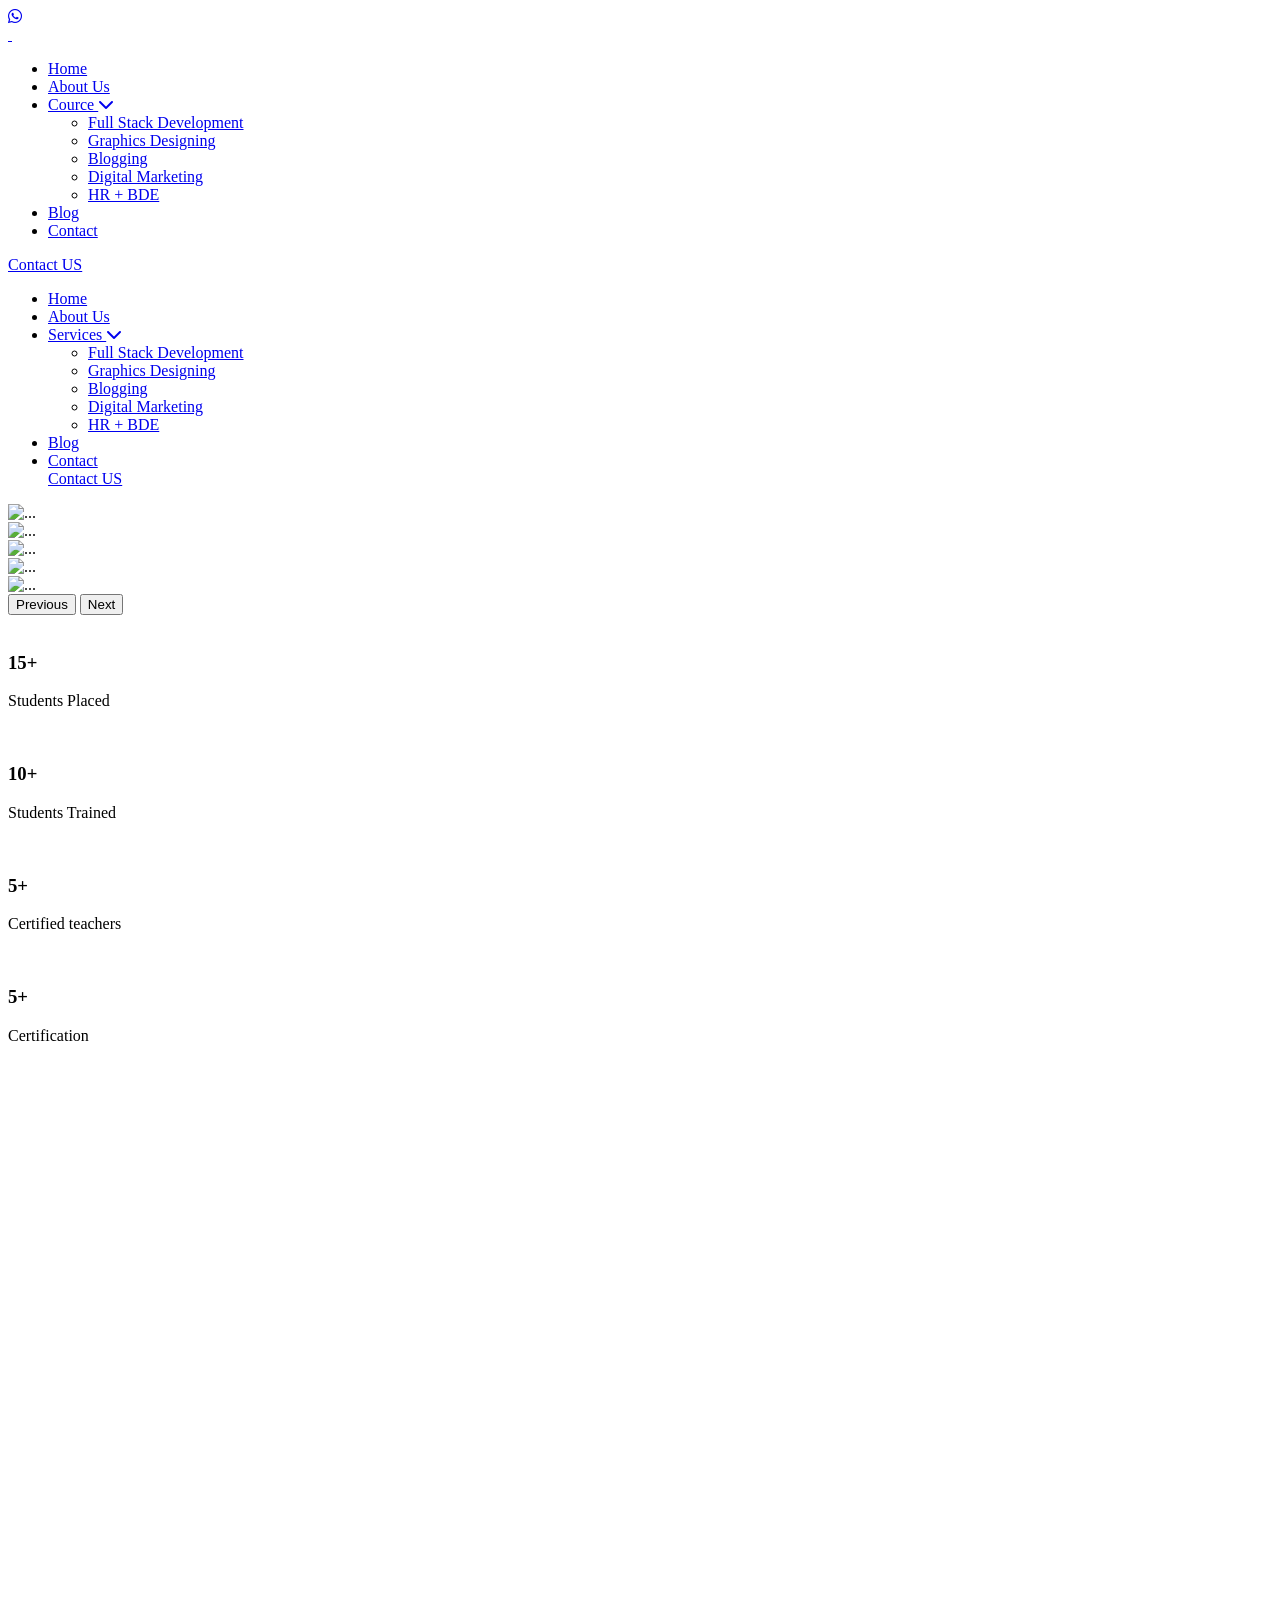
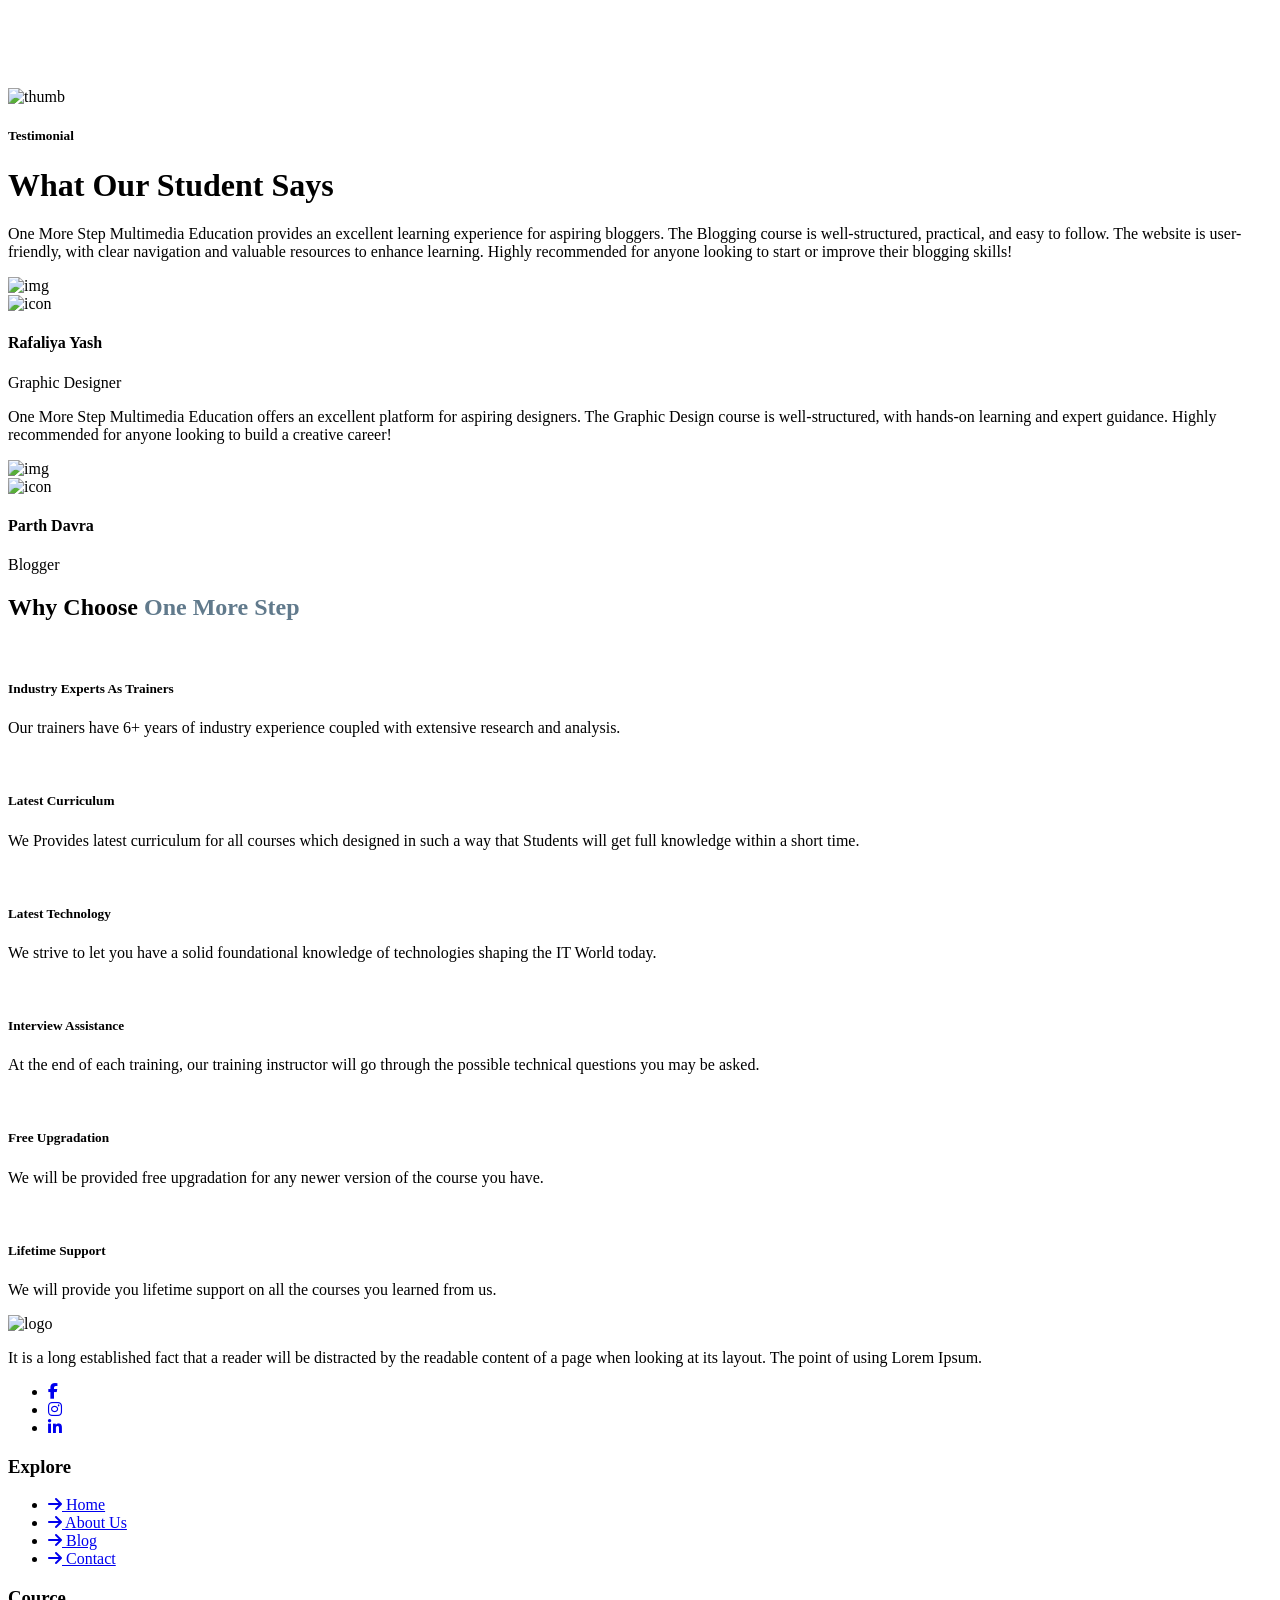
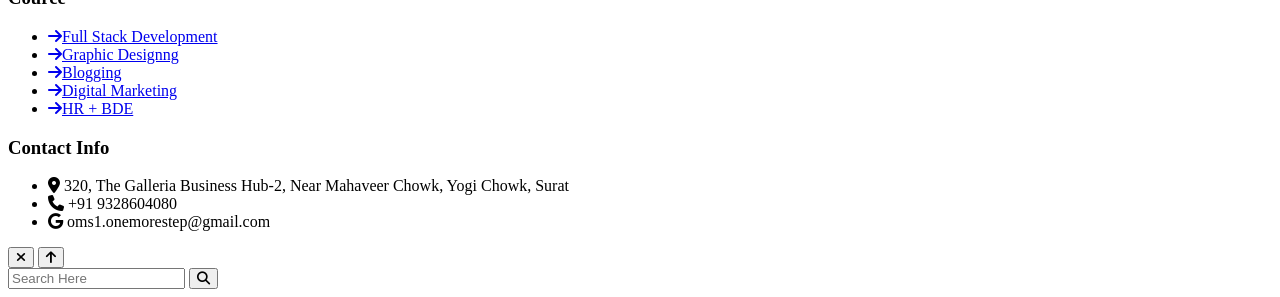
==== index.html @ b749aef1 "Add files via upload" ====
<!DOCTYPE HTML>
<html lang="en-US">

<head>
    <meta charset="UTF-8">
    <meta http-equiv="x-ua-compatible" content="ie=edge">
    <title>Institute</title>
    <meta name="description" content="">
    <meta name="viewport" content="width=device-width, initial-scale=1">
    <!-- Favicon -->
    <link rel="icon" type="image/png" sizes="56x56" href="assets/images/fav-icon/icon.png">
    <!-- bootstrap CSS -->
    <link rel="stylesheet" href="assets/css/bootstrap.min.css" type="text/css" media="all">
    <!-- carousel CSS -->
    <link rel="stylesheet" href="assets/css/owl.carousel.min.css" type="text/css" media="all">
    <!-- animate CSS -->
    <link rel="stylesheet" href="assets/css/animate.css" type="text/css" media="all">
    <!-- animated-text CSS -->
    <link rel="stylesheet" href="assets/css/animated-text.css" type="text/css" media="all">
    <!-- font-awesome CSS -->
    <link rel="stylesheet" href="assets/css/all.min.css" type="text/css" media="all">
    <!-- font-flaticon CSS -->
    <link rel="stylesheet" href="assets/css/flaticon.css" type="text/css" media="all">
    <!-- theme-default CSS -->
    <link rel="stylesheet" href="assets/css/theme-default.css" type="text/css" media="all">
    <!-- meanmenu CSS -->
    <link rel="stylesheet" href="assets/css/meanmenu.min.css" type="text/css" media="all">
    <!-- transitions CSS -->
    <link rel="stylesheet" href="assets/css/owl.transitions.css" type="text/css" media="all">
    <!-- venobox CSS -->
    <link rel="stylesheet" href="venobox/venobox.css" type="text/css" media="all">
    <!-- bootstrap icons -->
    <link rel="stylesheet" href="assets/css/bootstrap-icons.css" type="text/css" media="all">
    <!-- Main Style CSS -->
    <link rel="stylesheet" href="assets/css/scrollCue.css" type="text/css" media="all">
    <!-- Main Style CSS -->
    <link rel="stylesheet" href="assets/css/style.css" type="text/css" media="all">
    <!-- responsive CSS -->
    <link rel="stylesheet" href="assets/css/responsive.css" type="text/css" media="all">
    <!-- modernizr js -->
    <script src="assets/js/vendor/modernizr-3.5.0.min.js"></script>

    <link href="https://fonts.cdnfonts.com/css/clash-display" rel="stylesheet">

    <link rel="stylesheet" href="https://cdnjs.cloudflare.com/ajax/libs/font-awesome/6.7.2/css/all.min.css"
        integrity="sha512-Evv84Mr4kqVGRNSgIGL/F/aIDqQb7xQ2vcrdIwxfjThSH8CSR7PBEakCr51Ck+w+/U6swU2Im1vVX0SVk9ABhg=="
        crossorigin="anonymous" referrerpolicy="no-referrer" />

    <link href="https://unpkg.com/aos@2.3.1/dist/aos.css" rel="stylesheet">
</head>

<body>

    <div class="wp-last-icon">
        <a href="https://api.whatsapp.com/send/?phone=919328604080&text&type=phone_number&app_absent=0"> <i
                class="fa-brands fa-whatsapp"></i></a>
    </div>


    <div id="sticky-header" class="_nav_manu">
        <div class="container">
            <div class="row up align-items-center">
                <div class="col-lg-2">
                    <div class="logo">
                        <a class="logo_img" href="./index.html" title="">
                            <img src="./assets/images/logo2-removebg-preview.png" alt="">
                        </a>
                        <a class="main_sticky" href="./index.html" title="">
                            <img src="./assets/images/logo2-removebg-preview.png" alt="" style="width: 100%;">

                        </a>
                    </div>
                </div>
                <div class="col-lg-10">
                    <nav class="_menu">
                        <ul class="nav_scroll">
                            <li><a href="./index.html" class="up active">Home </a>
                            </li>
                            <li><a href="./about.html" class="up">About Us</a></li>
                            <li><a href="index.html">Cource <span><i class="fas fa-chevron-down"></i></span></a>
                                <ul class="sub-menu">
                                    <li><a href="./Web-Development.html">Full Stack Development</a></li>
                                    <li><a href="./graphicdesign.html">Graphics Designing</a></li>
                                    <li><a href="./blogging.html">Blogging</a></li>
                                    <li><a href="./Digital-markrting.html">Digital Marketing</a></li>
                                    <li><a href="./HR+BDE.html">HR + BDE</a></li>
                                </ul>
                            </li>
                            <li><a href="./Blog.html">Blog</a></li>


                            <li><a href="./Contect-us.html">Contact</a>
                            </li>

                        </ul>
                        <!-- header button -->
                        <div class="header-button">
                            <a href="./Contect-us.html">Contact US</a>
                        </div>
                    </nav>
                </div>
            </div>
        </div>
    </div>

    <!--  Mobile Menu  -->
    <div class="mobile-menu-area sticky d-sm-block d-md-block d-lg-none ">
        <div class="mobile-menu">
            <nav class="_menu">
                <ul class="nav_scroll">
                    <li><a href="./index.html" class="up active">Home </a>
                    </li>
                    <li><a href="./about.html" class="up">About Us</a></li>
                    <li><a href="#">Services <span><i class="fas fa-chevron-down"></i></span></a>
                        <ul class="sub-menu">
                            <li><a href="./Web-Development.html">Full Stack Development</a></li>
                            <li><a href="./graphicdesign.html">Graphics Designing</a></li>
                            <li><a href="./blogging.html">Blogging</a></li>
                            <li><a href="./Digital-markrting.html">Digital Marketing</a></li>
                            <li><a href="./HR+BDE.html">HR + BDE</a></li>
                        </ul>
                    </li>
                    <li><a href="./Blog.html">Blog</a></li>

                    <li><a href="./Contect-us.html">Contact</a>
                    </li>

                    <div class="header-button" style="justify-content: start;">
                        <a href="./Contect-us.html">Contact US</a>
                    </div>
                </ul>


            </nav>
        </div>
    </div>


    <section class="carousal-first-section ">
        <div id="carouselExample" class="carousel slide" data-bs-ride="carousel" data-bs-interval="2000">
            <div class="carousel-inner">
                <div class="carousel-item active">
                    <img src="./assets/images/New-All-Images/1.png" class="d-block w-100" alt="...">
                </div>
                <div class="carousel-item">
                    <img src="./assets/images/New-All-Images/2.png" class="d-block w-100" alt="...">
                </div>
                <div class="carousel-item">
                    <img src="./assets/images/New-All-Images/3.png" class="d-block w-100" alt="...">
                </div>
                <div class="carousel-item">
                    <img src="./assets/images/New-All-Images/4.png" class="d-block w-100" alt="...">
                </div>
                <div class="carousel-item">
                    <img src="./assets/images/New-All-Images/5.png" class="d-block w-100" alt="...">
                </div>
            </div>
            <button class="carousel-control-prev" type="button" data-bs-target="#carouselExample" data-bs-slide="prev">
                <span class="carousel-control-prev-icon" aria-hidden="true"></span>
                <span class="visually-hidden">Previous</span>
            </button>
            <button class="carousel-control-next" type="button" data-bs-target="#carouselExample" data-bs-slide="next">
                <span class="carousel-control-next-icon" aria-hidden="true"></span>
                <span class="visually-hidden">Next</span>
            </button>
        </div>
    </section>




    <section class="institute-second-section">
        <div class="container">
            <div class="row">
                <div class="col-lg-3 col-md-6 col-sm-12 second-section-images" data-aos="fade-right">
                    <img src="./assets/images/institute/graduated (1).png" alt="">
                    <h3 class="count" data-target="15">0</h3>
                    <p>Students Placed</p>
                </div>
                <div class="col-lg-3 col-md-6 col-sm-12 second-section-images" data-aos="fade-left">
                    <img src="./assets/images/institute/group (1).png" alt="">
                    <h3 class="count" data-target="10">0</h3>
                    <p>Students Trained</p>
                </div>
                <div class="col-lg-3 col-md-6 col-sm-12 second-section-images" data-aos="fade-right">
                    <img src="./assets/images/institute/teacher (1).png" alt="" style="background-position: top;">
                    <h3 class="count" data-target="5">0</h3>
                    <p>Certified teachers</p>
                </div>
                <div class="col-lg-3 col-md-6 col-sm-12 second-section-images" data-aos="fade-left">
                    <img src="./assets/images/institute/certificate (1).png" alt="">
                    <h3 class="count" data-target="5">0</h3>
                    <p>Certification</p>
                </div>
            </div>
        </div>
    </section>



    <section class="cource-third-section" data-aos="flip-left">
        <div class="container third-section-div">
            <!-- <h1>Cource Categories</h1> -->
            <h3> Pick The Right Course To Build Your Career</h3>

            <div class="container-fluid">

                <div class="row mt-5 d-flex justify-content-center gap-5">
                    <div class="col-lg-2 col-md-4 col-sm-12 mt-3 single-service ">
                        <img src="./assets/images/institute/backend-coding.png" alt="">
                        <p>Full Stack <br> Developer</p>
                    </div>
                    <div class="col-lg-2 col-md-4 col-sm-12 mt-3 single-service ">
                        <img src="./assets/images/institute/physics.png" alt="">
                        <p>Front-End <br> Developer</p>
                    </div>
                    <div class="col-lg-2 col-md-4 col-sm-12 mt-3 single-service ">
                        <img src="./assets/images/institute/software-developer.png" alt="">
                        <p>Back-End <br> Developer</p>
                    </div>
                    <div class="col-lg-2 col-md-4 col-sm-12 mt-3 single-service ">
                        <img src="./assets/images/New-All-Images/application.png" alt="">
                        <p>Blogging</p>
                    </div>


                </div>

                <div class="row mt-5 d-flex justify-content-center gap-5">
                    <div class="col-lg-2 col-md-4 col-sm-12 mt-3 single-service ">
                        <img src="./assets/images/New-All-Images/hr.png" alt="">
                        <p>Graphic <br>Design</p>
                    </div>


                    <div class="col-lg-2 col-md-4 col-sm-12 mt-3 single-service ">
                        <img src="./assets/images/hacker.png" alt="">
                        <p>HR + <br> BDE</p>
                    </div>

                    <div class="col-lg-2 col-md-4 col-sm-12 mt-3 single-service ">
                        <img src="./assets/images/New-All-Images/upwork.png" alt="">
                        <p>Upwork <br> Training</p>
                    </div>
                </div>

            </div>
        </div>
    </section>



    <div class="testimonial-section">
        <div class="container">
            <div class="row align-items-center">
                <div class="col-lg-6">
                    <div class="testimonial-thumb wow fadeInLeft">
                        <img src="assets/images/resource/testimonial-thumb.png" alt="thumb">
                    </div>
                </div>
                <div class="col-lg-6">
                    <div class="section-title up wow fadeInRight">
                        <h5>Testimonial</h5>
                        <h1>What Our Student Says</h1>
                    </div>
                    <div class="testimonial-list owl-carousel wow fadeInRight">
                        <div class="testimonial-box">
                            <div class="testimonial-desc">
                                <p>One More Step Multimedia Education provides an excellent learning experience for
                                    aspiring bloggers. The Blogging course is well-structured, practical, and easy to
                                    follow. The website is user-friendly, with clear navigation and valuable resources
                                    to enhance learning. Highly recommended for anyone looking to start or improve their
                                    blogging skills!</p>
                            </div>
                            <div class="testi-img">
                                <img src="assets/images/New-All-Images/men1.png" alt="img">
                                <div class="testi-icon">
                                    <img src="assets/images/resource/testi-icon.png" alt="icon">
                                </div>
                            </div>
                            <div class="testimonial-title">
                                <h4>Rafaliya Yash</h4>
                                <p>Graphic Designer</p>
                            </div>
                        </div>
                        <div class="testimonial-box">
                            <div class="testimonial-desc">
                                <p>One More Step Multimedia Education offers an excellent platform for aspiring
                                    designers. The Graphic Design course is well-structured, with hands-on learning and
                                    expert guidance. Highly recommended for anyone looking to build a creative career!
                                </p>
                            </div>
                            <div class="testi-img">
                                <img src="assets/images/New-All-Images/men2.png" alt="img">
                                <div class="testi-icon">
                                    <img src="assets/images/resource/testi-icon.png" alt="icon">
                                </div>
                            </div>
                            <div class="testimonial-title">
                                <h4>Parth Davra</h4>
                                <p>Blogger</p>
                            </div>
                        </div>
                    </div>
                </div>
            </div>
        </div>
    </div>



    <section class="choose-section" data-aos="zoom-in-up">
        <div class="container">
            <h1>Why Choose <span style="color: #617A8C;"> One More Step</span></h1>
        </div>

        <div class="container">
            <div class="row m-1 d-flex gap-4 mt-5">

                <div class="col-lg c-box-about-section p-5 border text-center">
                    <img src="./assets/images/New-All-Images/logo-1.png" alt="" class="c-boc-inner">
                    <h5 class="fw-bold">Industry Experts As Trainers</h5>
                    <p>Our trainers have 6+ years of industry experience coupled with extensive research and
                        analysis.</p>
                </div>

                <div class="col-lg c-box-about-section p-5 border text-center">
                    <img src="./assets/images/New-All-Images/logo-2.png" alt="" class="c-boc-inner">
                    <h5 class="fw-bold">Latest Curriculum</h5>
                    <p>We Provides latest curriculum for all courses which designed in such a way that Students will
                        get full knowledge within a short time.</p>
                </div>

                <div class="col-lg c-box-about-section p-5 border text-center">
                    <img src="./assets/images/New-All-Images/logo-3.png" alt="" class="c-boc-inner">
                    <h5 class="fw-bold">
                        Latest Technology
                    </h5>
                    <p>We strive to let you have a solid foundational knowledge of technologies shaping the IT World
                        today.</p>
                </div>

            </div>

            <div class="row m-1 d-flex gap-4 mt-5">

                <div class="col-lg c-box-about-section p-5 border text-center">
                    <img src="./assets/images/New-All-Images/logo-4.png" alt="" class="c-boc-inner">
                    <h5 class="fw-bold">Interview Assistance</h5>
                    <p>At the end of each training, our training instructor will go through the possible technical
                        questions you may be asked.</p>
                </div>

                <div class="col-lg c-box-about-section p-5 border text-center">
                    <img src="./assets/images/New-All-Images/logo-5.png" alt="" class="c-boc-inner">
                    <h5 class="fw-bold">Free Upgradation</h5>
                    <p>We will be provided free upgradation for any newer version of the course you have.</p>
                </div>

                <div class="col-lg c-box-about-section p-5 border text-center">
                    <img src="./assets/images/New-All-Images/logo-6.png" alt="" class="c-boc-inner">
                    <h5 class="fw-bold">Lifetime Support</h5>
                    <p>We will provide you lifetime support on all the courses you learned from us.</p>
                </div>

            </div>
        </div>


        </div>
    </section>



    <!-- 
    <section class="hired-section">
        <div class="container text-center" style="margin-top: 100px;">

            <h1>Students Placed and Hired in Companies</h1>
            <div class="image-section-hired">
                <div class="image-slider">
                    <img src="./assets/images/institute/company/CoTieUp (10).png" alt="">
                    <img src="./assets/images/institute/company/CoTieUp (11).png" alt="">
                    <img src="./assets/images/institute/company/CoTieUp (14).png" alt="">
                    <img src="./assets/images/institute/company/CoTieUp (13).png" alt="">
                    <img src="./assets/images/institute/company/CoTieUp (12).png" alt="">
                    <img src="./assets/images/institute/company/CoTieUp (9).png" alt="">
                    <img src="./assets/images/institute/company/CoTieUp (8).png" alt="">
                    <img src="./assets/images/institute/company/CoTieUp (7).png" alt="">
                    <img src="./assets/images/institute/company/CoTieUp (6).png" alt="">
                    <img src="./assets/images/institute/company/CoTieUp (5).png" alt="">
                    <img src="./assets/images/institute/company/CoTieUp (4).png" alt="">
                    <img src="./assets/images/institute/company/CoTieUp (3).png" alt="">
                    <img src="./assets/images/institute/company/CoTieUp (2).png" alt="">
                </div>
            </div>

        </div>
    </section> -->



    <div class="footer-section">
        <div class="container">
            <div class="row">
                <div class="col-lg-3 col-md-6">
                    <div class="footer-logo wow fadeInLeft">
                        <img src="assets/images/resource/footer-logo.png" alt="logo">
                    </div>
                    <div class="footer-widget-description wow fadeInLeft">
                        <p>It is a long established fact that a reader will be distracted by the readable content of a
                            page when looking at its layout. The point of using Lorem Ipsum.</p>
                    </div>
                    <div class="footer-social-icon wow fadeInLeft">
                        <ul>
                            <li><a
                                    href="https://www.facebook.com/people/onemorestepmultimedia/61562404614793/?rdid=3Iqb4ytk3NlLbHPa&share_url=https%3A%2F%2Fwww.facebook.com%2Fshare%2F1cqvk7ocvP%2F"><i
                                        class="fab fa-facebook-f"></i></a></li>
                            <li><a
                                    href="https://www.instagram.com/onemorestepmultimedia/?utm_source=ig_web_button_share_sheet&igsh=ZDNlZDc0MzIxNw%3D%3D#"><i
                                        class="fab fa-instagram"></i></a></li>
                            <li><a href=" http://linkedin.com/in/one-more-step-multimedia-edu"><i
                                        class="fa-brands fa-linkedin-in"></i></a></li>


                        </ul>
                    </div>
                </div>
                <div class="col-lg-3 col-md-6">
                    <div class="footer-widget-content wow fadeInUp">
                        <div class="footer-widget-title">
                            <h3>Explore</h3>
                        </div>
                        <div class="footer-widget-menu">
                            <ul>
                                <li><a href="./index.html"><i class="fa-solid fa-arrow-right"></i> Home</a></li>
                                <li><a href="./about.html"><i class="fa-solid fa-arrow-right"></i> About Us</a></li>
                                <li><a href="./Blog.html"><i class="fa-solid fa-arrow-right"></i> Blog</a></li>
                                <li><a href="./Contect-us.html"><i class="fa-solid fa-arrow-right"></i> Contact</a></li>
                            </ul>
                        </div>
                    </div>
                </div>
                <div class="col-lg-3 col-md-6">
                    <div class="footer-widget-content wow fadeInDown">
                        <div class="footer-widget-title">
                            <h3>Cource</h3>
                        </div>
                        <div class="footer-widget-menu">
                            <ul>
                                <li><a href="./Web-Development.html"><i class="fa-solid fa-arrow-right"></i>Full Stack
                                        Development</a></li>
                                <li><a href="./graphicdesign.html"><i class="fa-solid fa-arrow-right"></i>Graphic
                                        Designng</a></li>
                                <li><a href="./blogging.html"><i class="fa-solid fa-arrow-right"></i>Blogging</a>
                                </li>
                                <li><a href="./Digital-markrting.html"><i class="fa-solid fa-arrow-right"></i>Digital
                                        Marketing</a></li>
                                <li><a href="./HR+BDE.html"><i class="fa-solid fa-arrow-right"></i>HR + BDE</a>
                                </li>
                            </ul>
                        </div>
                    </div>
                </div>
                <div class="col-lg-3 col-md-6">
                    <div class="footer-widget-content wow fadeInRight">
                        <div class="footer-widget-title">
                            <h3>Contact Info</h3>
                        </div>
                        <div class="footer-widget-menu">
                            <ul>
                                <li><span style="align-items: first baseline; "><i class="fa-solid fa-location-dot"></i>
                                        320, The
                                        Galleria Business Hub-2,
                                        Near Mahaveer Chowk, Yogi Chowk, Surat</span></li>
                                <li><span><i class="fa-solid fa-phone"></i> +91 9328604080</span></li>
                                <li><span><i class="fa-brands fa-google"></i> oms1.onemorestep@gmail.com</span></li>
                            </ul>
                        </div>
                    </div>
                </div>
            </div>
        </div>
    </div>



    <div class="search-popup">
        <button class="close-search style-two"><i class="fas fa-times"></i></button>
        <button class="close-search"><i class="fas fa-arrow-up"></i></button>
        <form method="post" action="#">
            <div class="form-group">
                <input type="search" name="search-field" value="" placeholder="Search Here" required="">
                <button type="submit"><i class="fas fa-search"></i></button>
            </div>
        </form>
    </div>









    <script>
        //curseer animation
        var curser = document.querySelector(".curser");
        var curser2 = document.querySelector(".curser2");
        document.addEventListener("mousemove", function (e) {
            curser.style.cssText = curser2.style.cssText = "left: " + e.clientX + "px; top: " + e.clientY + "px;";
        });

        //count animation

        document.addEventListener("DOMContentLoaded", function () {
            // Get all elements with class 'count'
            const counters = document.querySelectorAll('.count');

            // Function to animate numbers
            counters.forEach(counter => {
                const updateCounter = () => {
                    const target = +counter.getAttribute('data-target'); // Get the target number from the attribute
                    let current = +counter.innerText; // Get the current number

                    // Default increment for large numbers
                    let increment = target / 100;

                    // Use a smaller increment for smaller target values
                    if (target <= 50) {
                        increment = 1; // Increment by 1 for smaller values
                    }

                    // Check if the counter needs to increment
                    if (current < target) {
                        // Increment the counter value
                        counter.innerText = Math.ceil(current + increment); // Round up to avoid decimals
                        // Repeat the process with a delay
                        setTimeout(updateCounter, 20); // Adjust speed by changing this value
                    } else {
                        // Ensure that the counter stops at the target value
                        counter.innerText = target;
                        counter.innerText += "+"; // Append the "+" after the number
                        // Add the plus sign once the target is reached
                    }
                };


                // Start the animation when the page loads
                updateCounter();

                let title = document.title;

                window.addEventListener("blur", () => {
                    document.title = "Welcome Back😏";
                });

                window.addEventListener("focus", () => {
                    document.title = title;
                });


            });
        });



    </script>



    <script src="./assets/js/count.js"></script>
    <script src="assets/js/vendor/jquery-3.6.2.min.js"></script>

    <script src="assets/js/bootstrap.min.js"></script>

    <script src="assets/js/owl.carousel.min.js"></script>

    <script src="assets/js/jquery.counterup.min.js"></script>

    <script src="assets/js/waypoints.min.js"></script>

    <script src="assets/js/wow.js"></script>

    <script src="assets/js/imagesloaded.pkgd.min.js"></script>

    <script src="venobox/venobox.js"></script>

    <script src="assets/js/animated-text.js"></script>

    <script src="venobox/venobox.min.js"></script>

    <script src="assets/js/isotope.pkgd.min.js"></script>

    <script src="assets/js/jquery.meanmenu.js"></script>

    <script src="assets/js/jquery.scrollUp.js"></script>

    <script src="assets/js/jquery.barfiller.js"></script>

    <script src="assets/js/theme.js"></script>

    <script src="assets/js/scrollCue.min.js"></script>

    <script src="https://unpkg.com/aos@2.3.1/dist/aos.js"></script>

    <script>
        AOS.init();
    </script>
</body>

</html>
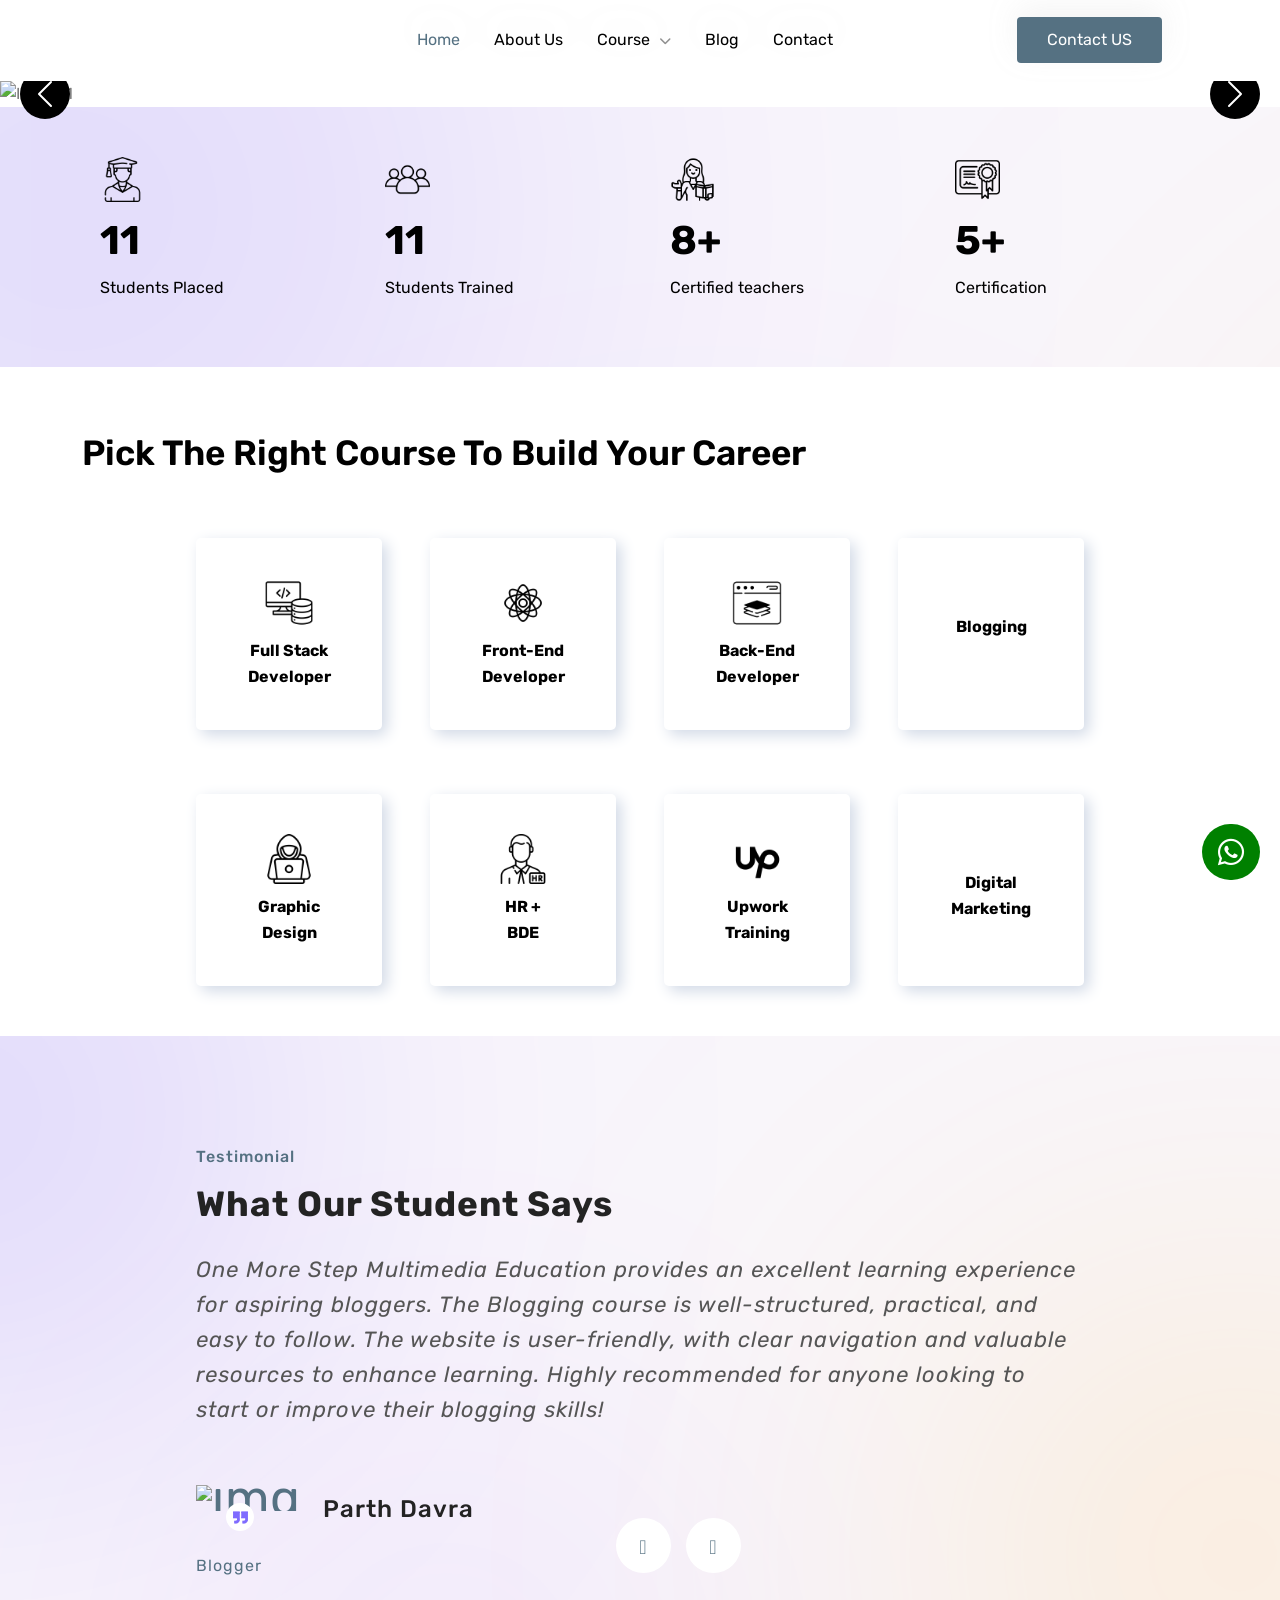
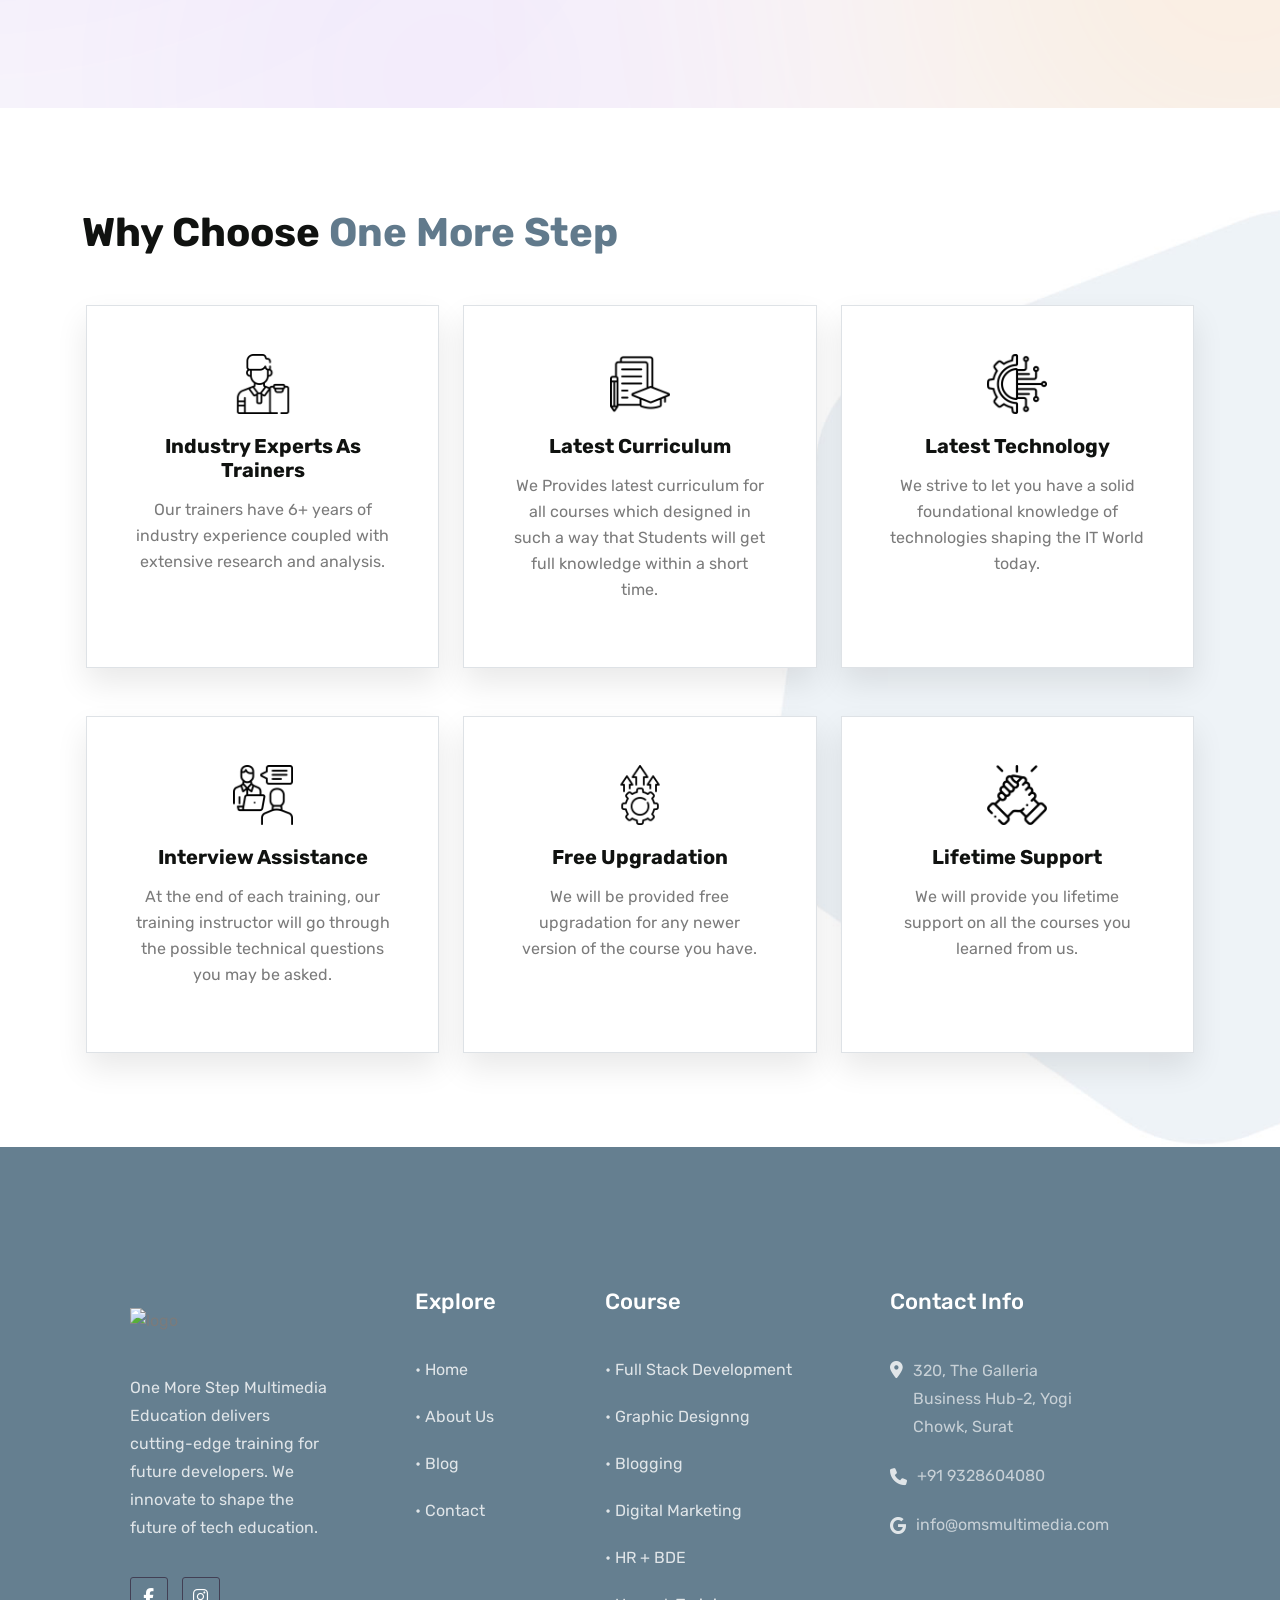
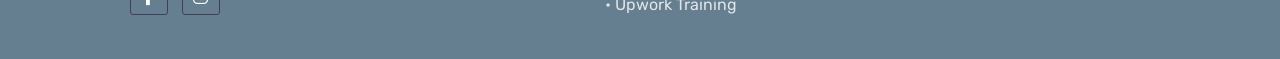
==== commit 7641df62: "Add files via upload" ====
--- a/index.html
+++ b/index.html
@@ -46,15 +46,12 @@
         integrity="sha512-Evv84Mr4kqVGRNSgIGL/F/aIDqQb7xQ2vcrdIwxfjThSH8CSR7PBEakCr51Ck+w+/U6swU2Im1vVX0SVk9ABhg=="
         crossorigin="anonymous" referrerpolicy="no-referrer" />
 
-    <link href="https://unpkg.com/aos@2.3.1/dist/aos.css" rel="stylesheet">
+
 </head>
 
 <body>
 
-    <div class="wp-last-icon">
-        <a href="https://api.whatsapp.com/send/?phone=919328604080&text&type=phone_number&app_absent=0"> <i
-                class="fa-brands fa-whatsapp"></i></a>
-    </div>
+
 
 
     <div id="sticky-header" class="_nav_manu">
@@ -62,11 +59,11 @@
             <div class="row up align-items-center">
                 <div class="col-lg-2">
                     <div class="logo">
-                        <a class="logo_img" href="./index.html" title="">
-                            <img src="./assets/images/logo2-removebg-preview.png" alt="">
+                        <a class="logo_img" href="./index.html" title="" style="width: 100%;">
+                            <img src="./assets/images/new-logo1.jpeg" alt="">
                         </a>
                         <a class="main_sticky" href="./index.html" title="">
-                            <img src="./assets/images/logo2-removebg-preview.png" alt="" style="width: 100%;">
+                            <img src="./assets/images/new-logo1.jpeg" alt="" style="width: 100%;">
 
                         </a>
                     </div>
@@ -77,13 +74,14 @@
                             <li><a href="./index.html" class="up active">Home </a>
                             </li>
                             <li><a href="./about.html" class="up">About Us</a></li>
-                            <li><a href="index.html">Cource <span><i class="fas fa-chevron-down"></i></span></a>
+                            <li><a href="index.html">Course <span><i class="fas fa-chevron-down"></i></span></a>
                                 <ul class="sub-menu">
                                     <li><a href="./Web-Development.html">Full Stack Development</a></li>
                                     <li><a href="./graphicdesign.html">Graphics Designing</a></li>
                                     <li><a href="./blogging.html">Blogging</a></li>
                                     <li><a href="./Digital-markrting.html">Digital Marketing</a></li>
                                     <li><a href="./HR+BDE.html">HR + BDE</a></li>
+                                    <li><a href="./upworkTraning.html">Upwork Training</a></li>
                                 </ul>
                             </li>
                             <li><a href="./Blog.html">Blog</a></li>
@@ -111,13 +109,15 @@
                     <li><a href="./index.html" class="up active">Home </a>
                     </li>
                     <li><a href="./about.html" class="up">About Us</a></li>
-                    <li><a href="#">Services <span><i class="fas fa-chevron-down"></i></span></a>
+                    <li><a href="#">Course <span><i class="fas fa-chevron-down"></i></span></a>
                         <ul class="sub-menu">
                             <li><a href="./Web-Development.html">Full Stack Development</a></li>
                             <li><a href="./graphicdesign.html">Graphics Designing</a></li>
-                            <li><a href="./blogging.html">Blogging</a></li>
+                            <li><a href="./blogging.html" class="active">Blogging</a></li>
                             <li><a href="./Digital-markrting.html">Digital Marketing</a></li>
                             <li><a href="./HR+BDE.html">HR + BDE</a></li>
+                            <li><a href="./upworkTraning.html">Upwork Training</a></li>
+
                         </ul>
                     </li>
                     <li><a href="./Blog.html">Blog</a></li>
@@ -136,23 +136,15 @@
     </div>
 
 
-    <section class="carousal-first-section ">
-        <div id="carouselExample" class="carousel slide" data-bs-ride="carousel" data-bs-interval="2000">
+
+    <section class="carousal-first-section">
+        <div id="carouselExample" class="carousel slide" data-bs-ride="carousel" data-bs-interval="5000">
             <div class="carousel-inner">
                 <div class="carousel-item active">
-                    <img src="./assets/images/New-All-Images/1.png" class="d-block w-100" alt="...">
+                    <img src="./assets/images/New-All-Images/1.jpg" class="d-block w-100" alt="Image 1">
                 </div>
                 <div class="carousel-item">
-                    <img src="./assets/images/New-All-Images/2.png" class="d-block w-100" alt="...">
-                </div>
-                <div class="carousel-item">
-                    <img src="./assets/images/New-All-Images/3.png" class="d-block w-100" alt="...">
-                </div>
-                <div class="carousel-item">
-                    <img src="./assets/images/New-All-Images/4.png" class="d-block w-100" alt="...">
-                </div>
-                <div class="carousel-item">
-                    <img src="./assets/images/New-All-Images/5.png" class="d-block w-100" alt="...">
+                    <img src="./assets/images/New-All-Images/b10.jpg" class="d-block w-100" alt="Image 2">
                 </div>
             </div>
             <button class="carousel-control-prev" type="button" data-bs-target="#carouselExample" data-bs-slide="prev">
@@ -172,22 +164,22 @@
     <section class="institute-second-section">
         <div class="container">
             <div class="row">
-                <div class="col-lg-3 col-md-6 col-sm-12 second-section-images" data-aos="fade-right">
+                <div class="col-lg-3 col-md-6 col-sm-12 second-section-images">
                     <img src="./assets/images/institute/graduated (1).png" alt="">
-                    <h3 class="count" data-target="15">0</h3>
+                    <h3 class="count" data-target="20">0</h3>
                     <p>Students Placed</p>
                 </div>
-                <div class="col-lg-3 col-md-6 col-sm-12 second-section-images" data-aos="fade-left">
+                <div class="col-lg-3 col-md-6 col-sm-12 second-section-images">
                     <img src="./assets/images/institute/group (1).png" alt="">
-                    <h3 class="count" data-target="10">0</h3>
+                    <h3 class="count" data-target="30">0</h3>
                     <p>Students Trained</p>
                 </div>
-                <div class="col-lg-3 col-md-6 col-sm-12 second-section-images" data-aos="fade-right">
-                    <img src="./assets/images/institute/teacher (1).png" alt="" style="background-position: top;">
-                    <h3 class="count" data-target="5">0</h3>
+                <div class="col-lg-3 col-md-6 col-sm-12 second-section-images">
+                    <img src="./assets/images/institute/teacher (1).png" alt="">
+                    <h3 class="count" data-target="8">0</h3>
                     <p>Certified teachers</p>
                 </div>
-                <div class="col-lg-3 col-md-6 col-sm-12 second-section-images" data-aos="fade-left">
+                <div class="col-lg-3 col-md-6 col-sm-12 second-section-images">
                     <img src="./assets/images/institute/certificate (1).png" alt="">
                     <h3 class="count" data-target="5">0</h3>
                     <p>Certification</p>
@@ -198,13 +190,11 @@
 
 
 
-    <section class="cource-third-section" data-aos="flip-left">
+    <section class="cource-third-section">
         <div class="container third-section-div">
-            <!-- <h1>Cource Categories</h1> -->
             <h3> Pick The Right Course To Build Your Career</h3>
 
             <div class="container-fluid">
-
                 <div class="row mt-5 d-flex justify-content-center gap-5">
                     <div class="col-lg-2 col-md-4 col-sm-12 mt-3 single-service ">
                         <img src="./assets/images/institute/backend-coding.png" alt="">
@@ -219,7 +209,7 @@
                         <p>Back-End <br> Developer</p>
                     </div>
                     <div class="col-lg-2 col-md-4 col-sm-12 mt-3 single-service ">
-                        <img src="./assets/images/New-All-Images/application.png" alt="">
+                        <img src="./assets/images/New-All-Images/blogger.png" alt="">
                         <p>Blogging</p>
                     </div>
 
@@ -228,13 +218,15 @@
 
                 <div class="row mt-5 d-flex justify-content-center gap-5">
                     <div class="col-lg-2 col-md-4 col-sm-12 mt-3 single-service ">
+                        <img src="./assets/images/hacker.png" alt="">
+
+                        <p>Graphic <br>Design</p>
+                    </div>
+
+
+                    <div class="col-lg-2 col-md-4 col-sm-12 mt-3 single-service ">
                         <img src="./assets/images/New-All-Images/hr.png" alt="">
-                        <p>Graphic <br>Design</p>
-                    </div>
-
-
-                    <div class="col-lg-2 col-md-4 col-sm-12 mt-3 single-service ">
-                        <img src="./assets/images/hacker.png" alt="">
+
                         <p>HR + <br> BDE</p>
                     </div>
 
@@ -242,6 +234,11 @@
                         <img src="./assets/images/New-All-Images/upwork.png" alt="">
                         <p>Upwork <br> Training</p>
                     </div>
+
+                    <div class="col-lg-2 col-md-4 col-sm-12 mt-3 single-service ">
+                        <img src="./assets/images/institute/social-media.png" alt="">
+                        <p>Digital <br> Marketing</p>
+                    </div>
                 </div>
 
             </div>
@@ -250,57 +247,79 @@
 
 
 
-    <div class="testimonial-section">
+    <div class="testimonial-section" style="padding: 100px 0px;">
         <div class="container">
             <div class="row align-items-center">
-                <div class="col-lg-6">
-                    <div class="testimonial-thumb wow fadeInLeft">
-                        <img src="assets/images/resource/testimonial-thumb.png" alt="thumb">
-                    </div>
-                </div>
-                <div class="col-lg-6">
-                    <div class="section-title up wow fadeInRight">
-                        <h5>Testimonial</h5>
-                        <h1>What Our Student Says</h1>
-                    </div>
-                    <div class="testimonial-list owl-carousel wow fadeInRight">
+
+                <div class="section-title" style="width: 80%; margin: auto;">
+                    <h5>Testimonial</h5>
+                    <h1>What Our Student Says</h1>
+
+                    <div class="testimonial-list owl-carousel">
+                        <div class="testimonial-box">
+                            <div class="testimonial-desc">
+                                <p>One More Step Multimedia Education offers an excellent platform for aspiring
+                                    designers. The Graphic Design course is well-structured, with hands-on learning
+                                    and
+                                    expert guidance. Highly recommended for anyone looking to build a creative
+                                    career!
+                                </p>
+                            </div>
+                            <div class="testi-img">
+                                <img src="assets/images/New-All-Images/pp3.png" alt="img">
+                                <div class="testi-icon">
+                                    <img src="assets/images/resource/testi-icon.png" alt="icon">
+                                </div>
+                            </div>
+                            <div class="testimonial-title">
+                                <h4>Rafaliya Yash</h4>
+                                <p>Graphic Designer</p>
+                            </div>
+                        </div>
                         <div class="testimonial-box">
                             <div class="testimonial-desc">
                                 <p>One More Step Multimedia Education provides an excellent learning experience for
-                                    aspiring bloggers. The Blogging course is well-structured, practical, and easy to
-                                    follow. The website is user-friendly, with clear navigation and valuable resources
-                                    to enhance learning. Highly recommended for anyone looking to start or improve their
+                                    aspiring bloggers. The Blogging course is well-structured, practical, and easy
+                                    to
+                                    follow. The website is user-friendly, with clear navigation and valuable
+                                    resources
+                                    to enhance learning. Highly recommended for anyone looking to start or improve
+                                    their
                                     blogging skills!</p>
                             </div>
                             <div class="testi-img">
-                                <img src="assets/images/New-All-Images/men1.png" alt="img">
+                                <img src="assets/images/New-All-Images/pp2.png" alt="img">
                                 <div class="testi-icon">
                                     <img src="assets/images/resource/testi-icon.png" alt="icon">
                                 </div>
                             </div>
                             <div class="testimonial-title">
-                                <h4>Rafaliya Yash</h4>
-                                <p>Graphic Designer</p>
-                            </div>
-                        </div>
+                                <h4>Parth Davra</h4>
+                                <p>Blogger</p>
+                            </div>
+                        </div>
+
                         <div class="testimonial-box">
                             <div class="testimonial-desc">
-                                <p>One More Step Multimedia Education offers an excellent platform for aspiring
-                                    designers. The Graphic Design course is well-structured, with hands-on learning and
-                                    expert guidance. Highly recommended for anyone looking to build a creative career!
+                                <p>The Blogging course at One More Step Multimedia Education was amazing! I learned
+                                    how
+                                    to create, manage, and grow my blog effectively. The hands-on approach made
+                                    learning
+                                    easy and fun!
                                 </p>
                             </div>
                             <div class="testi-img">
-                                <img src="assets/images/New-All-Images/men2.png" alt="img">
+                                <img src="assets/images/New-All-Images/pp1.png" alt="img">
                                 <div class="testi-icon">
                                     <img src="assets/images/resource/testi-icon.png" alt="icon">
                                 </div>
                             </div>
                             <div class="testimonial-title">
-                                <h4>Parth Davra</h4>
+                                <h4>Heet Lakhani</h4>
                                 <p>Blogger</p>
                             </div>
                         </div>
+
                     </div>
                 </div>
             </div>
@@ -309,7 +328,8 @@
 
 
 
-    <section class="choose-section" data-aos="zoom-in-up">
+
+    <section class="choose-section">
         <div class="container">
             <h1>Why Choose <span style="color: #617A8C;"> One More Step</span></h1>
         </div>
@@ -327,7 +347,8 @@
                 <div class="col-lg c-box-about-section p-5 border text-center">
                     <img src="./assets/images/New-All-Images/logo-2.png" alt="" class="c-boc-inner">
                     <h5 class="fw-bold">Latest Curriculum</h5>
-                    <p>We Provides latest curriculum for all courses which designed in such a way that Students will
+                    <p>We Provides latest curriculum for all courses which designed in such a way that Students
+                        will
                         get full knowledge within a short time.</p>
                 </div>
 
@@ -336,7 +357,8 @@
                     <h5 class="fw-bold">
                         Latest Technology
                     </h5>
-                    <p>We strive to let you have a solid foundational knowledge of technologies shaping the IT World
+                    <p>We strive to let you have a solid foundational knowledge of technologies shaping the IT
+                        World
                         today.</p>
                 </div>
 
@@ -347,7 +369,8 @@
                 <div class="col-lg c-box-about-section p-5 border text-center">
                     <img src="./assets/images/New-All-Images/logo-4.png" alt="" class="c-boc-inner">
                     <h5 class="fw-bold">Interview Assistance</h5>
-                    <p>At the end of each training, our training instructor will go through the possible technical
+                    <p>At the end of each training, our training instructor will go through the possible
+                        technical
                         questions you may be asked.</p>
                 </div>
 
@@ -365,53 +388,29 @@
 
             </div>
         </div>
-
-
-        </div>
     </section>
 
 
 
-    <!-- 
-    <section class="hired-section">
-        <div class="container text-center" style="margin-top: 100px;">
-
-            <h1>Students Placed and Hired in Companies</h1>
-            <div class="image-section-hired">
-                <div class="image-slider">
-                    <img src="./assets/images/institute/company/CoTieUp (10).png" alt="">
-                    <img src="./assets/images/institute/company/CoTieUp (11).png" alt="">
-                    <img src="./assets/images/institute/company/CoTieUp (14).png" alt="">
-                    <img src="./assets/images/institute/company/CoTieUp (13).png" alt="">
-                    <img src="./assets/images/institute/company/CoTieUp (12).png" alt="">
-                    <img src="./assets/images/institute/company/CoTieUp (9).png" alt="">
-                    <img src="./assets/images/institute/company/CoTieUp (8).png" alt="">
-                    <img src="./assets/images/institute/company/CoTieUp (7).png" alt="">
-                    <img src="./assets/images/institute/company/CoTieUp (6).png" alt="">
-                    <img src="./assets/images/institute/company/CoTieUp (5).png" alt="">
-                    <img src="./assets/images/institute/company/CoTieUp (4).png" alt="">
-                    <img src="./assets/images/institute/company/CoTieUp (3).png" alt="">
-                    <img src="./assets/images/institute/company/CoTieUp (2).png" alt="">
-                </div>
-            </div>
-
-        </div>
-    </section> -->
+
 
 
 
     <div class="footer-section">
         <div class="container">
-            <div class="row">
-                <div class="col-lg-3 col-md-6">
-                    <div class="footer-logo wow fadeInLeft">
-                        <img src="assets/images/resource/footer-logo.png" alt="logo">
-                    </div>
-                    <div class="footer-widget-description wow fadeInLeft">
-                        <p>It is a long established fact that a reader will be distracted by the readable content of a
-                            page when looking at its layout. The point of using Lorem Ipsum.</p>
-                    </div>
-                    <div class="footer-social-icon wow fadeInLeft">
+            <div class="row" style="justify-content: center;">
+                <div class="col-lg-3 col-md-6 mt-3">
+                    <div class="footer-logo">
+                        <img src="assets/images/new-logo.jpeg" alt="logo"
+                            style="width: 80%; margin: 15px 0px 0px 0px; padding: 0px;">
+                    </div>
+                    <div class="footer-widget-description">
+                        <p style="margin-top: 40px;">One More Step Multimedia Education delivers cutting-edge
+                            training
+                            for future developers. We
+                            innovate to shape the future of tech education.</p>
+                    </div>
+                    <div class="footer-social-icon">
                         <ul>
                             <li><a
                                     href="https://www.facebook.com/people/onemorestepmultimedia/61562404614793/?rdid=3Iqb4ytk3NlLbHPa&share_url=https%3A%2F%2Fwww.facebook.com%2Fshare%2F1cqvk7ocvP%2F"><i
@@ -419,62 +418,69 @@
                             <li><a
                                     href="https://www.instagram.com/onemorestepmultimedia/?utm_source=ig_web_button_share_sheet&igsh=ZDNlZDc0MzIxNw%3D%3D#"><i
                                         class="fab fa-instagram"></i></a></li>
-                            <li><a href=" http://linkedin.com/in/one-more-step-multimedia-edu"><i
-                                        class="fa-brands fa-linkedin-in"></i></a></li>
+
 
 
                         </ul>
                     </div>
                 </div>
-                <div class="col-lg-3 col-md-6">
-                    <div class="footer-widget-content wow fadeInUp">
+                <div class="col-lg-2 col-md-6 mt-3">
+                    <div class="footer-widget-content">
                         <div class="footer-widget-title">
                             <h3>Explore</h3>
                         </div>
                         <div class="footer-widget-menu">
                             <ul>
-                                <li><a href="./index.html"><i class="fa-solid fa-arrow-right"></i> Home</a></li>
-                                <li><a href="./about.html"><i class="fa-solid fa-arrow-right"></i> About Us</a></li>
-                                <li><a href="./Blog.html"><i class="fa-solid fa-arrow-right"></i> Blog</a></li>
-                                <li><a href="./Contect-us.html"><i class="fa-solid fa-arrow-right"></i> Contact</a></li>
+                                <li><a href="./index.html">• Home</a></li>
+                                <li><a href="./about.html">• About Us</a></li>
+                                <li><a href="./Blog.html">• Blog</a></li>
+                                <li><a href="./Contect-us.html">• Contact</a>
+                                </li>
                             </ul>
                         </div>
                     </div>
                 </div>
-                <div class="col-lg-3 col-md-6">
-                    <div class="footer-widget-content wow fadeInDown">
+                <div class="col-lg-3 col-md-6 mt-3">
+                    <div class="footer-widget-content">
                         <div class="footer-widget-title">
-                            <h3>Cource</h3>
+                            <h3>Course</h3>
                         </div>
                         <div class="footer-widget-menu">
                             <ul>
-                                <li><a href="./Web-Development.html"><i class="fa-solid fa-arrow-right"></i>Full Stack
+                                <li><a href="./Web-Development.html">• Full
+                                        Stack
                                         Development</a></li>
-                                <li><a href="./graphicdesign.html"><i class="fa-solid fa-arrow-right"></i>Graphic
+                                <li><a href="./graphicdesign.html">• Graphic
                                         Designng</a></li>
-                                <li><a href="./blogging.html"><i class="fa-solid fa-arrow-right"></i>Blogging</a>
+                                <li><a href="./blogging.html">• Blogging</a>
                                 </li>
-                                <li><a href="./Digital-markrting.html"><i class="fa-solid fa-arrow-right"></i>Digital
+                                <li><a href="./Digital-markrting.html">• Digital
                                         Marketing</a></li>
-                                <li><a href="./HR+BDE.html"><i class="fa-solid fa-arrow-right"></i>HR + BDE</a>
+                                <li><a href="./HR+BDE.html">• HR + BDE</a>
+                                <li><a href="./upworkTraning.html">• Upwork
+                                        Training</a>
                                 </li>
                             </ul>
                         </div>
                     </div>
                 </div>
-                <div class="col-lg-3 col-md-6">
-                    <div class="footer-widget-content wow fadeInRight">
+                <div class="col-lg-3 col-md-6 mt-3">
+                    <div class="footer-widget-content">
                         <div class="footer-widget-title">
                             <h3>Contact Info</h3>
                         </div>
                         <div class="footer-widget-menu">
                             <ul>
                                 <li><span style="align-items: first baseline; "><i class="fa-solid fa-location-dot"></i>
-                                        320, The
-                                        Galleria Business Hub-2,
-                                        Near Mahaveer Chowk, Yogi Chowk, Surat</span></li>
-                                <li><span><i class="fa-solid fa-phone"></i> +91 9328604080</span></li>
-                                <li><span><i class="fa-brands fa-google"></i> oms1.onemorestep@gmail.com</span></li>
+                                        <a href="https://maps.app.goo.gl/iPia8rtWjPmpktNm9"> 320, The
+                                            Galleria Business Hub-2,
+                                            Yogi Chowk, Surat</a></span></li>
+                                <li><span><i class="fa-solid fa-phone"></i> <a href="tel:+91 9328604080
+
+                                    ">+91
+                                            9328604080</a></span></li>
+                                <li><span><i class="fa-brands fa-google"></i><a href="mailto:info@omsmultimedia.com">
+                                            info@omsmultimedia.com</a></span></li>
                             </ul>
                         </div>
                     </div>
@@ -485,19 +491,14 @@
 
 
 
-    <div class="search-popup">
-        <button class="close-search style-two"><i class="fas fa-times"></i></button>
-        <button class="close-search"><i class="fas fa-arrow-up"></i></button>
-        <form method="post" action="#">
-            <div class="form-group">
-                <input type="search" name="search-field" value="" placeholder="Search Here" required="">
-                <button type="submit"><i class="fas fa-search"></i></button>
-            </div>
-        </form>
+
+
+
+
+    <div class="wp-last-icon">
+        <a href="https://api.whatsapp.com/send/?phone=919328604080&text&type=phone_number&app_absent=0"> <i
+                class="fa-brands fa-whatsapp"></i></a>
     </div>
-
-
-
 
 
 
@@ -536,35 +537,34 @@
                     if (current < target) {
                         // Increment the counter value
                         counter.innerText = Math.ceil(current + increment); // Round up to avoid decimals
+
                         // Repeat the process with a delay
-                        setTimeout(updateCounter, 20); // Adjust speed by changing this value
+                        setTimeout(updateCounter, 150); // Adjust speed by changing this value
                     } else {
                         // Ensure that the counter stops at the target value
                         counter.innerText = target;
                         counter.innerText += "+"; // Append the "+" after the number
-                        // Add the plus sign once the target is reached
                     }
                 };
 
-
                 // Start the animation when the page loads
                 updateCounter();
-
-                let title = document.title;
-
-                window.addEventListener("blur", () => {
-                    document.title = "Welcome Back😏";
-                });
-
-                window.addEventListener("focus", () => {
-                    document.title = title;
-                });
-
-
             });
         });
 
 
+        let title = document.title;
+        window.addEventListener("blur", () => {
+            document.title = "Welcome Back😏";
+        });
+
+        window.addEventListener("focus", () => {
+            document.title = title;
+        });
+
+
+
+
 
     </script>
 
@@ -603,11 +603,7 @@
 
     <script src="assets/js/scrollCue.min.js"></script>
 
-    <script src="https://unpkg.com/aos@2.3.1/dist/aos.js"></script>
-
-    <script>
-        AOS.init();
-    </script>
+
 </body>
 
 </html>
--- a/assets/css/animated-text.css
+++ b/assets/css/animated-text.css
@@ -0,0 +1,1220 @@
+.cd-words-wrapper {
+    display: inline-block;
+    position: relative;
+    text-align: left
+}
+
+.cd-words-wrapper b {
+    display: inline-block;
+    position: absolute;
+    white-space: nowrap;
+    left: 0;
+    top: 0
+}
+
+.cd-words-wrapper b.is-visible {
+    position: relative
+}
+
+.no-js .cd-words-wrapper b {
+    opacity: 0
+}
+
+.no-js .cd-words-wrapper b.is-visible {
+    opacity: 1
+}
+
+.cd-headline.rotate-1 .cd-words-wrapper {
+    -webkit-perspective: 300px;
+    -moz-perspective: 300px;
+    perspective: 300px
+}
+
+.cd-headline.rotate-1 b {
+    opacity: 0;
+    -webkit-transform-origin: 50% 100%;
+    -moz-transform-origin: 50% 100%;
+    -ms-transform-origin: 50% 100%;
+    -o-transform-origin: 50% 100%;
+    transform-origin: 50% 100%;
+    -webkit-transform: rotateX(180deg);
+    -moz-transform: rotateX(180deg);
+    -ms-transform: rotateX(180deg);
+    -o-transform: rotateX(180deg);
+    transform: rotateX(180deg)
+}
+
+.cd-headline.rotate-1 b.is-visible {
+    opacity: 1;
+    -webkit-transform: rotateX(0deg);
+    -moz-transform: rotateX(0deg);
+    -ms-transform: rotateX(0deg);
+    -o-transform: rotateX(0deg);
+    transform: rotateX(0deg);
+    -webkit-animation: cd-rotate-1-in 1.2s;
+    -moz-animation: cd-rotate-1-in 1.2s;
+    animation: cd-rotate-1-in 1.2s
+}
+
+.cd-headline.rotate-1 b.is-hidden {
+    -webkit-transform: rotateX(180deg);
+    -moz-transform: rotateX(180deg);
+    -ms-transform: rotateX(180deg);
+    -o-transform: rotateX(180deg);
+    transform: rotateX(180deg);
+    -webkit-animation: cd-rotate-1-out 1.2s;
+    -moz-animation: cd-rotate-1-out 1.2s;
+    animation: cd-rotate-1-out 1.2s
+}
+
+@-webkit-keyframes cd-rotate-1-in {
+    0% {
+        -webkit-transform: rotateX(180deg);
+        opacity: 0
+    }
+    35% {
+        -webkit-transform: rotateX(120deg);
+        opacity: 0
+    }
+    65% {
+        opacity: 0
+    }
+    100% {
+        -webkit-transform: rotateX(360deg);
+        opacity: 1
+    }
+}
+
+@-moz-keyframes cd-rotate-1-in {
+    0% {
+        -moz-transform: rotateX(180deg);
+        opacity: 0
+    }
+    35% {
+        -moz-transform: rotateX(120deg);
+        opacity: 0
+    }
+    65% {
+        opacity: 0
+    }
+    100% {
+        -moz-transform: rotateX(360deg);
+        opacity: 1
+    }
+}
+
+@keyframes cd-rotate-1-in {
+    0% {
+        -webkit-transform: rotateX(180deg);
+        -moz-transform: rotateX(180deg);
+        -ms-transform: rotateX(180deg);
+        -o-transform: rotateX(180deg);
+        transform: rotateX(180deg);
+        opacity: 0
+    }
+    35% {
+        -webkit-transform: rotateX(120deg);
+        -moz-transform: rotateX(120deg);
+        -ms-transform: rotateX(120deg);
+        -o-transform: rotateX(120deg);
+        transform: rotateX(120deg);
+        opacity: 0
+    }
+    65% {
+        opacity: 0
+    }
+    100% {
+        -webkit-transform: rotateX(360deg);
+        -moz-transform: rotateX(360deg);
+        -ms-transform: rotateX(360deg);
+        -o-transform: rotateX(360deg);
+        transform: rotateX(360deg);
+        opacity: 1
+    }
+}
+
+@-webkit-keyframes cd-rotate-1-out {
+    0% {
+        -webkit-transform: rotateX(0deg);
+        opacity: 1
+    }
+    35% {
+        -webkit-transform: rotateX(-40deg);
+        opacity: 1
+    }
+    65% {
+        opacity: 0
+    }
+    100% {
+        -webkit-transform: rotateX(180deg);
+        opacity: 0
+    }
+}
+
+@-moz-keyframes cd-rotate-1-out {
+    0% {
+        -moz-transform: rotateX(0deg);
+        opacity: 1
+    }
+    35% {
+        -moz-transform: rotateX(-40deg);
+        opacity: 1
+    }
+    65% {
+        opacity: 0
+    }
+    100% {
+        -moz-transform: rotateX(180deg);
+        opacity: 0
+    }
+}
+
+@keyframes cd-rotate-1-out {
+    0% {
+        -webkit-transform: rotateX(0deg);
+        -moz-transform: rotateX(0deg);
+        -ms-transform: rotateX(0deg);
+        -o-transform: rotateX(0deg);
+        transform: rotateX(0deg);
+        opacity: 1
+    }
+    35% {
+        -webkit-transform: rotateX(-40deg);
+        -moz-transform: rotateX(-40deg);
+        -ms-transform: rotateX(-40deg);
+        -o-transform: rotateX(-40deg);
+        transform: rotateX(-40deg);
+        opacity: 1
+    }
+    65% {
+        opacity: 0
+    }
+    100% {
+        -webkit-transform: rotateX(180deg);
+        -moz-transform: rotateX(180deg);
+        -ms-transform: rotateX(180deg);
+        -o-transform: rotateX(180deg);
+        transform: rotateX(180deg);
+        opacity: 0
+    }
+}
+
+.cd-headline.type .cd-words-wrapper {
+    vertical-align: top;
+    overflow: hidden
+}
+
+.cd-headline.type .cd-words-wrapper::after {
+    content: '';
+    position: absolute;
+    right: 0;
+    top: 50%;
+    bottom: auto;
+    -webkit-transform: translateY(-50%);
+    -moz-transform: translateY(-50%);
+    -ms-transform: translateY(-50%);
+    -o-transform: translateY(-50%);
+    transform: translateY(-50%);
+    height: 90%;
+    width: 1px;
+    background-color: #aebcb9
+}
+
+.cd-headline.type .cd-words-wrapper.waiting::after {
+    -webkit-animation: cd-pulse 1s infinite;
+    -moz-animation: cd-pulse 1s infinite;
+    animation: cd-pulse 1s infinite
+}
+
+.cd-headline.type .cd-words-wrapper.selected {
+    background-color: #aebcb9
+}
+
+.cd-headline.type .cd-words-wrapper.selected::after {
+    visibility: hidden
+}
+
+.cd-headline.type .cd-words-wrapper.selected b {
+    color: #0d0d0d
+}
+
+.cd-headline.type b {
+    visibility: hidden
+}
+
+.cd-headline.type b.is-visible {
+    visibility: visible
+}
+
+.cd-headline.type i {
+    position: absolute;
+    visibility: hidden
+}
+
+.cd-headline.type i.in {
+    position: relative;
+    visibility: visible
+}
+
+@-webkit-keyframes cd-pulse {
+    0% {
+        -webkit-transform: translateY(-50%) scale(1);
+        opacity: 1
+    }
+    40% {
+        -webkit-transform: translateY(-50%) scale(0.9);
+        opacity: 0
+    }
+    100% {
+        -webkit-transform: translateY(-50%) scale(0);
+        opacity: 0
+    }
+}
+
+@-moz-keyframes cd-pulse {
+    0% {
+        -moz-transform: translateY(-50%) scale(1);
+        opacity: 1
+    }
+    40% {
+        -moz-transform: translateY(-50%) scale(0.9);
+        opacity: 0
+    }
+    100% {
+        -moz-transform: translateY(-50%) scale(0);
+        opacity: 0
+    }
+}
+
+@keyframes cd-pulse {
+    0% {
+        -webkit-transform: translateY(-50%) scale(1);
+        -moz-transform: translateY(-50%) scale(1);
+        -ms-transform: translateY(-50%) scale(1);
+        -o-transform: translateY(-50%) scale(1);
+        transform: translateY(-50%) scale(1);
+        opacity: 1
+    }
+    40% {
+        -webkit-transform: translateY(-50%) scale(0.9);
+        -moz-transform: translateY(-50%) scale(0.9);
+        -ms-transform: translateY(-50%) scale(0.9);
+        -o-transform: translateY(-50%) scale(0.9);
+        transform: translateY(-50%) scale(0.9);
+        opacity: 0
+    }
+    100% {
+        -webkit-transform: translateY(-50%) scale(0);
+        -moz-transform: translateY(-50%) scale(0);
+        -ms-transform: translateY(-50%) scale(0);
+        -o-transform: translateY(-50%) scale(0);
+        transform: translateY(-50%) scale(0);
+        opacity: 0
+    }
+}
+
+.cd-headline.rotate-2 .cd-words-wrapper {
+    -webkit-perspective: 300px;
+    -moz-perspective: 300px;
+    perspective: 300px
+}
+
+.cd-headline.rotate-2 i,
+.cd-headline.rotate-2 em {
+    display: inline-block;
+    -webkit-backface-visibility: hidden;
+    backface-visibility: hidden
+}
+
+.cd-headline.rotate-2 b {
+    opacity: 0
+}
+
+.cd-headline.rotate-2 i {
+    -webkit-transform-style: preserve-3d;
+    -moz-transform-style: preserve-3d;
+    -ms-transform-style: preserve-3d;
+    -o-transform-style: preserve-3d;
+    transform-style: preserve-3d;
+    -webkit-transform: translateZ(-20px) rotateX(90deg);
+    -moz-transform: translateZ(-20px) rotateX(90deg);
+    -ms-transform: translateZ(-20px) rotateX(90deg);
+    -o-transform: translateZ(-20px) rotateX(90deg);
+    transform: translateZ(-20px) rotateX(90deg);
+    opacity: 0
+}
+
+.is-visible .cd-headline.rotate-2 i {
+    opacity: 1
+}
+
+.cd-headline.rotate-2 i.in {
+    -webkit-animation: cd-rotate-2-in 0.4s forwards;
+    -moz-animation: cd-rotate-2-in 0.4s forwards;
+    animation: cd-rotate-2-in 0.4s forwards
+}
+
+.cd-headline.rotate-2 i.out {
+    -webkit-animation: cd-rotate-2-out 0.4s forwards;
+    -moz-animation: cd-rotate-2-out 0.4s forwards;
+    animation: cd-rotate-2-out 0.4s forwards
+}
+
+.cd-headline.rotate-2 em {
+    -webkit-transform: translateZ(20px);
+    -moz-transform: translateZ(20px);
+    -ms-transform: translateZ(20px);
+    -o-transform: translateZ(20px);
+    transform: translateZ(20px)
+}
+
+.no-csstransitions .cd-headline.rotate-2 i {
+    -webkit-transform: rotateX(0deg);
+    -moz-transform: rotateX(0deg);
+    -ms-transform: rotateX(0deg);
+    -o-transform: rotateX(0deg);
+    transform: rotateX(0deg);
+    opacity: 0
+}
+
+.no-csstransitions .cd-headline.rotate-2 i em {
+    -webkit-transform: scale(1);
+    -moz-transform: scale(1);
+    -ms-transform: scale(1);
+    -o-transform: scale(1);
+    transform: scale(1)
+}
+
+.no-csstransitions .cd-headline.rotate-2 .is-visible i {
+    opacity: 1
+}
+
+@-webkit-keyframes cd-rotate-2-in {
+    0% {
+        opacity: 0;
+        -webkit-transform: translateZ(-20px) rotateX(90deg)
+    }
+    60% {
+        opacity: 1;
+        -webkit-transform: translateZ(-20px) rotateX(-10deg)
+    }
+    100% {
+        opacity: 1;
+        -webkit-transform: translateZ(-20px) rotateX(0deg)
+    }
+}
+
+@-moz-keyframes cd-rotate-2-in {
+    0% {
+        opacity: 0;
+        -moz-transform: translateZ(-20px) rotateX(90deg)
+    }
+    60% {
+        opacity: 1;
+        -moz-transform: translateZ(-20px) rotateX(-10deg)
+    }
+    100% {
+        opacity: 1;
+        -moz-transform: translateZ(-20px) rotateX(0deg)
+    }
+}
+
+@keyframes cd-rotate-2-in {
+    0% {
+        opacity: 0;
+        -webkit-transform: translateZ(-20px) rotateX(90deg);
+        -moz-transform: translateZ(-20px) rotateX(90deg);
+        -ms-transform: translateZ(-20px) rotateX(90deg);
+        -o-transform: translateZ(-20px) rotateX(90deg);
+        transform: translateZ(-20px) rotateX(90deg)
+    }
+    60% {
+        opacity: 1;
+        -webkit-transform: translateZ(-20px) rotateX(-10deg);
+        -moz-transform: translateZ(-20px) rotateX(-10deg);
+        -ms-transform: translateZ(-20px) rotateX(-10deg);
+        -o-transform: translateZ(-20px) rotateX(-10deg);
+        transform: translateZ(-20px) rotateX(-10deg)
+    }
+    100% {
+        opacity: 1;
+        -webkit-transform: translateZ(-20px) rotateX(0deg);
+        -moz-transform: translateZ(-20px) rotateX(0deg);
+        -ms-transform: translateZ(-20px) rotateX(0deg);
+        -o-transform: translateZ(-20px) rotateX(0deg);
+        transform: translateZ(-20px) rotateX(0deg)
+    }
+}
+
+@-webkit-keyframes cd-rotate-2-out {
+    0% {
+        opacity: 1;
+        -webkit-transform: translateZ(-20px) rotateX(0)
+    }
+    60% {
+        opacity: 0;
+        -webkit-transform: translateZ(-20px) rotateX(-100deg)
+    }
+    100% {
+        opacity: 0;
+        -webkit-transform: translateZ(-20px) rotateX(-90deg)
+    }
+}
+
+@-moz-keyframes cd-rotate-2-out {
+    0% {
+        opacity: 1;
+        -moz-transform: translateZ(-20px) rotateX(0)
+    }
+    60% {
+        opacity: 0;
+        -moz-transform: translateZ(-20px) rotateX(-100deg)
+    }
+    100% {
+        opacity: 0;
+        -moz-transform: translateZ(-20px) rotateX(-90deg)
+    }
+}
+
+@keyframes cd-rotate-2-out {
+    0% {
+        opacity: 1;
+        -webkit-transform: translateZ(-20px) rotateX(0);
+        -moz-transform: translateZ(-20px) rotateX(0);
+        -ms-transform: translateZ(-20px) rotateX(0);
+        -o-transform: translateZ(-20px) rotateX(0);
+        transform: translateZ(-20px) rotateX(0)
+    }
+    60% {
+        opacity: 0;
+        -webkit-transform: translateZ(-20px) rotateX(-100deg);
+        -moz-transform: translateZ(-20px) rotateX(-100deg);
+        -ms-transform: translateZ(-20px) rotateX(-100deg);
+        -o-transform: translateZ(-20px) rotateX(-100deg);
+        transform: translateZ(-20px) rotateX(-100deg)
+    }
+    100% {
+        opacity: 0;
+        -webkit-transform: translateZ(-20px) rotateX(-90deg);
+        -moz-transform: translateZ(-20px) rotateX(-90deg);
+        -ms-transform: translateZ(-20px) rotateX(-90deg);
+        -o-transform: translateZ(-20px) rotateX(-90deg);
+        transform: translateZ(-20px) rotateX(-90deg)
+    }
+}
+
+.cd-headline.loading-bar span {
+    display: inline-block;
+    padding: .2em 0
+}
+
+.cd-headline.loading-bar .cd-words-wrapper {
+    overflow: hidden;
+    vertical-align: top
+}
+
+.cd-headline.loading-bar .cd-words-wrapper::after {
+    content: '';
+    position: absolute;
+    left: 0;
+    bottom: 0;
+    height: 3px;
+    width: 0;
+    background: #0096a7;
+    z-index: 2;
+    -webkit-transition: width 0.3s -0.1s;
+    -moz-transition: width 0.3s -0.1s;
+    transition: width 0.3s -0.1s
+}
+
+.cd-headline.loading-bar .cd-words-wrapper.is-loading::after {
+    width: 100%;
+    -webkit-transition: width 3s;
+    -moz-transition: width 3s;
+    transition: width 3s
+}
+
+.cd-headline.loading-bar b {
+    top: .2em;
+    opacity: 0;
+    -webkit-transition: opacity 0.3s;
+    -moz-transition: opacity 0.3s;
+    transition: opacity 0.3s
+}
+
+.cd-headline.loading-bar b.is-visible {
+    opacity: 1;
+    top: 0
+}
+
+.cd-headline.slide span {
+    display: inline-block;
+    padding: .2em 0
+}
+
+.cd-headline.slide .cd-words-wrapper {
+    overflow: hidden;
+    vertical-align: top
+}
+
+.cd-headline.slide b {
+    opacity: 0;
+    top: .2em
+}
+
+.cd-headline.slide b.is-visible {
+    top: 0;
+    opacity: 1;
+    -webkit-animation: slide-in 0.6s;
+    -moz-animation: slide-in 0.6s;
+    animation: slide-in 0.6s
+}
+
+.cd-headline.slide b.is-hidden {
+    -webkit-animation: slide-out 0.6s;
+    -moz-animation: slide-out 0.6s;
+    animation: slide-out 0.6s
+}
+
+@-webkit-keyframes slide-in {
+    0% {
+        opacity: 0;
+        -webkit-transform: translateY(-100%)
+    }
+    60% {
+        opacity: 1;
+        -webkit-transform: translateY(20%)
+    }
+    100% {
+        opacity: 1;
+        -webkit-transform: translateY(0)
+    }
+}
+
+@-moz-keyframes slide-in {
+    0% {
+        opacity: 0;
+        -moz-transform: translateY(-100%)
+    }
+    60% {
+        opacity: 1;
+        -moz-transform: translateY(20%)
+    }
+    100% {
+        opacity: 1;
+        -moz-transform: translateY(0)
+    }
+}
+
+@keyframes slide-in {
+    0% {
+        opacity: 0;
+        -webkit-transform: translateY(-100%);
+        -moz-transform: translateY(-100%);
+        -ms-transform: translateY(-100%);
+        -o-transform: translateY(-100%);
+        transform: translateY(-100%)
+    }
+    60% {
+        opacity: 1;
+        -webkit-transform: translateY(20%);
+        -moz-transform: translateY(20%);
+        -ms-transform: translateY(20%);
+        -o-transform: translateY(20%);
+        transform: translateY(20%)
+    }
+    100% {
+        opacity: 1;
+        -webkit-transform: translateY(0);
+        -moz-transform: translateY(0);
+        -ms-transform: translateY(0);
+        -o-transform: translateY(0);
+        transform: translateY(0)
+    }
+}
+
+@-webkit-keyframes slide-out {
+    0% {
+        opacity: 1;
+        -webkit-transform: translateY(0)
+    }
+    60% {
+        opacity: 0;
+        -webkit-transform: translateY(120%)
+    }
+    100% {
+        opacity: 0;
+        -webkit-transform: translateY(100%)
+    }
+}
+
+@-moz-keyframes slide-out {
+    0% {
+        opacity: 1;
+        -moz-transform: translateY(0)
+    }
+    60% {
+        opacity: 0;
+        -moz-transform: translateY(120%)
+    }
+    100% {
+        opacity: 0;
+        -moz-transform: translateY(100%)
+    }
+}
+
+@keyframes slide-out {
+    0% {
+        opacity: 1;
+        -webkit-transform: translateY(0);
+        -moz-transform: translateY(0);
+        -ms-transform: translateY(0);
+        -o-transform: translateY(0);
+        transform: translateY(0)
+    }
+    60% {
+        opacity: 0;
+        -webkit-transform: translateY(120%);
+        -moz-transform: translateY(120%);
+        -ms-transform: translateY(120%);
+        -o-transform: translateY(120%);
+        transform: translateY(120%)
+    }
+    100% {
+        opacity: 0;
+        -webkit-transform: translateY(100%);
+        -moz-transform: translateY(100%);
+        -ms-transform: translateY(100%);
+        -o-transform: translateY(100%);
+        transform: translateY(100%)
+    }
+}
+
+.cd-headline.clip span {
+    display: inline-block;
+    padding: .2em 0
+}
+
+.cd-headline.clip .cd-words-wrapper {
+    overflow: hidden;
+    vertical-align: top
+}
+
+.cd-headline.clip .cd-words-wrapper::after {
+    content: '';
+    position: absolute;
+    top: 0;
+    right: 0;
+    width: 2px;
+    height: 100%;
+    background-color: #aebcb9
+}
+
+.cd-headline.clip b {
+    opacity: 0
+}
+
+.cd-headline.clip b.is-visible {
+    opacity: 1
+}
+
+.cd-headline.zoom .cd-words-wrapper {
+    -webkit-perspective: 300px;
+    -moz-perspective: 300px;
+    perspective: 300px
+}
+
+.cd-headline.zoom b {
+    opacity: 0
+}
+
+.cd-headline.zoom b.is-visible {
+    opacity: 1;
+    -webkit-animation: zoom-in 0.8s;
+    -moz-animation: zoom-in 0.8s;
+    animation: zoom-in 0.8s
+}
+
+.cd-headline.zoom b.is-hidden {
+    -webkit-animation: zoom-out 0.8s;
+    -moz-animation: zoom-out 0.8s;
+    animation: zoom-out 0.8s
+}
+
+@-webkit-keyframes zoom-in {
+    0% {
+        opacity: 0;
+        -webkit-transform: translateZ(100px)
+    }
+    100% {
+        opacity: 1;
+        -webkit-transform: translateZ(0)
+    }
+}
+
+@-moz-keyframes zoom-in {
+    0% {
+        opacity: 0;
+        -moz-transform: translateZ(100px)
+    }
+    100% {
+        opacity: 1;
+        -moz-transform: translateZ(0)
+    }
+}
+
+@keyframes zoom-in {
+    0% {
+        opacity: 0;
+        -webkit-transform: translateZ(100px);
+        -moz-transform: translateZ(100px);
+        -ms-transform: translateZ(100px);
+        -o-transform: translateZ(100px);
+        transform: translateZ(100px)
+    }
+    100% {
+        opacity: 1;
+        -webkit-transform: translateZ(0);
+        -moz-transform: translateZ(0);
+        -ms-transform: translateZ(0);
+        -o-transform: translateZ(0);
+        transform: translateZ(0)
+    }
+}
+
+@-webkit-keyframes zoom-out {
+    0% {
+        opacity: 1;
+        -webkit-transform: translateZ(0)
+    }
+    100% {
+        opacity: 0;
+        -webkit-transform: translateZ(-100px)
+    }
+}
+
+@-moz-keyframes zoom-out {
+    0% {
+        opacity: 1;
+        -moz-transform: translateZ(0)
+    }
+    100% {
+        opacity: 0;
+        -moz-transform: translateZ(-100px)
+    }
+}
+
+@keyframes zoom-out {
+    0% {
+        opacity: 1;
+        -webkit-transform: translateZ(0);
+        -moz-transform: translateZ(0);
+        -ms-transform: translateZ(0);
+        -o-transform: translateZ(0);
+        transform: translateZ(0)
+    }
+    100% {
+        opacity: 0;
+        -webkit-transform: translateZ(-100px);
+        -moz-transform: translateZ(-100px);
+        -ms-transform: translateZ(-100px);
+        -o-transform: translateZ(-100px);
+        transform: translateZ(-100px)
+    }
+}
+
+.cd-headline.rotate-3 .cd-words-wrapper {
+    -webkit-perspective: 300px;
+    -moz-perspective: 300px;
+    perspective: 300px
+}
+
+.cd-headline.rotate-3 b {
+    opacity: 0
+}
+
+.cd-headline.rotate-3 i {
+    display: inline-block;
+    -webkit-transform: rotateY(180deg);
+    -moz-transform: rotateY(180deg);
+    -ms-transform: rotateY(180deg);
+    -o-transform: rotateY(180deg);
+    transform: rotateY(180deg);
+    -webkit-backface-visibility: hidden;
+    backface-visibility: hidden
+}
+
+.is-visible .cd-headline.rotate-3 i {
+    -webkit-transform: rotateY(0deg);
+    -moz-transform: rotateY(0deg);
+    -ms-transform: rotateY(0deg);
+    -o-transform: rotateY(0deg);
+    transform: rotateY(0deg)
+}
+
+.cd-headline.rotate-3 i.in {
+    -webkit-animation: cd-rotate-3-in 0.6s forwards;
+    -moz-animation: cd-rotate-3-in 0.6s forwards;
+    animation: cd-rotate-3-in 0.6s forwards
+}
+
+.cd-headline.rotate-3 i.out {
+    -webkit-animation: cd-rotate-3-out 0.6s forwards;
+    -moz-animation: cd-rotate-3-out 0.6s forwards;
+    animation: cd-rotate-3-out 0.6s forwards
+}
+
+.no-csstransitions .cd-headline.rotate-3 i {
+    -webkit-transform: rotateY(0deg);
+    -moz-transform: rotateY(0deg);
+    -ms-transform: rotateY(0deg);
+    -o-transform: rotateY(0deg);
+    transform: rotateY(0deg);
+    opacity: 0
+}
+
+.no-csstransitions .cd-headline.rotate-3 .is-visible i {
+    opacity: 1
+}
+
+@-webkit-keyframes cd-rotate-3-in {
+    0% {
+        -webkit-transform: rotateY(180deg)
+    }
+    100% {
+        -webkit-transform: rotateY(0deg)
+    }
+}
+
+@-moz-keyframes cd-rotate-3-in {
+    0% {
+        -moz-transform: rotateY(180deg)
+    }
+    100% {
+        -moz-transform: rotateY(0deg)
+    }
+}
+
+@keyframes cd-rotate-3-in {
+    0% {
+        -webkit-transform: rotateY(180deg);
+        -moz-transform: rotateY(180deg);
+        -ms-transform: rotateY(180deg);
+        -o-transform: rotateY(180deg);
+        transform: rotateY(180deg)
+    }
+    100% {
+        -webkit-transform: rotateY(0deg);
+        -moz-transform: rotateY(0deg);
+        -ms-transform: rotateY(0deg);
+        -o-transform: rotateY(0deg);
+        transform: rotateY(0deg)
+    }
+}
+
+@-webkit-keyframes cd-rotate-3-out {
+    0% {
+        -webkit-transform: rotateY(0)
+    }
+    100% {
+        -webkit-transform: rotateY(-180deg)
+    }
+}
+
+@-moz-keyframes cd-rotate-3-out {
+    0% {
+        -moz-transform: rotateY(0)
+    }
+    100% {
+        -moz-transform: rotateY(-180deg)
+    }
+}
+
+@keyframes cd-rotate-3-out {
+    0% {
+        -webkit-transform: rotateY(0);
+        -moz-transform: rotateY(0);
+        -ms-transform: rotateY(0);
+        -o-transform: rotateY(0);
+        transform: rotateY(0)
+    }
+    100% {
+        -webkit-transform: rotateY(-180deg);
+        -moz-transform: rotateY(-180deg);
+        -ms-transform: rotateY(-180deg);
+        -o-transform: rotateY(-180deg);
+        transform: rotateY(-180deg)
+    }
+}
+
+.cd-headline.scale b {
+    opacity: 0
+}
+
+.cd-headline.scale i {
+    display: inline-block;
+    opacity: 0;
+    -webkit-transform: scale(0);
+    -moz-transform: scale(0);
+    -ms-transform: scale(0);
+    -o-transform: scale(0);
+    transform: scale(0)
+}
+
+.is-visible .cd-headline.scale i {
+    opacity: 1
+}
+
+.cd-headline.scale i.in {
+    -webkit-animation: scale-up 0.6s forwards;
+    -moz-animation: scale-up 0.6s forwards;
+    animation: scale-up 0.6s forwards
+}
+
+.cd-headline.scale i.out {
+    -webkit-animation: scale-down 0.6s forwards;
+    -moz-animation: scale-down 0.6s forwards;
+    animation: scale-down 0.6s forwards
+}
+
+.no-csstransitions .cd-headline.scale i {
+    -webkit-transform: scale(1);
+    -moz-transform: scale(1);
+    -ms-transform: scale(1);
+    -o-transform: scale(1);
+    transform: scale(1);
+    opacity: 0
+}
+
+.no-csstransitions .cd-headline.scale .is-visible i {
+    opacity: 1
+}
+
+@-webkit-keyframes scale-up {
+    0% {
+        -webkit-transform: scale(0);
+        opacity: 0
+    }
+    60% {
+        -webkit-transform: scale(1.2);
+        opacity: 1
+    }
+    100% {
+        -webkit-transform: scale(1);
+        opacity: 1
+    }
+}
+
+@-moz-keyframes scale-up {
+    0% {
+        -moz-transform: scale(0);
+        opacity: 0
+    }
+    60% {
+        -moz-transform: scale(1.2);
+        opacity: 1
+    }
+    100% {
+        -moz-transform: scale(1);
+        opacity: 1
+    }
+}
+
+@keyframes scale-up {
+    0% {
+        -webkit-transform: scale(0);
+        -moz-transform: scale(0);
+        -ms-transform: scale(0);
+        -o-transform: scale(0);
+        transform: scale(0);
+        opacity: 0
+    }
+    60% {
+        -webkit-transform: scale(1.2);
+        -moz-transform: scale(1.2);
+        -ms-transform: scale(1.2);
+        -o-transform: scale(1.2);
+        transform: scale(1.2);
+        opacity: 1
+    }
+    100% {
+        -webkit-transform: scale(1);
+        -moz-transform: scale(1);
+        -ms-transform: scale(1);
+        -o-transform: scale(1);
+        transform: scale(1);
+        opacity: 1
+    }
+}
+
+@-webkit-keyframes scale-down {
+    0% {
+        -webkit-transform: scale(1);
+        opacity: 1
+    }
+    60% {
+        -webkit-transform: scale(0);
+        opacity: 0
+    }
+}
+
+@-moz-keyframes scale-down {
+    0% {
+        -moz-transform: scale(1);
+        opacity: 1
+    }
+    60% {
+        -moz-transform: scale(0);
+        opacity: 0
+    }
+}
+
+@keyframes scale-down {
+    0% {
+        -webkit-transform: scale(1);
+        -moz-transform: scale(1);
+        -ms-transform: scale(1);
+        -o-transform: scale(1);
+        transform: scale(1);
+        opacity: 1
+    }
+    60% {
+        -webkit-transform: scale(0);
+        -moz-transform: scale(0);
+        -ms-transform: scale(0);
+        -o-transform: scale(0);
+        transform: scale(0);
+        opacity: 0
+    }
+}
+
+.cd-headline.push b {
+    opacity: 0
+}
+
+.cd-headline.push b.is-visible {
+    opacity: 1;
+    -webkit-animation: push-in 0.6s;
+    -moz-animation: push-in 0.6s;
+    animation: push-in 0.6s
+}
+
+.cd-headline.push b.is-hidden {
+    -webkit-animation: push-out 0.6s;
+    -moz-animation: push-out 0.6s;
+    animation: push-out 0.6s
+}
+
+@-webkit-keyframes push-in {
+    0% {
+        opacity: 0;
+        -webkit-transform: translateX(-100%)
+    }
+    60% {
+        opacity: 1;
+        -webkit-transform: translateX(10%)
+    }
+    100% {
+        opacity: 1;
+        -webkit-transform: translateX(0)
+    }
+}
+
+@-moz-keyframes push-in {
+    0% {
+        opacity: 0;
+        -moz-transform: translateX(-100%)
+    }
+    60% {
+        opacity: 1;
+        -moz-transform: translateX(10%)
+    }
+    100% {
+        opacity: 1;
+        -moz-transform: translateX(0)
+    }
+}
+
+@keyframes push-in {
+    0% {
+        opacity: 0;
+        -webkit-transform: translateX(-100%);
+        -moz-transform: translateX(-100%);
+        -ms-transform: translateX(-100%);
+        -o-transform: translateX(-100%);
+        transform: translateX(-100%)
+    }
+    60% {
+        opacity: 1;
+        -webkit-transform: translateX(10%);
+        -moz-transform: translateX(10%);
+        -ms-transform: translateX(10%);
+        -o-transform: translateX(10%);
+        transform: translateX(10%)
+    }
+    100% {
+        opacity: 1;
+        -webkit-transform: translateX(0);
+        -moz-transform: translateX(0);
+        -ms-transform: translateX(0);
+        -o-transform: translateX(0);
+        transform: translateX(0)
+    }
+}
+
+@-webkit-keyframes push-out {
+    0% {
+        opacity: 1;
+        -webkit-transform: translateX(0)
+    }
+    60% {
+        opacity: 0;
+        -webkit-transform: translateX(110%)
+    }
+    100% {
+        opacity: 0;
+        -webkit-transform: translateX(100%)
+    }
+}
+
+@-moz-keyframes push-out {
+    0% {
+        opacity: 1;
+        -moz-transform: translateX(0)
+    }
+    60% {
+        opacity: 0;
+        -moz-transform: translateX(110%)
+    }
+    100% {
+        opacity: 0;
+        -moz-transform: translateX(100%)
+    }
+}
+
+@keyframes push-out {
+    0% {
+        opacity: 1;
+        -webkit-transform: translateX(0);
+        -moz-transform: translateX(0);
+        -ms-transform: translateX(0);
+        -o-transform: translateX(0);
+        transform: translateX(0)
+    }
+    60% {
+        opacity: 0;
+        -webkit-transform: translateX(110%);
+        -moz-transform: translateX(110%);
+        -ms-transform: translateX(110%);
+        -o-transform: translateX(110%);
+        transform: translateX(110%)
+    }
+    100% {
+        opacity: 0;
+        -webkit-transform: translateX(100%);
+        -moz-transform: translateX(100%);
+        -ms-transform: translateX(100%);
+        -o-transform: translateX(100%);
+        transform: translateX(100%)
+    }
+}
--- a/assets/css/theme-default.css
+++ b/assets/css/theme-default.css
@@ -0,0 +1,343 @@
+/*
+
+    font-family: 'Rubik', sans-serif;
+
+
+*/
+
+@import url('https://fonts.googleapis.com/css2?family=Rubik:ital,wght@0,300;0,400;0,500;0,600;0,700;0,800;0,900;1,300;1,400;1,500;1,600;1,700;1,800;1,900&display=swap');
+html,
+body {
+    overflow-x: hidden;
+}
+
+html {
+    scroll-behavior: smooth;
+}
+
+body {
+    color: #7b7b7b;
+    font-size: 16px;
+    font-weight: 400;
+    line-height: 26px;
+    text-align: left;
+    font-family: 'Rubik', sans-serif;
+}
+
+p {
+    font-weight: 400;
+    font-style: normal;
+}
+
+h1,
+h2,
+h3,
+h4,
+h5,
+h6 {
+    color: #101210;
+    font-family: 'Rubik', sans-serif;
+    font-style: normal;
+    margin-bottom: 0;
+    margin-top: 11px;
+    line-height: 1.2;
+    font-weight: 600;
+    -webkit-transition: .5s;
+    transition: .5s;
+    font-size: 36px;
+}
+
+a {
+    -webkit-transition: all 0.3s ease-out 0s;
+    transition: all 0.3s ease-out 0s;
+}
+
+a {
+    color: #101010;
+    text-decoration: none;
+}
+
+a:focus,
+.btn:focus {
+    text-decoration: none;
+    outline: none;
+}
+
+a:focus,
+a:hover {
+    text-decoration: none;
+    text-decoration: none;
+    color: #101010;
+}
+
+.uppercase {
+    text-transform: uppercase;
+}
+
+.capitalize {
+    text-transform: capitalize;
+}
+
+h1 a,
+h2 a,
+h3 a,
+h4 a,
+h5 a,
+h6 a {
+    color: inherit;
+    -webkit-transition: .5s;
+    transition: .5s;
+}
+
+h1 {
+    font-size: 50px;
+}
+
+h2 {
+    font-size: 35px;
+}
+
+h3 {
+    font-size: 30px;
+}
+
+h4 {
+    font-size: 24px;
+}
+
+h5 {
+    font-size: 20px;
+}
+
+h6 {
+    font-size: 18px;
+}
+
+.align-items-center {
+    -ms-flex-align: center !important;
+    align-items: center !important;
+}
+
+.d-flex {
+    display: -ms-flexbox !important;
+    display: flex !important;
+}
+
+.white h1,
+.white h2,
+.white h3,
+.white h4,
+.white h5,
+.white h6 {
+    color: #fff;
+}
+
+.white p {
+    color: #fff;
+}
+
+.white i {
+    color: #fff;
+}
+
+ul {
+    margin: 0px;
+    padding: 0px;
+}
+
+ul {
+    margin: 0;
+    padding: 0;
+}
+
+input:focus,
+button:focus {
+    outline-color: #806cff;
+    border: 1px solid #806cff !important;
+}
+
+textarea:focus {
+    border: 1px solid #eceff8 !important;
+    outline-color: #eceff8;
+}
+
+select:focus {
+    border-color: #eceff8;
+    outline-color: #eceff8;
+    border: 1px solid #eceff8;
+}
+
+hr {
+    margin: 60px 0;
+    padding: 0px;
+    border-bottom: 1px solid #fff;
+    border-top: 0px;
+}
+
+hr.style-2 {
+    border-bottom: 1px dashed #f10;
+}
+
+hr.mp-0 {
+    margin: 0;
+    border-bottom: 1px solid #eceff8;
+}
+
+hr.mtb-40 {
+    margin: 40px 0;
+    border-bottom: 1px solid #eceff8;
+    border-top: 0px;
+}
+
+label {
+    color: #fff;
+    cursor: pointer;
+    font-size: 14px;
+    font-weight: 400;
+}
+
+a,
+i,
+cite,
+em,
+var,
+address,
+dfn,
+ol,
+li,
+ul {
+    font-style: normal;
+    font-weight: 400;
+}
+
+*::-moz-selection {
+    background: #4fc1f0;
+    color: #454545;
+    text-shadow: none;
+}
+
+::-moz-selection {
+    background: #4fc1f0;
+    color: #454545;
+    text-shadow: none;
+}
+
+::selection {
+    background: #4fc1f0;
+    color: #454545;
+    text-shadow: none;
+}
+
+::placeholder {
+    color: #101010;
+    font-size: 15px;
+}
+
+::-webkit-input-placeholder {
+    color: #101010;
+}
+
+::-moz-placeholder {
+    /* Firefox 19+ */
+    color: #454545;
+}
+
+:-ms-input-placeholder {
+    /* IE 10+ */
+    color: #454545;
+}
+
+:-moz-placeholder {
+    /* Firefox 18- */
+    color: #454545;
+}
+
+/* Contact Area */
+
+.counter_area ::-moz-selection {
+    color: #001d23;
+    text-shadow: none;
+}
+
+.contact_area ::-moz-selection {
+    color: #001d23;
+    text-shadow: none;
+}
+
+.contact_area ::selection {
+    color: #001d23;
+    text-shadow: none;
+}
+
+.contact_area ::placeholder {
+    color: #001d23;
+    font-size: 16px;
+}
+
+.contact_area ::-webkit-input-placeholder {
+    /* Chrome/Opera/Safari */
+    color: #001d23;
+}
+
+.contact_area ::-moz-placeholder {
+    /* Firefox 19+ */
+    color: #001d23;
+}
+
+.contact_area :-ms-input-placeholder {
+    /* IE 10+ */
+    color: #001d23;
+}
+
+.contact_area :-moz-placeholder {
+    /* Firefox 18- */
+    color: #001d23;
+}
+
+.blog_reply ::-moz-selection {
+    color: #151948;
+}
+
+.blog_reply ::-moz-selection {
+    color: #151948;
+}
+
+.blog_reply ::selection {
+    color: #151948;
+}
+
+.blog_reply::placeholder {
+    color: #151948;
+}
+
+.blog_reply ::-webkit-input-placeholder {
+    /* Chrome/Opera/Safari */
+    color: #151948;
+}
+
+.blog_reply ::-moz-placeholder {
+    /* Firefox 19+ */
+    color: #151948;
+}
+
+.blog_reply :-ms-input-placeholder {
+    /* IE 10+ */
+    color: #151948;
+}
+
+.blog_reply :-moz-placeholder {
+    /* Firefox 18- */
+    color: #151948;
+}
+
+.text-right {
+    text-align: right !important;
+}
+
+.pr-0 {
+    padding-right: 0px;
+}
+
+.pl-0 {
+    padding-left: 0px;
+}
--- a/assets/css/scrollCue.css
+++ b/assets/css/scrollCue.css
@@ -0,0 +1,414 @@
+/**-----------------------
+
+ scrollCue.js - ver.2.0.0
+ URL : https://prjct-samwest.github.io/scrollCue/
+
+ created by SamWest.
+ Copyright (c) 2020 SamWest.
+ This plugin is released under the MIT License.
+
+ -----------------------**/
+
+/**  ---------------
+     fadeIn
+*/
+
+[data-cue="fadeIn"],
+[data-cues="fadeIn"]>* {
+    opacity: 0;
+}
+
+@keyframes fadeIn {
+    from {
+        opacity: 0;
+    }
+    to {
+        opacity: 1;
+    }
+}
+
+/**  ---------------
+     slideInLeft
+*/
+
+[data-cue="slideInLeft"],
+[data-cues="slideInLeft"]>* {
+    opacity: 0;
+}
+
+@keyframes slideInLeft {
+    from {
+        opacity: 0;
+        transform: translateX(-30px);
+    }
+    to {
+        opacity: 1;
+        transform: translateX(0);
+    }
+}
+
+/**  ---------------
+     slideInRight
+*/
+
+[data-cue="slideInRight"],
+[data-cues="slideInRight"]>* {
+    opacity: 0;
+}
+
+@keyframes slideInRight {
+    from {
+        opacity: 0;
+        transform: translateX(30px);
+    }
+    to {
+        opacity: 1;
+        transform: translateX(0);
+    }
+}
+
+/**  ---------------
+     slideInDown
+*/
+
+[data-cue="slideInDown"],
+[data-cues="slideInDown"]>* {
+    opacity: 0;
+}
+
+@keyframes slideInDown {
+    from {
+        opacity: 0;
+        transform: translateY(-30px);
+    }
+    to {
+        opacity: 1;
+        transform: translateY(0);
+    }
+}
+
+/**  ---------------
+     slideInUp
+*/
+
+[data-cue="slideInUp"],
+[data-cues="slideInUp"]>* {
+    opacity: 0;
+}
+
+@keyframes slideInUp {
+    from {
+        opacity: 0;
+        transform: translateY(30px);
+    }
+    to {
+        opacity: 1;
+        transform: translateY(0);
+    }
+}
+
+/**  ---------------
+     zoomIn
+*/
+
+[data-cue="zoomIn"],
+[data-cues="zoomIn"]>* {
+    opacity: 0;
+}
+
+@keyframes zoomIn {
+    from {
+        opacity: 0;
+        transform: scale(0.8);
+    }
+    to {
+        opacity: 1;
+        transform: scale(1);
+    }
+}
+
+/**  ---------------
+     zoomOut
+*/
+
+[data-cue="zoomOut"],
+[data-cues="zoomOut"]>* {
+    opacity: 0;
+}
+
+@keyframes zoomOut {
+    from {
+        opacity: 0;
+        transform: scale(1.2);
+    }
+    to {
+        opacity: 1;
+        transform: scale(1);
+    }
+}
+
+/**  ---------------
+     rotateIn
+*/
+
+[data-cue="rotateIn"],
+[data-cues="rotateIn"]>* {
+    opacity: 0;
+}
+
+@keyframes rotateIn {
+    from {
+        opacity: 0;
+        transform: rotateZ(-15deg);
+    }
+    to {
+        opacity: 1;
+        transform: rotateZ(0deg);
+    }
+}
+
+/**  ---------------
+     bounceIn
+*/
+
+[data-cue="bounceIn"],
+[data-cues="bounceIn"]>* {
+    opacity: 0;
+}
+
+@keyframes bounceIn {
+    0% {
+        transform: scale3d(0.3, 0.3, 0.3);
+    }
+    20% {
+        transform: scale3d(1.1, 1.1, 1.1);
+    }
+    40% {
+        transform: scale3d(0.9, 0.9, 0.9);
+    }
+    60% {
+        opacity: 1;
+        transform: scale3d(1.03, 1.03, 1.03);
+    }
+    80% {
+        transform: scale3d(0.97, 0.97, 0.97);
+    }
+    100% {
+        opacity: 1;
+        transform: scale3d(1, 1, 1);
+    }
+}
+
+/**  ---------------
+     bounceInLeft
+*/
+
+[data-cue="bounceInLeft"],
+[data-cues="bounceInLeft"]>* {
+    opacity: 0;
+}
+
+@keyframes bounceInLeft {
+    from,
+    60%,
+    75%,
+    90%,
+    to {
+        animation-timing-function: cubic-bezier(0.215, 0.61, 0.355, 0);
+    }
+    0% {
+        opacity: 0;
+        transform: translate3d(-3000px, 0, 0);
+    }
+    60% {
+        opacity: 1;
+        transform: translate3d(25px, 0, 0);
+    }
+    75% {
+        transform: translate3d(-10px, 0, 0);
+    }
+    90% {
+        transform: translate3d(5px, 0, 0);
+    }
+    to {
+        opacity: 1;
+        transform: translate3d(0, 0, 0);
+    }
+}
+
+/**  ---------------
+     bounceInRight
+*/
+
+[data-cue="bounceInRight"],
+[data-cues="bounceInRight"]>* {
+    opacity: 0;
+}
+
+@keyframes bounceInRight {
+    from,
+    60%,
+    75%,
+    90%,
+    to {
+        animation-timing-function: cubic-bezier(0.215, 0.61, 0.355, 0);
+    }
+    from {
+        opacity: 0;
+        transform: translate3d(3000px, 0, 0);
+    }
+    60% {
+        opacity: 1;
+        transform: translate3d(-25px, 0, 0);
+    }
+    75% {
+        transform: translate3d(10px, 0, 0);
+    }
+    90% {
+        transform: translate3d(-5px, 0, 0);
+    }
+    to {
+        opacity: 1;
+        transform: translate3d(0, 0, 0);
+    }
+}
+
+/**  ---------------
+     bounceInDown
+*/
+
+[data-cue="slideInLeft"],
+[data-cues="slideInLeft"]>* {
+    opacity: 0;
+}
+
+@keyframes slideInLeft {
+    from,
+    60%,
+    75%,
+    90%,
+    to {
+        animation-timing-function: cubic-bezier(0.215, 0.61, 0.355, 1);
+    }
+    0% {
+        opacity: 0;
+        transform: translate3d(0, -3000px, 0);
+    }
+    60% {
+        opacity: 1;
+        transform: translate3d(0, 25px, 0);
+    }
+    75% {
+        transform: translate3d(0, -10px, 0);
+    }
+    90% {
+        transform: translate3d(0, 5px, 0);
+    }
+    to {
+        opacity: 1;
+        transform: translate3d(0, 0, 0);
+    }
+}
+
+/**  ---------------
+     bounceInUp
+*/
+
+[data-cue="bounceInUp"],
+[data-cues="bounceInUp"]>* {
+    opacity: 0;
+}
+
+@keyframes bounceInUp {
+    from,
+    60%,
+    75%,
+    90%,
+    to {
+        animation-timing-function: cubic-bezier(0.215, 0.61, 0.355, 1);
+    }
+    from {
+        opacity: 0;
+        transform: translate3d(0, 3000px, 0);
+    }
+    60% {
+        opacity: 1;
+        transform: translate3d(0, -20px, 0);
+    }
+    75% {
+        transform: translate3d(0, 10px, 0);
+    }
+    90% {
+        transform: translate3d(0, -5px, 0);
+    }
+    to {
+        opacity: 1;
+        transform: translate3d(0, 0, 0);
+    }
+}
+
+/**  ---------------
+     flipInX
+*/
+
+[data-cue="flipInX"],
+[data-cues="flipInX"]>* {
+    opacity: 0;
+    backface-visibility: visible;
+}
+
+@keyframes flipInX {
+    from {
+        transform: perspective(400px) rotate3d(1, 0, 0, 90deg);
+        animation-timing-function: ease-in;
+        opacity: 0;
+    }
+    40% {
+        transform: perspective(400px) rotate3d(1, 0, 0, -20deg);
+        animation-timing-function: ease-in;
+    }
+    60% {
+        transform: perspective(400px) rotate3d(1, 0, 0, 10deg);
+        opacity: 1;
+    }
+    80% {
+        transform: perspective(400px) rotate3d(1, 0, 0, -5deg);
+    }
+    to {
+        opacity: 1;
+        transform: perspective(400px);
+    }
+}
+
+/**  ---------------
+     flipInY
+*/
+
+[data-cue="flipInY"],
+[data-cues="flipInY"]>* {
+    opacity: 0;
+    backface-visibility: visible;
+}
+
+@keyframes flipInY {
+    from {
+        transform: perspective(400px) rotate3d(0, 1, 0, 90deg);
+        animation-timing-function: ease-in;
+        opacity: 0;
+    }
+    40% {
+        transform: perspective(400px) rotate3d(0, 1, 0, -20deg);
+        animation-timing-function: ease-in;
+    }
+    60% {
+        transform: perspective(400px) rotate3d(0, 1, 0, 10deg);
+        opacity: 1;
+    }
+    80% {
+        transform: perspective(400px) rotate3d(0, 1, 0, -5deg);
+    }
+    to {
+        opacity: 1;
+        transform: perspective(400px);
+    }
+}
--- a/assets/css/style.css
+++ b/assets/css/style.css
@@ -0,0 +1,8924 @@
+/*================================
+<!-- Start  header-top-menu  -->
+==================================*/
+
+.header-top-section {
+    padding: 17px 0;
+    position: relative;
+    z-index: 1;
+}
+
+.header-top-menu-address ul {
+    list-style: none;
+}
+
+.header-top-menu-address ul li {
+    display: inline-block;
+    padding-right: 35px;
+}
+
+.header-top-menu-address ul li i {
+    display: inline-block;
+    color: #555555;
+    font-size: 14px;
+    padding-right: 5px;
+}
+
+.header-top-menu-address ul li a {
+    display: inline-block;
+    font-size: 14px;
+    color: #555555;
+    font-weight: 400;
+}
+
+.search-box-btn.search-box-outer span {
+    font-size: 14px;
+    color: #555555;
+    font-weight: 400;
+    font-style: italic;
+    display: inline-block;
+}
+
+/*=========purify Search Popup Css=======*/
+
+.search-popup {
+    position: fixed;
+    left: 0;
+    top: 0;
+    height: 100vh;
+    width: 100%;
+    z-index: 99999;
+    margin-top: -540px;
+    transform: translateY(-100%);
+    background-color: rgba(0, 0, 0, 0.90);
+    -webkit-transition: all 500ms cubic-bezier(0.860, 0.000, 0.070, 1.000);
+    -moz-transition: all 500ms cubic-bezier(0.860, 0.000, 0.070, 1.000);
+    -o-transition: all 500ms cubic-bezier(0.860, 0.000, 0.070, 1.000);
+    transition: all 1500ms cubic-bezier(0.860, 0.000, 0.070, 1.000);
+    -webkit-transition-timing-function: cubic-bezier(0.860, 0.000, 0.070, 1.000);
+    -moz-transition-timing-function: cubic-bezier(0.860, 0.000, 0.070, 1.000);
+    -o-transition-timing-function: cubic-bezier(0.860, 0.000, 0.070, 1.000);
+    opacity: 0.9000;
+    transition-timing-function: cubic-bezier(0.860, 0.000, 0.070, 1.000);
+}
+
+.search-popup {
+    width: 100%;
+}
+
+.search-active .search-popup {
+    transform: translateY(0%);
+    margin-top: 0;
+}
+
+.search-popup .close-search {
+    position: absolute;
+    left: 0;
+    right: 0;
+    top: 75%;
+    margin: 0 auto;
+    margin-top: -200px;
+    border-radius: 50%;
+    text-align: center;
+    background: #557182;
+    width: 70px;
+    cursor: pointer;
+    box-shadow: 0 0 10px rgba(0, 0, 0, 0.05);
+    border-bottom: 3px solid #ffffff;
+    -webkit-transition: all 500ms ease;
+    -moz-transition: all 500ms ease;
+    -ms-transition: all 500ms ease;
+    -o-transition: all 500ms ease;
+    transition: all 500ms ease;
+    opacity: 0;
+    visibility: hidden;
+    height: 70px;
+    line-height: 70px;
+    text-align: center;
+}
+
+.search-popup .close-search i {
+    position: relative;
+    font-size: 30px;
+    color: #ffffff;
+}
+
+.search-active .search-popup .close-search {
+    visibility: visible;
+    opacity: 1;
+    top: 50%;
+    -webkit-transition-delay: 1500ms;
+    -moz-transition-delay: 1500ms;
+    -ms-transition-delay: 1500ms;
+    -o-transition-delay: 1500ms;
+    transition-delay: 1500ms;
+}
+
+.search-popup form {
+    position: absolute;
+    max-width: 700px;
+    top: 50%;
+    left: 15px;
+    right: 15px;
+    margin: -35px auto 0;
+    transform: scaleX(0);
+    transform-origin: center;
+    background-color: #111111;
+    -webkit-transition: all 300ms ease;
+    -moz-transition: all 300ms ease;
+    -ms-transition: all 300ms ease;
+    -o-transition: all 300ms ease;
+    transition: all 300ms ease;
+}
+
+.search-active .search-popup form {
+    transform: scaleX(1);
+    -webkit-transition-delay: 1200ms;
+    -moz-transition-delay: 1200ms;
+    -ms-transition-delay: 1200ms;
+    -o-transition-delay: 1200ms;
+    transition-delay: 1200ms;
+}
+
+.search-popup .form-group {
+    position: relative;
+    margin: 0px;
+    overflow: hidden;
+}
+
+.search-popup .form-group input[type="text"],
+.search-popup .form-group input[type="search"] {
+    position: relative;
+    display: block;
+    font-size: 18px;
+    line-height: 50px;
+    color: #000000;
+    height: 70px;
+    width: 100%;
+    padding: 10px 30px;
+    background-color: #ffffff;
+    -webkit-transition: all 500ms ease;
+    -moz-transition: all 500ms ease;
+    -ms-transition: all 500ms ease;
+    -o-transition: all 500ms ease;
+    transition: all 500ms ease;
+    font-weight: 500;
+    text-transform: capitalize;
+}
+
+.search-popup .form-group input[type="submit"],
+.search-popup .form-group button {
+    position: absolute;
+    right: 30px;
+    top: 0px;
+    height: 70px;
+    line-height: 70px;
+    background: transparent;
+    text-align: center;
+    font-size: 24px;
+    color: #000000;
+    padding: 0;
+    cursor: pointer;
+    -webkit-transition: all 500ms ease;
+    -moz-transition: all 500ms ease;
+    -ms-transition: all 500ms ease;
+    -o-transition: all 500ms ease;
+    transition: all 500ms ease;
+    border: none;
+}
+
+.search-popup .form-group input[type="submit"]:hover,
+.search-popup .form-group button:hover {
+    color: #000000;
+}
+
+.search-popup input::placeholder,
+.search-popup textarea::placeholder {
+    color: #000000;
+}
+
+.search-popup .close-search.style-two {
+    position: absolute;
+    right: 25px;
+    left: auto;
+    color: #ffffff;
+    width: auto;
+    height: auto;
+    top: 25px;
+    margin: 0px;
+    border: none;
+    background: none !important;
+    box-shadow: none !important;
+    -webkit-transition: all 500ms ease;
+    -moz-transition: all 500ms ease;
+    -ms-transition: all 500ms ease;
+    -o-transition: all 500ms ease;
+    transition: all 500ms ease;
+}
+
+.search-popup .close-search.style-two i {
+    font-size: 20px;
+    color: #ffffff;
+}
+
+.search-box-btn.search-box-outer i {
+    font-size: 14px;
+    display: inline-block;
+    color: #222222;
+    cursor: pointer;
+    margin-right: 5px;
+}
+
+.sticky .search-box-btn.search-box-outer i {
+    color: #222222;
+}
+
+/*================================
+<!-- End  header-top-menu  -->
+==================================*/
+
+/*================================
+<--   Nav Menu Area Css -->
+==================================*/
+
+._nav_manu {
+    transition: .5s;
+    z-index: 2;
+    position: relative;
+    margin-bottom: -145px;
+    background-color: #FFFFFF;
+    width: 100%;
+}
+
+.row.up {
+    /* background: #fff; */
+    border-radius: 5px;
+    width: 100%;
+}
+
+.sticky {
+    left: 0;
+    margin: auto;
+    position: fixed !important;
+    top: 0;
+    width: 100%;
+    -webkit-box-shadow: 0 2px 5px -2px rgba(0, 0, 0, 0.1);
+    box-shadow: 0 2px 5px -2px rgba(0, 0, 0, 0.1);
+    background: #ffff !important;
+    transition: .5s !important;
+    z-index: 922;
+    -webkit-animation: 300ms running fadeInDown;
+    animation: 500ms running fadeInUp;
+    animation-name: slideInDown;
+}
+
+.sticky ._menu>ul>li>a {
+    color: #222222;
+}
+
+.sticky .header-button a {
+    background: #557182;
+}
+
+/*  Menu Css*/
+
+.logo {
+    padding-left: 12px;
+}
+
+nav._menu {
+    position: relative;
+    z-index: 1;
+    margin-left: 134px;
+}
+
+._menu ul {
+    list-style: none;
+    display: inline-block;
+}
+
+._menu>ul>li {
+    display: inline-block;
+    position: relative;
+    z-index: 1;
+}
+
+._menu>ul>li>a {
+    display: inline-block;
+    margin: 27px 15px;
+    transition: .5s;
+    font-size: 16px;
+    color: black;
+    font-weight: bolder;
+    font-weight: 400;
+}
+
+._menu>ul>li>a span {
+    font-size: 12px;
+    padding-left: 5px;
+    opacity: .5;
+    color: #222222 !important;
+    display: inline-block;
+    transition: .5s;
+}
+
+._menu>ul>li>a:hover,
+._menu>ul>li .active {
+    color: #557182;
+}
+
+._menu>ul>li>a:hover i {
+    color: #557182;
+}
+
+/*menu icon*/
+
+.header-src-btn {
+    position: relative;
+    z-index: 1;
+    color: #fffffe;
+    text-align: right;
+}
+
+/*menu button*/
+
+.header-button {
+    display: inline-block;
+    float: right;
+    margin-top: 17px;
+    margin-right: 12px;
+}
+
+.header-button a {
+    padding: 10px 30px;
+    display: inline-block;
+    position: relative;
+    z-index: 1;
+    transition: .5s;
+    font-size: 16px;
+    color: #ffffff;
+    font-weight: 400;
+    background: #557182;
+    border-radius: 4px;
+}
+
+
+
+
+
+.header-button a:before {
+    position: absolute;
+    content: "";
+    left: 0;
+    top: 0;
+    bottom: 0;
+    width: 100%;
+    height: 100%;
+    background: black;
+    transform: scale(0);
+    transition: .5s;
+    border-radius: 4px;
+    z-index: -1;
+}
+
+.header-button a:hover:before {
+    transform: scale(1);
+}
+
+.header-button a:hover {
+    color: #fff;
+}
+
+@media(max-width : 991px) {
+    .header-button a {
+        position: absolute;
+        left: 15px;
+        bottom: 20px;
+    }
+}
+
+
+/*Style Two Nav Menu*/
+
+.style-two._nav_manu {
+    border-bottom: 1px solid rgba(255, 255, 255, 0.10196078431372549);
+}
+
+.style-two ._menu>ul>li>a {
+    color: #fff;
+}
+
+/*style two btn*/
+
+.style-two .header-button a {
+    background: rgba(16, 18, 16, 0);
+    border: 1px solid rgba(255, 255, 255, 0.3);
+}
+
+.style-two .header-button a i {
+    color: #bbf737;
+}
+
+/*** Sub Menu Style 
+==========================***/
+
+._menu ul .sub-menu {
+    position: absolute;
+    left: 0;
+    top: 130%;
+    width: 217px;
+    text-align: left;
+    background: #fff;
+    margin: 0;
+    z-index: 1;
+    -webkit-box-shadow: 0px 1px 3px rgba(0, 0, 0, 0.3);
+    box-shadow: 0px 1px 3px rgba(0, 0, 0, 0.3);
+    transition: .5s;
+    visibility: hidden;
+    border-top: 2px solid #557182;
+    opacity: 0;
+}
+
+._menu ul li:hover>.sub-menu {
+    visibility: visible;
+    top: 100%;
+    opacity: 1;
+}
+
+._menu ul .sub-menu li {
+    position: relative;
+}
+
+._menu ul .sub-menu li a {
+    display: block;
+    padding: 12px 20px;
+    margin: 0;
+    line-height: 1.3;
+    letter-spacing: normal;
+    font-size: 16px;
+    font-weight: 500;
+    text-transform: capitalize;
+    -webkit-transition: .1s;
+    transition: .1s;
+    visibility: inherit !important;
+    color: #101210 !important;
+}
+
+.sub-menu li a:before {
+    position: absolute;
+    content: "";
+    left: 0;
+    right: 0;
+    top: 0;
+    width: 0;
+    height: 100%;
+    background: #557182;
+    margin: auto;
+    transition: .5s;
+    z-index: -1;
+}
+
+.sub-menu li a:hover:before {
+    width: 100%;
+}
+
+.sub-menu li:hover>a,
+.sub-menu .sub-menu li:hover>a,
+.sub-menu .sub-menu .sub-menu li:hover>a,
+.sub-menu .sub-menu .sub-menu .sub-menu li:hover>a {}
+
+._menu ul .sub-menu li a:hover {
+    color: #ffff !important;
+}
+
+/* sub menu 2 
+=================*/
+
+._menu ul .sub-menu .sub-menu {
+    left: 100%;
+    top: 130%;
+    opacity: 0;
+    visibility: hidden;
+}
+
+._menu ul .sub-menu li:hover>.sub-menu {
+    opacity: 1;
+    visibility: visible;
+    top: 0%;
+}
+
+/* sub menu 3 
+==================*/
+
+._menu ul .sub-menu .sub-menu li {
+    position: relative;
+}
+
+._menu ul .sub-menu .sub-menu .sub-menu {
+    right: 100%;
+    left: auto;
+    top: 130%;
+    opacity: 0;
+    visibility: hidden;
+}
+
+._menu ul .sub-menu .sub-menu li:hover>.sub-menu {
+    opacity: 1;
+    visibility: visible;
+    top: 0%;
+}
+
+ul.sub-menu li a span {
+    background: #557182;
+    padding: 5px 10px;
+    color: #fff;
+    opacity: 1;
+    font-family: 'Fira Sans';
+    border-radius: 2px;
+    margin-left: 5px;
+    transition: .5s;
+}
+
+ul.sub-menu li:hover a span {
+    background: rgba(255, 255, 255, 0.20);
+}
+
+/* sub menu 4 
+====================*/
+
+._menu ul .sub-menu .sub-menu .sub-menu li {
+    position: relative;
+}
+
+._menu ul .sub-menu .sub-menu .sub-menu li:hover>.sub-menu {
+    opacity: 1;
+    visibility: visible;
+    top: 0%;
+}
+
+._menu li a:hover:before {
+    width: 101%;
+}
+
+._nav_manu.sticky .logo_img {
+    display: none;
+}
+
+.main_sticky {
+    display: none;
+}
+
+._nav_manu.sticky .main_sticky {
+    display: inherit;
+}
+
+.mobile-menu.mean-container {
+    overflow: hidden;
+}
+
+._nav_manu.style2 {
+    background-color: #f4f4f4;
+}
+
+._nav_manu.style2 nav._menu {
+    background-color: #ffffff;
+    border: 1px solid rgba(85, 85, 85, 0.1);
+    margin-left: 8px;
+}
+
+._nav_manu.style2 ._menu ul {
+    list-style: none;
+    display: inline-block;
+    margin-right: 15px;
+}
+
+._nav_manu.style2 .header-button {
+    display: inline-block;
+    float: right;
+    margin-top: 25px;
+    margin-right: 40px;
+}
+
+.logo_img img {
+    width: 100%;
+}
+
+/*
+<!-- =========================================== -->
+<!-- Start  slider Section  -->
+<!-- ========================================= -->*/
+
+.slider-section {
+    background: url(../images/slider/slider-bg.png);
+    background-repeat: no-repeat;
+    background-size: cover;
+    height: 955px;
+    position: relative;
+}
+
+.slider-thumb {
+    margin-top: 140px;
+}
+
+.slider-content {
+    padding-top: 140px;
+}
+
+.slider-content h5 {
+    font-size: 16px;
+    color: #557182;
+    font-weight: 500;
+    margin: 0 0 17px;
+}
+
+.slider-content h1 {
+    font-size: 70px;
+    line-height: 90px;
+    color: #232323;
+    font-weight: 700;
+    font-family: "Rubik";
+    margin: 0;
+}
+
+.slider-content p {
+    font-size: 18px;
+    line-height: 30px;
+    color: #555555;
+    font-weight: 400;
+    width: 100%;
+    padding: 15px 0 28px;
+}
+
+.slider-button a {
+    display: inline-block;
+    background: #557182;
+    font-size: 16px;
+    color: #fefefe;
+    font-weight: 500;
+    padding: 15px 35px;
+    border-radius: 5px;
+    transition: .5s;
+    position: relative;
+    z-index: 1;
+}
+
+.slider-button a i {
+    display: inline-block;
+    color: #ffff;
+    font-size: 14px;
+    margin-left: 8px;
+}
+
+.slider-button a:before {
+    position: absolute;
+    content: "";
+    left: 0;
+    top: 0;
+    bottom: 0;
+    width: 100%;
+    height: 100%;
+    background: #000025;
+    transform: scale(0);
+    transition: .5s;
+    border-radius: 5px;
+    z-index: -1;
+}
+
+.slider-button a:hover:before {
+    transform: scale(1);
+}
+
+.slider-button a:hover {
+    color: #fff;
+}
+
+/*slider-all-shape*/
+
+
+.slider-shape {
+    position: absolute;
+    left: 80px;
+    bottom: 40%;
+    animation-name: rotateme;
+    animation-duration: 5s;
+    animation-iteration-count: infinite;
+    animation-timing-function: linear;
+}
+
+.slider-shape1 {
+    position: absolute;
+    left: 43%;
+    bottom: 14%;
+    animation-name: rotateme;
+    animation-duration: 5s;
+    animation-iteration-count: infinite;
+    animation-timing-function: linear;
+}
+
+.slider-shape2 {
+    position: absolute;
+    right: 70px;
+    top: 24%;
+    animation: 4.5s ease 0s infinite normal none running bounce;
+}
+
+@keyframes bounce {
+    0% {
+        transform: translateX(0);
+    }
+
+    50% {
+        transform: translateX(35px);
+    }
+
+    100% {
+        transform: translateX(0);
+    }
+}
+
+.slider-shape3 {
+    position: absolute;
+    left: 40%;
+    bottom: 73%;
+    animation-name: rotateme;
+    animation-duration: 5s;
+    animation-iteration-count: infinite;
+    animation-timing-function: linear;
+}
+
+@keyframes rotateme {
+    from {
+        transform: rotate(0deg);
+    }
+
+    to {
+        transform: rotate(360deg);
+    }
+}
+
+@keyframes alltuchtopdown {
+    0% {
+        -webkit-transform: rotateX(0deg) translateY(0px);
+        -ms-transform: rotateX(0deg) translateY(0px);
+        transform: rotateX(0deg) translateY(0px)
+    }
+
+    50% {
+        -webkit-transform: rotateX(0deg) translateY(-20px);
+        -ms-transform: rotateX(0deg) translateY(-20px);
+        transform: rotateX(0deg) translateY(-20px)
+    }
+
+    100% {
+        -webkit-transform: rotateX(0deg) translateY(0px);
+        -ms-transform: rotateX(0deg) translateY(0px);
+        transform: rotateX(0deg) translateY(0px)
+    }
+}
+
+.slider-shape4 {
+    position: absolute;
+    right: 130px;
+    bottom: 10%;
+    animation-name: rotateme;
+    animation-duration: 5s;
+    animation-iteration-count: infinite;
+    animation-timing-function: linear;
+}
+
+.slider-shape5 {
+    position: absolute;
+    top: 35%;
+    left: 46%;
+}
+
+.slider-shape6 {
+    position: absolute;
+    right: 25%;
+    top: 28%;
+}
+
+.slider-shape7 {
+    position: absolute;
+    right: 13%;
+    bottom: 31%;
+}
+
+/*slider-style-two*/
+
+.slider-thumb2 {
+    margin: 160px 0 0 75px;
+}
+
+.slider-all-shape2 {
+    position: relative;
+    z-index: 1;
+}
+
+.slider-shape0 {
+    position: absolute;
+    left: -16%;
+    top: -13rem;
+    animation: movebounce 5.00s infinite;
+}
+
+@keyframes movebounce {
+    0% {
+        -webkit-transform: translateY(0px);
+        transform: translateY(0px);
+    }
+
+    50% {
+        -webkit-transform: translateY(20px);
+        transform: translateY(20px);
+    }
+
+    100% {
+        -webkit-transform: translateY(0px);
+        transform: translateY(0px);
+    }
+}
+
+.slider-shape01 {
+    position: absolute;
+    top: -10rem;
+    left: 40%;
+    animation-name: rotateme;
+    animation-duration: 5s;
+    animation-iteration-count: infinite;
+    animation-timing-function: linear;
+}
+
+.slider-shape02 {
+    position: absolute;
+    top: -50rem;
+    left: -16%;
+    animation-name: rotateme;
+    animation-duration: 5s;
+    animation-iteration-count: infinite;
+    animation-timing-function: linear;
+}
+
+.slider-shape03 {
+    position: absolute;
+    bottom: 41rem;
+    left: 49%;
+    animation-name: rotateme;
+    animation-duration: 5s;
+    animation-iteration-count: infinite;
+    animation-timing-function: linear;
+}
+
+.slider-shape04 {
+    position: absolute;
+    right: 43%;
+    bottom: 14rem;
+}
+
+.slider-shape05 {
+    position: absolute;
+    right: -11%;
+    bottom: 6rem;
+    animation-name: rotateme;
+    animation-duration: 5s;
+    animation-iteration-count: infinite;
+    animation-timing-function: linear;
+}
+
+.slider-shape06 {
+    position: absolute;
+    right: -10%;
+    bottom: 27rem;
+}
+
+.slider-shape07 {
+    position: absolute;
+    right: -15%;
+    bottom: 45rem;
+    animation: movebounce 5.00s infinite;
+}
+
+/*home-three*/
+
+/*=====================*/
+
+.slider-thumb3 {
+    margin: 140px 0 0 82px;
+}
+
+.hero-all-shape {
+    position: relative;
+    z-index: 1;
+}
+
+.hero-shape {
+    position: absolute;
+    left: 53%;
+    bottom: -35px;
+    animation: 6.5s ease 0s infinite normal none running bounce;
+}
+
+.hero-shape1 {
+    position: absolute;
+    right: -190px;
+    top: -42rem;
+    animation: movebounce 5.00s infinite;
+}
+
+.hero-shape2 {
+    position: absolute;
+    left: -16%;
+    top: -105px;
+    animation: movebounce 5.00s infinite;
+}
+
+.hero-shape3 {
+    position: absolute;
+    top: -75px;
+    left: 36%;
+    animation: 6.5s ease 0s infinite normal none running bounce;
+}
+
+.hero-shape4 {
+    position: absolute;
+    bottom: 15rem;
+    right: 1%;
+    animation: 10.5s ease 0s infinite normal none running bounce;
+}
+
+.hero-shape5 {
+    position: absolute;
+    left: 45%;
+    top: -32rem;
+    animation-name: rotateme;
+    animation-duration: 5s;
+    animation-iteration-count: infinite;
+    animation-timing-function: linear;
+}
+
+.hero-shape6 {
+    position: absolute;
+    top: -42rem;
+    left: -16%;
+}
+
+.hero-shape7 {
+    position: absolute;
+    right: -190px;
+    bottom: 0;
+    animation-name: rotateme;
+    animation-duration: 5s;
+    animation-iteration-count: infinite;
+    animation-timing-function: linear;
+}
+
+/*home-page4*/
+
+/*==================*/
+
+.slider-section.up {
+    background: url(../images/slider/hero-bg.png);
+    background-repeat: no-repeat;
+    background-position: center center;
+    background-size: cover;
+    position: relative;
+    height: 997px;
+}
+
+.row.up {
+    border-radius: 5px;
+    filter: drop-shadow(0px -10px 15px rgba(143, 143, 143, 0.1));
+}
+
+.hero-shape8 {
+    position: absolute;
+    right: -23%;
+    bottom: -48px;
+}
+
+.slider-thumb4 {
+    padding: 278px 0 0 55px;
+}
+
+.hero-shape8 {
+    position: absolute;
+    right: 7%;
+    bottom: 26rem;
+    animation: movebounce 8s infinite;
+}
+
+.hero-shape9 {
+    position: absolute;
+    bottom: 90px;
+    left: 50%;
+    animation-name: rotateme;
+    animation-duration: 8s;
+    animation-iteration-count: infinite;
+    animation-timing-function: linear;
+}
+
+.hero-shape10 {
+    position: absolute;
+    right: 100px;
+    bottom: 36rem;
+    animation: movebounce 6s infinite;
+}
+
+.hero-shape11 {
+    position: absolute;
+    right: 125px;
+    bottom: 145px;
+    animation-name: rotateme;
+    animation-duration: 7s;
+    animation-iteration-count: infinite;
+    animation-timing-function: linear;
+}
+
+.hero-shape12 {
+    position: absolute;
+    top: 27%;
+    left: 48%;
+    animation-name: rotateme;
+    animation-duration: 8s;
+    animation-iteration-count: infinite;
+    animation-timing-function: linear;
+}
+
+.hero-shape13 {
+    position: absolute;
+    left: 42rem;
+    bottom: 19%;
+    animation: 10.5s ease 0s infinite normal none running bounce;
+}
+
+.hero-shape14 {
+    position: absolute;
+    left: 80px;
+    top: 125px;
+}
+
+.social-media-text {
+    position: absolute;
+    left: -34px;
+    bottom: 412px;
+}
+
+.social-media-text p {
+    transform: rotate(270deg);
+    font-size: 18px;
+    color: #232323;
+    font-weight: 400;
+}
+
+.social-media-text p span {
+    color: #557182;
+    padding: 0 27px 0 28px;
+}
+
+span.up {
+    margin: 0 0 0 18px;
+    color: #232323 !important;
+    display: inline-block;
+}
+
+/*
+<!-- =========================================== -->
+<!-- End slider Section  -->
+<!-- ========================================== -->*/
+
+/*
+<!-- =========================================== -->
+<!-- Start  about Section  -->
+<!-- ========================================== -->*/
+
+
+.about-section {
+    padding: 120px 0 110px;
+}
+
+.about-thumb {
+    margin-left: -130px;
+}
+
+.section-title {
+    margin-bottom: 65px;
+}
+
+.section-title h5 {
+    font-size: 16px;
+    color: #557182;
+    font-weight: 500;
+    padding-bottom: 18px;
+}
+
+.section-title h1 {
+    font-size: 43px;
+    line-height: 57px;
+    color: #232323;
+    font-weight: 700;
+    margin: 0;
+}
+
+.section-title p {
+    font-size: 16px;
+    line-height: 28px;
+    color: #555555;
+    font-weight: 400;
+    width: 100%;
+    margin: 28px 0 28px;
+}
+
+.about-icon-list p {
+    font-size: 16px;
+    color: #555555;
+    font-weight: 400;
+}
+
+.about-icon-list p i {
+    background: #557182;
+    display: inline-block;
+    color: #fff;
+    height: 15px;
+    line-height: 15px;
+    width: 15px;
+    border-radius: 10px;
+    text-align: center;
+    font-size: 14px;
+    margin-right: 5px;
+}
+
+.about-icon-list {
+    margin-top: -35px;
+}
+
+.about-icon-list p {
+    font-size: 16px;
+    line-height: 24px;
+    color: #555555;
+    font-weight: 400;
+}
+
+.about-button {
+    margin-top: 25px;
+}
+
+.about-button a {
+    display: inline-block;
+    background: #557182;
+    font-size: 16px;
+    color: #fefefe;
+    font-weight: 500;
+    padding: 15px 35px;
+    border-radius: 5px;
+    transition: .5s;
+    position: relative;
+    z-index: 1;
+}
+
+.about-button a i {
+    display: inline-block;
+    color: #ffff;
+    font-size: 14px;
+    margin-left: 8px;
+}
+
+.about-button a:before {
+    position: absolute;
+    content: "";
+    left: 0;
+    top: 0;
+    bottom: 0;
+    width: 100%;
+    height: 100%;
+    background: #000025;
+    transform: scale(0);
+    transition: .5s;
+    border-radius: 5px;
+    z-index: -1;
+}
+
+.about-button a:hover:before {
+    transform: scale(1);
+}
+
+.about-button a:hover {
+    color: #fff;
+}
+
+.about-section.home2 {
+    background: url(../images/resource/about-bg2.png);
+    background-repeat: no-repeat;
+    background-size: cover;
+    background-position: center center;
+    padding: 120px 0;
+    position: relative;
+    z-index: 1;
+}
+
+.about-shape {
+    position: absolute;
+    top: 130px;
+    left: 80px;
+    animation: movebounce 5.00s infinite;
+}
+
+.about-shape1 {
+    position: absolute;
+    right: 115px;
+    bottom: 135px;
+    animation: movebounce 5.00s infinite;
+}
+
+/*home-page4*/
+
+/*===================*/
+
+/*--about-section2--*/
+
+.about-section2 {
+    padding: 120px 0 110px;
+    background: url(../images/resource/about-bg.png);
+    background-repeat: no-repeat;
+    background-size: cover;
+    background-position: center center;
+    position: relative;
+    z-index: 1;
+}
+
+.about-section2 .about-thumb {
+    margin-right: 80px;
+    position: relative;
+    z-index: 1;
+}
+
+.about-section2 .about-thumb img {
+    width: 100%;
+}
+
+.about-shape2 {
+    position: absolute;
+    bottom: 200px;
+    left: -70px;
+    animation: 10.5s ease 0s infinite normal none running bounce;
+}
+
+.about-shape5 {
+    position: absolute;
+    top: 130px;
+    left: 80px;
+    animation: movebounce 5s infinite;
+}
+
+.about-shape4 {
+    position: absolute;
+    right: 100px;
+    bottom: 130px;
+    animation: movebounce 5s infinite;
+}
+
+/*
+<!-- =========================================== -->
+<!-- End  about Section  -->
+<!-- ========================================== -->*/
+
+/*
+<!-- =========================================== -->
+<!-- Start  categories Section  -->
+<!-- ========================================== -->*/
+
+.categorie-section {
+    padding: 105px 0 90px;
+    background: url(../images/resource/categories-bg.png);
+    background-repeat: no-repeat;
+    background-size: cover;
+    background-position: center center;
+}
+
+.single-categorie-box {
+    background: #fff;
+    border-radius: 5px;
+    transition: .5s;
+    position: relative;
+    z-index: 1;
+    margin-bottom: 30px;
+}
+
+.single-categorie-box:before {
+    position: absolute;
+    content: "";
+    left: 0;
+    bottom: 0;
+    width: 0;
+    height: 4px;
+    background: #557182;
+    border-radius: 0 0 5px 5px;
+    transition: .5s;
+}
+
+.single-categorie-box:hover:before {
+    width: 100%;
+    border-radius: 0 0 5px 5px;
+}
+
+.categorie-img {
+    position: relative;
+    z-index: 1;
+    overflow: hidden;
+    transition: .5s;
+    border-radius: 5px;
+}
+
+.categorie-img img {
+    transition: .5s;
+    width: 100%;
+}
+
+.single-categorie-box:hover .categorie-img img {
+    transform: scale(1.1);
+    transition: .5s;
+    border-radius: 5px;
+}
+
+.categorie-content {
+    padding: 25px 0 32px 30px;
+}
+
+.categorie-content h4 {
+    font-size: 22px;
+    color: #232323;
+    font-weight: 500;
+    transition: .5s;
+}
+
+.single-categorie-box:hover .categorie-content h4 {
+    color: #557182;
+}
+
+.categorie-content p {
+    font-size: 15px;
+    line-height: 26px;
+    color: #555555;
+    font-weight: 400;
+    width: 100%;
+    margin: 15px 0 25px;
+}
+
+.Courses p {
+    font-size: 15px;
+    color: #232323;
+    font-weight: 400;
+    display: inline;
+}
+
+p.up {
+    padding-right: 125px;
+}
+
+/*
+<!-- =========================================== -->
+<!-- End  categories Section  -->
+<!-- ========================================== -->*/
+
+/*
+<!-- =========================================== -->
+<!-- Start  popular Section  -->
+<!-- ========================================== -->*/
+
+.popular-section {
+    padding: 105px 0 90px;
+}
+
+.popular-section .section-title.up {
+    margin-bottom: 55px;
+}
+
+.popular-button {
+    margin-top: 24px;
+    text-align: right;
+}
+
+.popular-button a {
+    display: inline-block;
+    background: #557182;
+    font-size: 16px;
+    color: #fefefe;
+    font-weight: 500;
+    padding: 15px 35px;
+    border-radius: 5px;
+    transition: .5s;
+    position: relative;
+    z-index: 1;
+}
+
+.popular-button a i {
+    display: inline-block;
+    color: #ffff;
+    font-size: 14px;
+    margin-left: 8px;
+}
+
+.popular-button a:before {
+    position: absolute;
+    content: "";
+    left: 0;
+    top: 0;
+    bottom: 0;
+    width: 100%;
+    height: 100%;
+    background: #000025;
+    transform: scale(0);
+    transition: .5s;
+    border-radius: 5px;
+    z-index: -1;
+}
+
+.popular-button a:hover:before {
+    transform: scale(1);
+}
+
+.popular-button a:hover {
+    color: #fff;
+}
+
+.single-popular-box {
+    border-radius: 6px;
+    background-color: #f7f6ff;
+    border: 1px solid rgba(85, 85, 85, 0.17);
+    padding: 20px 20px 20px;
+    margin-bottom: 30px;
+}
+
+.popular-thumb {
+    position: relative;
+    z-index: 1;
+    overflow: hidden;
+    border-radius: 5px 5px 0 0;
+}
+
+.popular-thumb img {
+    width: 100%;
+    border-radius: 5px 5px 0 0;
+    transition: .5s;
+}
+
+.single-popular-box:hover .popular-thumb img {
+    transform: scale(1.1);
+}
+
+.popular-content {
+    background: #ffffff;
+    padding: 20px 20px;
+    border-radius: 0 0 5px 5px;
+}
+
+.people-img {
+    display: inline-block;
+    padding-right: 5px;
+}
+
+.people-name p {
+    font-size: 16px;
+    color: #232323;
+    font-weight: 400;
+    display: inline-block;
+}
+
+.star-icon {
+    display: inline-block;
+    padding-left: 120px;
+}
+
+.star-icon p {
+    font-size: 15px;
+    color: #232323;
+    font-weight: 400;
+}
+
+.star-icon p i {
+    color: #f59e1a;
+    padding-right: 5px;
+}
+
+.popular-content h3 a {
+    display: inline-block;
+    font-size: 21px;
+    line-height: 32px;
+    color: #232323;
+    font-weight: 600;
+    margin: 0;
+    transition: .5s;
+}
+
+.single-popular-box:hover .popular-content h3 a {
+    color: #557182;
+}
+
+.text-icon {
+    padding: 20px 0 4px;
+    border-bottom: 1px solid #ddd;
+    margin-bottom: 24px;
+}
+
+.text-icon p i {
+    padding-right: 5px;
+}
+
+.text-icon p {
+    font-size: 16px;
+    color: #555555;
+    font-weight: 400;
+    display: inline-block;
+}
+
+p.upper {
+    margin-left: 40px;
+}
+
+.project-button {
+    display: inline-block;
+    margin-right: 28px;
+}
+
+.project-button a {
+    display: inline-block;
+    border-radius: 4px;
+    background-color: #557182;
+    font-size: 16px;
+    color: #ffffff;
+    font-weight: 500;
+    padding: 6px 19px;
+    transition: .5s;
+    position: relative;
+    z-index: 1;
+}
+
+.project-button a:before {
+    position: absolute;
+    content: "";
+    left: 0;
+    left: 0;
+    top: 0;
+    bottom: 0;
+    width: 100%;
+    height: 100%;
+    background: #000025;
+    transform: scale(0);
+    transition: .5s;
+    border-radius: 4px;
+    z-index: -1;
+}
+
+.project-button a:hover:before {
+    transform: scale(1);
+}
+
+.project-button a:hover {
+    color: #fff;
+}
+
+.date {
+    display: inline-block;
+}
+
+.date p {
+    font-size: 16px;
+    color: #555555;
+    font-weight: 400;
+}
+
+.date p i {
+    padding-right: 5px;
+}
+
+/*home-three*/
+
+/*=====================*/
+
+.popular-section.up {
+    background: url(../images/resource/popular-bg.png);
+    background-repeat: no-repeat;
+    background-size: cover;
+    background-position: center center;
+    position: relative;
+    z-index: 1;
+}
+
+.popular-shape {
+    position: absolute;
+    top: 130px;
+    left: 80px;
+    animation: movebounce 5.00s infinite;
+}
+
+.popular-shape1 {
+    position: absolute;
+    right: 100px;
+    bottom: 110px;
+    animation: movebounce 5.00s infinite;
+}
+
+/*inner-page*/
+
+/*=====================*/
+
+.courses-section2 {
+    padding: 120px 0;
+}
+
+.row.popular {
+    margin-bottom: 50px;
+}
+
+.popular-text {
+    margin-top: 15px;
+}
+
+.popular-text p {
+    font-size: 16px;
+    color: #555555;
+    font-weight: 400;
+}
+
+.widget_search-box {
+    text-align: right;
+    position: relative;
+    z-index: 1;
+}
+
+.widget_search-box form i {
+    font-size: 18px;
+    color: #ffffff;
+    position: absolute;
+    right: 0px;
+    top: 0px;
+    background: #557182;
+    padding: 20px 30px;
+    border-radius: 0 5px 5px 0;
+}
+
+.widget_search-box form input {
+    display: inline-block;
+    padding: 16px 190px 16px 30px;
+    border-radius: 5px;
+    background-color: #f7f6ff;
+    border: none;
+}
+
+/*
+<!-- =========================================== -->
+<!-- End  popular Section  -->
+<!-- ========================================== -->*/
+
+/*
+<!-- =========================================== -->
+<!-- Start  testimonial Section  -->
+<!-- ========================================== -->*/
+
+.testimonial-section {
+    padding: 120px 0;
+    background: url(../images/resource/testimonial-bg.png);
+    background-repeat: no-repeat;
+    background-size: cover;
+    background-position: center center;
+}
+
+.testimonial-section .section-title.up {
+    margin-bottom: 45px;
+}
+
+.testimonial-desc p {
+    width: 100%;
+    font-size: 22px;
+    line-height: 35px;
+    color: #555555;
+    font-weight: 400;
+    font-style: italic;
+    margin-bottom: 68px;
+}
+
+.testi-img {
+    float: left;
+    margin: -10px 22px 25px 0;
+    position: relative;
+    z-index: 1;
+}
+
+.testi-icon {
+    position: absolute;
+    left: 30px;
+    bottom: -20px;
+}
+
+.testimonial-title h4 {
+    font-size: 24px;
+    color: #232323;
+    font-weight: 500;
+    margin-bottom: 5px;
+}
+
+.testimonial-title p {
+    font-size: 16px;
+    color: #557182;
+    font-weight: 400;
+}
+
+/*--owl-nav--*/
+
+.owl-nav {
+    position: absolute;
+    display: inline-block;
+}
+
+.owl-prev {
+    position: absolute;
+    bottom: 35px;
+    left: 555px;
+}
+
+.owl-prev i {
+    position: relative;
+    z-index: 1;
+    display: inline-block;
+    height: 55px;
+    line-height: 55px;
+    color: #557182;
+    width: 55px;
+    border-radius: 30px;
+    text-align: center;
+    background: #fff;
+    font-size: 20px;
+    transition: .5s;
+}
+
+.owl-prev i:after {
+    position: absolute;
+    content: "";
+    left: 0;
+    top: 0;
+    width: 0;
+    height: 100%;
+    background: #557182;
+    border-radius: 30px;
+    transition: .5s;
+    z-index: -1;
+}
+
+.owl-prev i:hover:after {
+    width: 100%;
+}
+
+.owl-prev i:hover {
+    color: #fff;
+}
+
+.owl-next {
+    position: absolute;
+    left: 620px;
+    bottom: 35px;
+}
+
+.owl-next i {
+    position: relative;
+    z-index: 1;
+    display: inline-block;
+    height: 55px;
+    line-height: 55px;
+    color: #557182;
+    width: 55px;
+    border-radius: 30px;
+    text-align: center;
+    background: #fff;
+    font-size: 20px;
+    transition: .5s;
+}
+
+.owl-next i:after {
+    position: absolute;
+    content: "";
+    left: 0;
+    top: 0;
+    width: 0;
+    height: 100%;
+    background: #557182;
+    border-radius: 30px;
+    transition: .5s;
+    z-index: -1;
+}
+
+.owl-next i:hover:after {
+    width: 100%;
+}
+
+.owl-next i:hover {
+    color: #fff;
+}
+
+.owl-next i:hover {
+    color: #fff;
+}
+
+/*
+<!-- =========================================== -->
+<!-- End  testimonial Section  -->
+<!-- ========================================== -->*/
+
+/*
+<!-- =========================================== -->
+<!-- Start  team Section  -->
+<!-- ========================================== -->*/
+
+.team-section {
+    padding: 105px 0 90px;
+}
+
+.team-section.up {
+    padding: 120px 0 90px;
+}
+
+.team-section1 {
+    padding: 105px 0 90px;
+    background: url(../images/resource/team-bg.png);
+    background-repeat: no-repeat;
+    background-size: cover;
+    background-position: center center;
+    position: relative;
+    z-index: 1;
+}
+
+.single-team-box {
+    border-radius: 5px;
+    background-color: #f7f6ff;
+    border: 1px solid rgba(85, 85, 85, 0.15);
+    padding: 20px 20px 30px;
+    margin-bottom: 30px;
+}
+
+.team-thumb {
+    position: relative;
+    z-index: 1;
+    overflow: hidden;
+}
+
+.team-thumb img {
+    width: 100%;
+    transition: .5s;
+}
+
+.single-team-box:hover .team-thumb img {
+    transform: scale(1.1);
+}
+
+.team-content {
+    padding-top: 25px;
+}
+
+.team-content h4 {
+    font-size: 20px;
+    color: #232323;
+    font-weight: 500;
+    display: inline;
+    padding-right: 5px;
+    transition: .5s;
+}
+
+.single-team-box:hover .team-content h4 {
+    color: #557182;
+}
+
+.team-content p {
+    font-size: 16px;
+    color: #555555;
+    font-weight: 400;
+    display: inline;
+}
+
+.team-social-icon {
+    padding-top: 12px;
+}
+
+.team-social-icon ul {
+    list-style: none;
+}
+
+.team-social-icon ul li {
+    display: inline-block;
+}
+
+.team-social-icon ul li a {
+    display: inline-block;
+    border: 1px solid #ddd;
+    border-radius: 5px;
+    margin-right: 10px;
+    height: 40px;
+    width: 40px;
+    line-height: 40px;
+    text-align: center;
+    color: #232323;
+    position: relative;
+    z-index: 1;
+    transition: .5s;
+}
+
+.team-social-icon ul li a:before {
+    position: absolute;
+    content: "";
+    left: 0;
+    left: 0;
+    top: 0;
+    bottom: 0;
+    width: 100%;
+    height: 100%;
+    background: #557182;
+    transform: scale(0);
+    transition: .5s;
+    border-radius: 5px;
+    z-index: -1;
+}
+
+.team-social-icon ul li a:hover:before {
+    transform: scale(1);
+}
+
+.team-social-icon ul li a:hover {
+    color: #fff;
+}
+
+.team-shape {
+    position: absolute;
+    top: 130px;
+    left: 80px;
+    animation: movebounce 5s infinite;
+}
+
+.team-shape1 {
+    position: absolute;
+    right: 100px;
+    bottom: 130px;
+    animation: movebounce 5s infinite;
+}
+
+/*
+<!-- =========================================== -->
+<!-- End  team Section  -->
+<!-- ========================================== -->*/
+
+/*
+<!-- =========================================== -->
+<!-- Start  subscribe Section  -->
+<!-- ========================================== -->*/
+
+.subscribe-section {
+    padding: 105px 0 70px;
+    background: url(../images/resource/subscribe-bg.jpg);
+    background-repeat: no-repeat;
+    background-size: cover;
+    background-position: center center;
+    background-attachment: fixed;
+}
+
+.subscribe-section .section-title {
+    margin-bottom: 38px;
+}
+
+.subscribe-section .section-title.up h5 {
+    color: #fff;
+}
+
+.subscribe-section .section-title.up h1 {
+    color: #fff;
+}
+
+.social-icon i {
+    display: inline-block;
+    color: #555555;
+    position: relative;
+    top: 43px;
+    left: -260px;
+}
+
+.mail-address input {
+    display: inline-block;
+    background: #ffff;
+    border: none;
+    padding: 17px 345px 17px 56px;
+    border-radius: 5px;
+    outline: 0;
+}
+
+.mail-address input::placeholder {
+    opacity: 0.600;
+    font-size: 16px;
+    color: #555555;
+    font-weight: 400;
+}
+
+.Subcribe-button button {
+    display: inline-block;
+    font-size: 16px;
+    color: #ffffff;
+    font-weight: 400;
+    border-radius: 5px;
+    background-color: #557182;
+    border: none;
+    padding: 12px 35px;
+    position: relative;
+    bottom: 55px;
+    left: 204px;
+}
+
+.Subcribe-button button i {
+    display: inline-block;
+    font-size: 16px;
+    font-weight: 400;
+    padding-left: 10px;
+}
+
+/*
+<!-- =========================================== -->
+<!-- End  subscribe Section  -->
+<!-- ========================================== -->*/
+
+/*
+<!-- =========================================== -->
+<!-- Start  choose us Section  -->
+<!-- ========================================== -->*/
+
+.choose-us-section {
+    background: url(../images/resource/choose-us.jpg);
+    background-repeat: no-repeat;
+    background-size: cover;
+    background-position: center center;
+}
+
+.choose-us-section .section-title.up {
+    margin-bottom: 57px;
+}
+
+.single-choose-us-box {
+    position: relative;
+    z-index: 1;
+    border-radius: 5px;
+    background-color: #ffffff;
+    border: 1px solid rgba(85, 85, 85, 0.1);
+    padding: 44px 0 15px 30px;
+    margin-bottom: 30px;
+    transition: .5s;
+}
+
+.single-choose-us-box.upper {
+    margin-top: 52px;
+}
+
+.single-choose-us-box.up {
+    margin-top: -52px;
+}
+
+.single-choose-us-box:before {
+    position: absolute;
+    content: "";
+    left: 0;
+    top: 0;
+    bottom: 0;
+    right: 0;
+    width: 100%;
+    height: 100%;
+    background: #557182;
+    border-radius: 5px;
+    transition: .5s;
+    z-index: -1;
+    transform: scale(0);
+}
+
+.single-choose-us-box:hover:before {
+    transform: scale(1);
+}
+
+.choose-us-icon {
+    position: relative;
+    z-index: 0;
+    margin-left: 20px;
+}
+
+.choose-us-icon:before {
+    position: absolute;
+    content: "";
+    left: -20px;
+    top: 0;
+    opacity: 0.129;
+    width: 40px;
+    height: 40px;
+    border-radius: 20px;
+    background-color: #557182;
+    transition: .5s;
+}
+
+.choose-us-icon img {
+    transition: .5s;
+}
+
+.choose-us-title {
+    position: absolute;
+    top: -23px;
+    right: 25px;
+}
+
+.choose-us-title h1 {
+    -webkit-text-stroke-width: 2px;
+    color: transparent;
+    -webkit-text-stroke-color: #f1f1f1;
+    font-size: 60px;
+    font-weight: 500;
+    transition: .5s;
+}
+
+.choose-us-content h4 {
+    font-size: 20px;
+    color: #232323;
+    font-weight: 500;
+    transition: .5s;
+    padding: 20px 0 12px;
+}
+
+.choose-us-content p {
+    font-size: 16px;
+    line-height: 28px;
+    color: #555555;
+    font-weight: 400;
+    width: 84%;
+    transition: .5s;
+}
+
+.single-choose-us-box:hover .choose-us-icon img {
+    filter: brightness(0) invert(1);
+}
+
+.single-choose-us-box:hover .choose-us-icon:before {
+    filter: brightness(0) invert(1);
+}
+
+.single-choose-us-box:hover .choose-us-title h1 {
+    color: #fffffe;
+    -webkit-text-stroke-width: 2px;
+    color: transparent;
+    -webkit-text-stroke-color: #f1f1f1;
+}
+
+.single-choose-us-box:hover .choose-us-content h4 {
+    color: #fffffe;
+}
+
+.single-choose-us-box:hover .choose-us-content p {
+    color: #fffffe;
+}
+
+.blog-section.blog {
+    padding: 120px 0 120px;
+}
+
+.pagination-menu {
+    margin-top: 20px;
+    text-align: center;
+}
+
+.pagination-menu ul li {
+    list-style: none;
+    display: inline-block;
+}
+
+.pagination-menu ul li a {
+    display: inline-block;
+    width: 40px;
+    height: 40px;
+    line-height: 40px;
+    text-align: center;
+    border-radius: 25px;
+    background: #f7f6ff;
+    transition: 0.5s;
+    font-size: 16px;
+    color: #555555;
+    font-weight: 400;
+    margin: 0 5px 0;
+}
+
+.pagination-menu ul li a:hover {
+    color: #fff;
+    background-color: #557182;
+}
+
+/*
+<!-- =========================================== -->
+<!-- End  choose us Section  -->
+<!-- ========================================== -->*/
+
+/*
+<!-- =========================================== -->
+<!-- Start  blog Section  -->
+<!-- ========================================== -->*/
+
+.blog-section {
+    padding: 105px 0 120px;
+}
+
+.single-blog-box {
+    border-radius: 5px;
+    background-color: #f7f6ff;
+    border: 1px solid rgba(85, 85, 85, 0.15);
+    padding: 20px 20px 26px;
+    margin-bottom: 30px;
+}
+
+.blog-thumb {
+    position: relative;
+    z-index: 1;
+    transition: .5s;
+}
+
+.blog-thumb:before {
+    position: absolute;
+    content: "";
+    right: 0;
+    height: 100%;
+    width: 0;
+    background: #557182;
+    transition: 0.5s;
+    border-radius: 5px;
+    opacity: 0.1;
+}
+
+.single-blog-box:hover .blog-thumb:before {
+    width: 100%;
+    left: 0;
+    opacity: 0.300;
+}
+
+.blog-thumb img {
+    width: 100%;
+}
+
+.blog-content {
+    padding-left: 10px;
+}
+
+.blog-meta-left {
+    padding: 32px 0 15px;
+}
+
+p.blog {
+    padding-left: 25px;
+}
+
+.blog-meta-left p {
+    font-size: 16px;
+    color: #555555;
+    display: inline;
+}
+
+.blog-meta-left p i {
+    color: #557182;
+    padding-right: 5px;
+}
+
+.blog-content a {
+    font-size: 25px;
+    line-height: 37px;
+    font-weight: 500;
+    display: inline-block;
+    color: #232323;
+    transition: .5s;
+}
+
+.single-blog-box:hover .blog-content a {
+    color: #557182;
+}
+
+.blog-desc p {
+    font-size: 16px;
+    line-height: 28px;
+    color: #555555;
+    width: 100%;
+    margin: 6px 0 11px;
+}
+
+.blog-button a {
+    display: inline-block;
+    font-size: 16px !important;
+    color: #557182;
+    font-weight: 500;
+    transition: .5s;
+}
+
+.blog-button a:hover {
+    color: #232323 !important;
+}
+
+.blog-project-button {
+    text-align: center;
+    margin-top: 50px;
+}
+
+.blog-project-button a {
+    display: inline-block;
+    background: #557182;
+    font-size: 16px;
+    color: #fefefe;
+    font-weight: 500;
+    padding: 15px 35px;
+    border-radius: 5px;
+    transition: .5s;
+    position: relative;
+    z-index: 1;
+}
+
+.blog-project-button a i {
+    display: inline-block;
+    color: #ffff;
+    font-size: 14px;
+    margin-left: 5px;
+}
+
+.blog-project-button a:before {
+    position: absolute;
+    content: "";
+    left: 0;
+    left: 0;
+    top: 0;
+    bottom: 0;
+    width: 100%;
+    height: 100%;
+    background: #000025;
+    transform: scale(0);
+    transition: .5s;
+    border-radius: 5px;
+    z-index: -1;
+}
+
+.blog-project-button a:hover:before {
+    transform: scale(1);
+}
+
+.blog-project-button a:hover {
+    color: #fff;
+}
+
+/*home-four*/
+
+/*=======================*/
+
+.blog-section.up {
+    padding: 120px 0;
+    background: url(../images/resource/blog-bg.png);
+    background-repeat: no-repeat;
+    background-size: cover;
+    background-position: center center;
+    position: relative;
+    z-index: 1;
+}
+
+.blog-shape {
+    position: absolute;
+    top: 130px;
+    left: 80px;
+    animation: movebounce 5s infinite;
+}
+
+.blog-shape1 {
+    position: absolute;
+    right: 100px;
+    bottom: 110px;
+    animation: movebounce 5s infinite;
+}
+
+/*
+<!-- =========================================== -->
+<!-- End  blog Section  -->
+<!-- ========================================== -->*/
+
+/*
+<!-- =========================================== -->
+<!-- Start  footer Section  -->
+<!-- ========================================== -->*/
+
+.footer-section {
+    background-color: #657F90;
+    padding: 115px 0 20px;
+    text-align: left;
+}
+
+.footer-logo {
+    margin-top: 15px;
+}
+
+.footer-widget-description p {
+    margin: 42px 0 35px;
+    opacity: 0.8;
+    font-size: 16px;
+    line-height: 28px;
+    color: rgb(255, 255, 255);
+    font-weight: 400;
+    width: 78%;
+}
+
+.footer-social-icon ul {
+    list-style: none;
+}
+
+.footer-social-icon ul li {
+    display: inline-block;
+}
+
+.footer-social-icon ul li a {
+    display: inline-block;
+    color: #ffffff;
+    width: 38px;
+    height: 38px;
+    line-height: 38px;
+    border-radius: 3px;
+    border: 1px solid #423f54;
+    text-align: center;
+    font-size: 17px;
+    margin-right: 10px;
+    position: relative;
+    z-index: 1;
+    transition: .5s;
+}
+
+.footer-social-icon ul li a:before {
+    position: absolute;
+    content: "";
+    left: 0;
+    left: 0;
+    top: 0;
+    bottom: 0;
+    width: 100%;
+    height: 100%;
+    background: black;
+    transform: scale(0);
+    transition: .5s;
+    border-radius: 3px;
+    z-index: -1;
+}
+
+.footer-social-icon ul li a:hover:before {
+    transform: scale(1);
+}
+
+.footer-social-icon ul li a:hover {
+    color: #fff;
+}
+
+.footer-widget-title {
+    padding-bottom: 42px;
+}
+
+.footer-widget-title h3 {
+    font-size: 22px;
+    color: #ffffff;
+    font-weight: 500;
+}
+
+.footer-widget-menu ul {
+    list-style: none;
+}
+
+.footer-widget-menu ul li {
+    padding-bottom: 21px;
+
+}
+
+.footer-widget-menu ul li a {
+    display: inline-block;
+    opacity: 0.800;
+    font-size: 16px;
+    color: #ffffff;
+    font-weight: 400;
+    transition: .5s;
+}
+
+.footer-widget-menu ul li a:hover {
+    color: black;
+}
+
+.footer-widget-menu ul li a i {
+    display: inline-block;
+    padding-right: 5px;
+    font-size: 18px;
+}
+
+.footer-widget-menu ul li span {
+    opacity: 0.800;
+    font-size: 16px;
+    color: #ffffff;
+    font-weight: 400;
+    line-height: 28px;
+    width: 71%;
+    display: inline-flex;
+    display: flex;
+    align-items: center;
+}
+
+.footer-widget-menu ul li span i {
+    color: #fff;
+    font-size: 17px;
+    padding-right: 10px;
+}
+
+.copyright-description {
+    border-top: 1px solid #2d2b3c;
+    margin-top: 100px;
+}
+
+.copyright-description p {
+    font-size: 16px;
+    color: rgb(255, 255, 255);
+    font-weight: 400;
+    padding-top: 32px;
+}
+
+/*
+<!-- =========================================== -->
+<!-- End  footer Section  -->
+<!-- ========================================== -->*/
+
+/*
+<!-- =========================================== -->
+<!-- Start  course Section  -->
+<!-- ========================================== -->*/
+
+.course-section {
+    padding: 105px 0 90px;
+}
+
+.single-course-box {
+    padding-top: 42px;
+    margin-bottom: 30px;
+}
+
+.course-content h3 {
+    font-size: 24px;
+    color: #232323;
+    font-weight: 500;
+    text-align: center;
+    margin: 30px 0 15px;
+}
+
+.course-content p {
+    font-size: 16px;
+    line-height: 28px;
+    color: #555555;
+    font-weight: 400;
+    text-align: center;
+    width: 85%;
+    margin: auto;
+}
+
+.flip-box {
+    width: 300px;
+    height: 200px;
+    margin-bottom: 105px;
+    perspective: 1000px;
+}
+
+.flip-box-inner {
+    position: relative;
+    width: 100%;
+    height: 137%;
+    text-align: center;
+    transition: transform 0.8s;
+    transform-style: preserve-3d;
+}
+
+.flip-box:hover .flip-box-inner {
+    transform: rotateX(180deg);
+}
+
+.flip-box-front,
+.flip-box-back {
+    position: absolute;
+    width: 100%;
+    height: 100%;
+    -webkit-backface-visibility: hidden;
+    backface-visibility: hidden;
+}
+
+.flip-box-front {
+    border-radius: 5px;
+    background-color: #f7f6ff;
+    -webkit-backface-visibility: hidden;
+    backface-visibility: hidden;
+}
+
+.flip-box-back {
+    transform: rotateX(180deg);
+    border-radius: 5px;
+    background: url(../images/resource/course-bg.png);
+}
+
+.course-content-left {
+    margin-top: 50px;
+}
+
+.course-content-left h6 {
+    font-size: 16px;
+    color: #ffffff;
+    font-weight: 400;
+    text-align: center;
+}
+
+.course-content-left h3 {
+    font-size: 24px;
+    color: #ffffff;
+    font-weight: 500;
+    text-align: center;
+    padding: 16px 0 15px;
+}
+
+.course-content-left p {
+    opacity: 0.851;
+    font-size: 16px;
+    line-height: 28px;
+    color: #ffffff;
+    font-weight: 400;
+    text-align: center;
+}
+
+/*
+<!-- =========================================== -->
+<!-- End  course Section  -->
+<!-- ========================================== -->*/
+
+/*
+<!-- =========================================== -->
+<!-- Start  offer Section  -->
+<!-- ========================================== -->*/
+
+.offer-section {
+    padding: 120px 0;
+}
+
+.offer-section .section-title {
+    margin-bottom: 28px;
+}
+
+.case_study_nav {
+    margin: 0 0 70px;
+}
+
+.case_study_menu ul {
+    text-align: center;
+}
+
+.case_study_menu ul li {
+    display: inline-block;
+    margin: 0px 16px;
+    cursor: pointer;
+    font-size: 16px;
+    color: rgb(35, 35, 35);
+    font-weight: 400;
+    font-family: Rubik;
+    border-radius: 3px;
+    background-color: #f7f6ff;
+    padding: 7px 25px;
+    transition: .5s;
+}
+
+.case_study_menu ul li:hover {
+    background: #557182;
+    color: #fff;
+}
+
+/* case study single box */
+
+.case-study-single-box {
+    border-radius: 6px;
+    background-color: #f7f6ff;
+    border: 1px solid rgba(85, 85, 85, 0.17);
+    padding: 20px 20px 20px;
+    margin: 0 0 30px;
+}
+
+.case-study-title {
+    position: relative;
+    float: right;
+    margin-top: -28px;
+    z-index: 1;
+}
+
+.case-study-thumb {
+    position: relative;
+    z-index: 1;
+    transition: 0.5s;
+}
+
+.case-study-thumb:before {
+    position: absolute;
+    content: "";
+    right: 0;
+    height: 100%;
+    width: 0;
+    background: #557182;
+    transition: 0.5s;
+    border-radius: 5px;
+    opacity: 0.1;
+}
+
+.case-study-single-box:hover .case-study-thumb:before {
+    width: 100%;
+    left: 0;
+    opacity: 0.800;
+}
+
+.case-study-thumb img {
+    width: 100%;
+}
+
+.case-study-content-inner {
+    border-radius: 0 0 6px 6px;
+    background-color: #ffffff;
+    padding: 0 20px 30px;
+}
+
+.case-study-title h6 {
+    font-size: 14px;
+    color: #ffffff;
+    font-weight: 400;
+    border-radius: 3px;
+    background-color: #557182;
+    display: inline-block;
+    padding: 10px 15px;
+}
+
+.case-people-img {
+    float: left;
+    margin: -3px 10px 0 0;
+}
+
+.case-study-people {
+    padding: 23px 0 10px;
+}
+
+.case-study-people p {
+    font-size: 16px;
+    color: #232323;
+    font-weight: 400;
+}
+
+.case-study-content-inner a {
+    display: inline-block;
+    font-size: 21px;
+    color: #232323;
+    font-weight: 600;
+    line-height: 32px;
+    transition: .5s;
+}
+
+.case-study-content-inner a:hover {
+    color: #557182;
+}
+
+.case-study-text-icon {
+    border-bottom: 1px solid #ddd;
+    margin-bottom: 24px;
+    padding: 20px 0 18px;
+}
+
+.case-study-text-icon p {
+    font-size: 16px;
+    color: #555555;
+    font-weight: 400;
+    display: inline;
+}
+
+.case-study-text-icon p i {
+    color: #555555;
+    padding-right: 5px;
+}
+
+.offer-button {
+    display: inline-block;
+}
+
+.offer-button a {
+    display: inline-block;
+    transition: .5s;
+    position: relative;
+    z-index: 1;
+    color: #232323;
+    font-weight: 500;
+    font-size: 16px;
+    border-radius: 4px;
+    background: #f7f6ff;
+    border: 1px solid rgba(85, 85, 85, 0.15);
+    padding: 4px 20px;
+    overflow: hidden;
+}
+
+.offer-button a:before {
+    position: absolute;
+    content: "";
+    left: 0;
+    top: 0;
+    bottom: 0;
+    right: 0;
+    width: 100%;
+    height: 100%;
+    background: #557182;
+    transform: scale(0);
+    border-radius: 5px;
+    transition: .5s;
+    z-index: -1;
+}
+
+.offer-button a:hover:before {
+    transform: scale(1.1);
+}
+
+.offer-button a:hover {
+    color: #fff;
+}
+
+p.case {
+    padding-left: 40px;
+}
+
+.case-star-icon p {
+    display: inline;
+    padding-left: 5px;
+    color: #f59e1a;
+    font-size: 18px;
+}
+
+.case-star-icon {
+    display: inline-block;
+    float: right;
+    margin-top: 9px;
+}
+
+.case-star-icon p span {
+    padding-left: 5px;
+    font-size: 15px;
+    color: #232323;
+    font-weight: 400;
+    display: inline-block;
+}
+
+/*
+<!-- =========================================== -->
+<!-- End  offer Section  -->
+<!-- ========================================== -->*/
+
+/*
+<!-- =========================================== -->
+<!-- Start  event Section  -->
+<!-- ========================================== -->*/
+
+.event-section {
+    padding: 105px 0 90px;
+    background: url(../images/resource/event.jpg);
+    background-repeat: no-repeat;
+    background-size: cover;
+    background-position: center center;
+    position: relative;
+    z-index: 1;
+}
+
+.event-section .section-title {
+    margin-bottom: 58px;
+}
+
+.row.upper {
+    background: #ffff;
+    padding: 20px 5px;
+    margin-bottom: 30px;
+}
+
+.single-event-box {
+    margin-left: -8px;
+}
+
+.event-content h3 {
+    margin: 0 0 27px;
+}
+
+.event-content h3 a {
+    font-size: 25px;
+    color: #232323;
+    font-weight: 600;
+    transition: .5s;
+}
+
+.event-content h3 a:hover {
+    color: #557182;
+}
+
+.event-content p {
+    display: inline;
+    font-size: 16px;
+    color: rgb(85, 85, 85);
+    font-weight: 400;
+    margin-right: 43px;
+}
+
+.event-content p i {
+    color: #557182;
+    font-size: 14px;
+    padding-right: 2px;
+}
+
+.event-button {
+    text-align: right;
+    padding-right: 35px;
+}
+
+.event-button a {
+    display: inline-block;
+    background: #232323;
+    font-size: 16px;
+    color: #fefefe;
+    font-weight: 500;
+    padding: 15px 35px;
+    border-radius: 5px;
+    transition: .5s;
+    position: relative;
+    z-index: 1;
+}
+
+.event-button a i {
+    display: inline-block;
+    color: #ffff;
+    font-size: 14px;
+    margin-left: 8px;
+}
+
+.event-button a:before {
+    position: absolute;
+    content: "";
+    left: 0;
+    top: 0;
+    bottom: 0;
+    width: 100%;
+    height: 100%;
+    background: #557182;
+    transform: scale(0);
+    transition: .5s;
+    border-radius: 5px;
+    z-index: -1;
+}
+
+.event-button a:hover::before {
+    transform: scale(1);
+}
+
+.event-button a:hover {
+    color: rgb(255, 255, 255);
+}
+
+.event-shape {
+    position: absolute;
+    top: 135px;
+    left: 100px;
+    animation: movebounce 5.00s infinite;
+}
+
+.event-shape1 {
+    position: absolute;
+    right: 90px;
+    bottom: 130px;
+    animation: movebounce 5.00s infinite;
+}
+
+/*
+<!-- =========================================== -->
+<!-- End  event Section  -->
+<!-- ========================================== -->*/
+
+/*
+<!-- =========================================== -->
+<!-- End  testimonial Section2  -->
+<!-- ========================================== -->*/
+
+.testimonial-section2 {
+    padding: 105px 0 114px;
+}
+
+.single-testimonial-box {
+    border-radius: 8px;
+    background-color: #f7f6ff;
+    padding: 35px 30px 26px;
+}
+
+.testimonial-content {
+    position: relative;
+    z-index: 1;
+}
+
+.testi-star-icon p {
+    display: inline;
+}
+
+.testi-star-icon p {
+    display: inline;
+    color: #f59e1a;
+    font-size: 18px;
+    padding-right: 5px;
+}
+
+.testi-people {
+    float: left;
+    padding-right: 20px;
+}
+
+.testi-people-name p {
+    font-size: 15px;
+    color: #557182;
+    font-weight: 400;
+    padding-top: 7px;
+}
+
+.testi-people-name h4 {
+    font-size: 20px;
+    color: #232323;
+    font-weight: 500;
+}
+
+.testi-desc p {
+    font-size: 16px;
+    line-height: 30px;
+    color: #555555;
+    font-weight: 400;
+    width: 99%;
+    padding: 15px 0 10px;
+}
+
+.testi-shape {
+    position: absolute;
+    right: 0;
+    bottom: 0px;
+}
+
+/*owl-prev*/
+
+.testimonial-section2 .owl-prev {
+    position: absolute;
+    bottom: 31rem;
+    left: 74rem;
+}
+
+.testimonial-section2 .owl-prev i {
+    position: relative;
+    z-index: 1;
+    display: inline-block;
+    height: 55px;
+    line-height: 55px;
+    color: #557182;
+    width: 55px;
+    border-radius: 30px;
+    text-align: center;
+    background: #f7f6ff;
+    font-size: 20px;
+    transition: .5s;
+}
+
+.testimonial-section2 .owl-prev i:hover {
+    color: #fff;
+}
+
+.testimonial-section2 .owl-next {
+    position: absolute;
+    bottom: 31rem;
+    left: 78rem;
+}
+
+.testimonial-section2 .owl-next i {
+    position: relative;
+    z-index: 1;
+    display: inline-block;
+    height: 55px;
+    line-height: 55px;
+    color: rgb(128, 108, 255);
+    width: 55px;
+    border-radius: 30px;
+    text-align: center;
+    background: #f7f6ff;
+    font-size: 20px;
+    transition: all 0.5s ease 0s;
+}
+
+.testimonial-section2 .owl-next i:hover {
+    color: #fff;
+}
+
+/*owl-dots*/
+
+.owl-dots {
+    margin-top: 38px;
+    text-align: center;
+}
+
+.owl-dot.active {
+    position: relative;
+    z-index: 1;
+    width: 12px;
+    height: 12px;
+    border-radius: 6px;
+    background-color: rgb(128, 108, 255);
+    top: 2px;
+}
+
+.owl-dot {
+    line-height: 7px;
+    display: inline-block;
+    position: relative;
+    z-index: 1;
+    width: 7px;
+    height: 7px;
+    border-radius: 3px;
+    background-color: #a8a8a8;
+    margin: 0 15px 0 0;
+}
+
+/*----home-pege-three---*/
+
+/*===============================*/
+
+.testimonial-section3 {
+    padding: 105px 0 114px;
+    background-color: #557182;
+}
+
+.testimonial-section3 .section-title h5 {
+    color: #ffffff;
+}
+
+.testimonial-section3 .section-title h1 {
+    color: #ffffff;
+}
+
+.testimonial-section3 .single-testimonial-box {
+    background-color: #9180FF;
+}
+
+.testimonial-section3 .testi-star-icon p {
+    color: #fff;
+}
+
+.testimonial-section3 .testi-desc p {
+    color: #fff;
+}
+
+.testimonial-section3 .testi-people-name h4 {
+    color: #fff;
+}
+
+.testimonial-section3 .testi-people-name p {
+    color: #fff;
+}
+
+.testimonial-section3 .owl-prev {
+    display: none;
+}
+
+.testimonial-section3 .owl-next {
+    display: none;
+}
+
+.testimonial-section3 .owl-dot {
+    background-color: #ffff;
+}
+
+.testimonial-section3 .owl-dot.active {
+    background-color: #ffff;
+}
+
+/*----home-pege-four---*/
+
+/*===============================*/
+
+.testimonial-section4 {
+    padding: 105px 0 114px;
+}
+
+.testimonial-section4 .section-title p {
+    font-size: 16px;
+    line-height: 28px;
+    color: #555555;
+    font-weight: 400;
+    width: 75%;
+    margin: 20px 0 0;
+    text-align: justify;
+}
+
+.testimonial-section4 {
+    padding: 120px 0;
+}
+
+.single-testimonial-box.up {
+    padding: 40px 30px 30px;
+    border-radius: 5px;
+    background-color: #ffffff;
+    border: 1px solid rgba(85, 85, 85, 0.15);
+}
+
+.single-testimonial-box.up .testi-star-icon {
+    padding-top: 26px;
+}
+
+.single-testimonial-box.up .testi-desc p {
+    font-size: 16px;
+    line-height: 30px;
+    color: #555555;
+    font-weight: 400;
+    width: 99%;
+    padding: 17px 0 15px;
+}
+
+.testimonial-section4 .testi-people-name p {
+    color: #555555;
+}
+
+.testimonial-section4 .testi-people-name h4 {
+    margin-top: 24px;
+}
+
+/*
+<!-- =========================================== -->
+<!-- End  testimonial Section2  -->
+<!-- ========================================== -->*/
+
+/*
+<!-- =========================================== -->
+	<!-- Start  call do action Section  -->
+<!-- ========================================== -->*/
+
+.call-do-action {
+    padding: 105px 0 120px;
+    background: url(../images/resource/cal-do-action-bg.png);
+    background-repeat: no-repeat;
+    background-size: cover;
+    background-position: center center;
+    background-attachment: fixed;
+}
+
+.call-do-action .section-title.up h5 {
+    color: #ffff;
+}
+
+.call-do-action .section-title.up h1 {
+    color: #ffff;
+}
+
+.call-do-action .section-title.up p {
+    opacity: 0.800;
+    font-size: 18px;
+    color: #ffffff;
+    font-weight: 400;
+    margin: 23px 0 0;
+}
+
+.call-do-button {
+    text-align: center;
+    margin-top: -37px;
+}
+
+.call-do-action-button {
+    margin-right: 30px;
+    display: inline-block;
+}
+
+.call-do-action-button a {
+    display: inline-block;
+    background: #fff;
+    font-size: 16px;
+    color: #232323;
+    font-weight: 500;
+    padding: 15px 35px;
+    border-radius: 5px;
+    transition: .5s;
+    position: relative;
+    z-index: 1;
+}
+
+.call-do-action-button a i {
+    display: inline-block;
+    color: #232323;
+    font-size: 14px;
+    margin-left: 8px;
+    transition: .5s;
+}
+
+.call-do-action-button a:before {
+    position: absolute;
+    content: "";
+    left: 0;
+    top: 0;
+    bottom: 0;
+    width: 100%;
+    height: 100%;
+    background: #232323;
+    transform: scale(0);
+    transition: .5s;
+    border-radius: 5px;
+    z-index: -1;
+}
+
+.call-do-action-button a:hover::before {
+    transform: scale(1);
+}
+
+.call-do-action-button a:hover {
+    color: rgb(255, 255, 255);
+}
+
+.call-do-action-button a:hover i {
+    color: rgb(255, 255, 255);
+}
+
+.call-do-action-video-button {
+    display: inline;
+    top: 8px;
+    position: relative;
+}
+
+.call-do-action-video-button a {
+    display: inline-block;
+    color: #557182;
+    height: 57px;
+    line-height: 57px;
+    width: 57px;
+    background: #fff;
+    text-align: center;
+    border-radius: 30px;
+    font-size: 36px;
+}
+
+/*
+<!-- =========================================== -->
+	<!-- End call do action Section  -->
+<!-- ========================================== -->*/
+
+/*
+<!-- =========================================== -->
+<!-- Start  choose us Section  -->
+<!-- ========================================== -->*/
+
+.choose-us-section2 {
+    background: url(../images/resource/choose-us.jpg);
+    background-repeat: no-repeat;
+    background-size: cover;
+    background-position: center center;
+    padding: 120px 0 90px;
+    position: relative;
+    z-index: 1;
+}
+
+.row.choose {
+    margin-right: 65px;
+}
+
+.choose-us-box {
+    border-radius: 5px;
+    background-color: #ffffff;
+    border: 1px solid rgba(85, 85, 85, 0.1);
+    margin-bottom: 30px;
+    padding: 40px 30px 35px;
+    position: relative;
+    z-index: 1;
+    transition: .5s;
+}
+
+.choose-us-box:before {
+    position: absolute;
+    content: "";
+    left: 0;
+    top: 0;
+    bottom: 0;
+    width: 100%;
+    height: 100%;
+    background: #557182;
+    transform: scale(0);
+    transition: .5s;
+    border-radius: 5px;
+    z-index: -1;
+}
+
+.choose-us-box:hover:before {
+    transform: scale(1);
+}
+
+.choose-icon-left {
+    position: relative;
+    z-index: 1;
+    margin: 18px 0 0 20px;
+}
+
+.choose-icon-left:before {
+    position: absolute;
+    content: "";
+    opacity: 0.129;
+    width: 75px;
+    height: 75px;
+    line-height: 75px;
+    border-radius: 100px;
+    background-color: #557182;
+    left: -20px;
+    top: -18px;
+}
+
+.choose-us-text {
+    position: absolute;
+    top: 16px;
+    right: 25px;
+}
+
+.choose-us-text h1 {
+    -webkit-text-stroke-width: 2px;
+    color: transparent;
+    -webkit-text-stroke-color: #f1f1f1;
+    font-size: 60px;
+    font-weight: 500;
+    transition: .5s;
+}
+
+.choose-us-box:hover .choose-us-text h1 {
+    color: #FFFFFF;
+    color: transparent;
+    -webkit-text-stroke-color: #fffffe;
+}
+
+.choose-us-content-left h1 {
+    font-size: 43px;
+    color: #232323;
+    font-weight: 600;
+    margin: 42px 0 7px;
+    transition: .5s;
+}
+
+.choose-us-box:hover .choose-us-content-left h1 {
+    color: #ffff;
+}
+
+.choose-us-content-left p {
+    font-size: 16px;
+    color: #555555;
+    font-weight: 400;
+    margin: auto;
+    transition: .5s;
+}
+
+.choose-us-box:hover .choose-us-content-left p {
+    color: #ffff;
+}
+
+.choose-us-icon-list {
+    margin-top: -36px;
+}
+
+.choose-us-icon-list p {
+    font-size: 16px;
+    line-height: 23px;
+    color: #555555;
+    font-weight: 400;
+}
+
+.choose-us-icon-list p i {
+    background: #557182;
+    display: inline-block;
+    color: #fff;
+    height: 15px;
+    line-height: 15px;
+    width: 15px;
+    border-radius: 10px;
+    text-align: center;
+    font-size: 14px;
+    margin-right: 5px;
+}
+
+.choose-us-button {
+    margin-top: 25px;
+}
+
+.choose-us-button a {
+    display: inline-block;
+    background: #557182;
+    font-size: 16px;
+    color: #fefefe;
+    font-weight: 500;
+    padding: 15px 32px;
+    border-radius: 5px;
+    transition: .5s;
+    position: relative;
+    z-index: 1;
+}
+
+.choose-us-button a:before {
+    position: absolute;
+    content: "";
+    left: 0;
+    top: 0;
+    bottom: 0;
+    width: 100%;
+    height: 100%;
+    background: #000025;
+    transform: scale(0);
+    transition: .5s;
+    border-radius: 5px;
+    z-index: -1;
+}
+
+.choose-us-button a i {
+    display: inline-block;
+    color: #ffff;
+    font-size: 14px;
+    margin-left: 8px;
+}
+
+.choose-us-button a:hover:before {
+    transform: scale(1);
+}
+
+.choose-us-button a:hover {
+    color: #fff;
+}
+
+.choose-us-shape {
+    position: absolute;
+    top: 130px;
+    left: 100px;
+    animation: movebounce 5.00s infinite;
+}
+
+.choose-us-shape1 {
+    position: absolute;
+    bottom: 130px;
+    right: 80px;
+    animation: movebounce 5.00s infinite;
+}
+
+/*
+<!-- =========================================== -->
+<!-- End choose us Section  -->
+<!-- ========================================== -->*/
+
+/*
+<!-- =========================================== -->
+<!-- Start  counter Section  -->
+<!-- ========================================== -->*/
+
+.counter-section {
+    padding: 90px 0 65px;
+    background: #557182;
+}
+
+.single-counter-box {
+    margin-bottom: 30px;
+}
+
+.counter-text h1 {
+    font-size: 43px;
+    color: #ffffff;
+    font-weight: 600;
+    display: inline;
+}
+
+.counter-text span {
+    font-size: 43px;
+    color: #ffffff;
+    font-weight: 600;
+}
+
+.single-counter-box p {
+    font-size: 16px;
+    color: #ffffff;
+    font-weight: 400;
+    margin: 2px 0 0;
+}
+
+.counter-text.up {
+    position: relative;
+    z-index: 1;
+}
+
+.counter-text.up:before {
+    position: absolute;
+    content: "";
+    left: -100px;
+    top: 10px;
+    opacity: 0.102;
+    width: 2px;
+    height: 70px;
+    background: #ffffff;
+}
+
+.counter-text.up:after {
+    position: absolute;
+    content: "";
+    right: 90px;
+    top: 10px;
+    opacity: 0.102;
+    width: 2px;
+    height: 70px;
+    background: #ffffff;
+}
+
+.counter-text.upper {
+    position: relative;
+    z-index: 1;
+}
+
+.counter-text.upper:before {
+    position: absolute;
+    content: "";
+    right: 70px;
+    top: 10px;
+    opacity: 0.102;
+    width: 2px;
+    height: 70px;
+    background: #ffffff;
+}
+
+/*
+<!-- =========================================== -->
+<!-- End  counter Section  -->
+<!-- ========================================== -->*/
+
+/*
+<!-- =========================================== -->
+<!-- Start  we-are Section  -->
+<!-- ========================================== -->*/
+
+.we-are-section {
+    background: url(../images/resource/we-are-bg.png);
+    background-repeat: no-repeat;
+    background-size: cover;
+    background-position: center center;
+    padding: 120px 0;
+    position: relative;
+    z-index: 1;
+}
+
+.we-are-thumb {
+    position: relative;
+    z-index: 1;
+}
+
+.we-are-shape {
+    position: absolute;
+    top: 150px;
+    left: -40px;
+    z-index: -1;
+    animation-name: rotateme;
+    animation-duration: 10s;
+    animation-iteration-count: infinite;
+    animation-timing-function: linear;
+}
+
+.we-are-shape1 {
+    position: absolute;
+    top: 46%;
+    left: -110px;
+}
+
+.we-are-section .section-title {
+    margin-bottom: 38px;
+}
+
+.single-we-are-box {
+    margin-bottom: 29px;
+}
+
+.we-are-content h1 {
+    font-size: 23px;
+    color: #ffffff;
+    font-weight: 600;
+    background: #232323;
+    display: inline-block;
+    height: 55px;
+    line-height: 55px;
+    width: 55px;
+    border-radius: 27px;
+    text-align: center;
+    float: left;
+    margin: -2px 25px 0 0;
+    transition: .5s;
+}
+
+.we-are-content h1:hover {
+    background: #557182;
+}
+
+.we-are-content h3 {
+    font-size: 20px;
+    color: #232323;
+    font-weight: 600;
+}
+
+.we-are-content p {
+    font-size: 16px;
+    line-height: 30px;
+    color: #555555;
+    font-weight: 400;
+    margin: 15px 0 0;
+    display: flex;
+}
+
+.we-are-button {
+    margin-top: 40px;
+}
+
+.we-are-button a {
+    display: inline-block;
+    background: #557182;
+    font-size: 16px;
+    color: #fefefe;
+    font-weight: 500;
+    padding: 15px 35px;
+    border-radius: 5px;
+    transition: .5s;
+    position: relative;
+    z-index: 1;
+}
+
+.we-are-button a i {
+    display: inline-block;
+    color: #ffff;
+    font-size: 14px;
+    margin-left: 8px;
+}
+
+.we-are-button a:before {
+    position: absolute;
+    content: "";
+    left: 0;
+    top: 0;
+    bottom: 0;
+    width: 100%;
+    height: 100%;
+    background: #000025;
+    transform: scale(0);
+    transition: .5s;
+    border-radius: 5px;
+    z-index: -1;
+}
+
+.we-are-button a:hover:before {
+    transform: scale(1);
+}
+
+.we-are-button a:hover {
+    color: #fff;
+}
+
+.we-are-shape2 {
+    position: absolute;
+    top: 130px;
+    left: 100px;
+    animation: movebounce 5.00s infinite;
+}
+
+.we-are-shape3 {
+    position: absolute;
+    right: 100px;
+    bottom: 130px;
+    animation: movebounce 5.00s infinite;
+}
+
+/*
+<!-- =========================================== -->
+<!-- End  we-are Section  -->
+<!-- ========================================== -->*/
+
+/*
+<!-- =========================================== -->
+<!-- Start  work Section  -->
+<!-- ========================================== -->*/
+
+.work-section {
+    padding: 120px 0;
+    background: url(../images/resource/work-bg.png);
+    background-repeat: no-repeat;
+    background-size: cover;
+    background-position: center center;
+}
+
+.work-thumb {
+    position: relative;
+    z-index: 1;
+}
+
+.play-button {
+    position: absolute;
+    top: 185px;
+    left: 272px;
+}
+
+.play-button a {
+    display: inline-block;
+    background: #ffff;
+    color: #557182;
+    height: 65px;
+    width: 65px;
+    line-height: 65px;
+    border-radius: 32px;
+    text-align: center;
+    font-size: 16px;
+    font-weight: 400;
+    position: relative;
+    z-index: 1;
+    -webkit-animation: ripple-red 1s linear infinite;
+    animation: ripple-red 1s linear infinite;
+    -webkit-transition: .10s;
+}
+
+.play-button a:before {
+    position: absolute;
+    content: "";
+    left: -12px;
+    top: -13px;
+    border: 1px solid #ffff;
+    height: 90px;
+    width: 90px;
+    line-height: 90px;
+    border-radius: 50px;
+}
+
+@-webkit-keyframes ripple-red {
+    0% {
+        -webkit-box-shadow: 0 0 0 0 #ffffff, 0 0 0 10px #ffffff, 0 0 0 20px #ffffff;
+        box-shadow: 0 0 0 0 #bcb3ec, 0 0 0 10px #a99fee;
+    }
+
+    100% {
+        -webkit-box-shadow: 0 0 0 10px rgba(239, 227, 225, 0.3), 0 0 0 20px rgba(232, 222, 220, 0.3), 0 0 0 30px rgba(226, 213, 210, 0);
+        box-shadow: 0 0 0 10px rgba(247, 244, 244, 0.3), 0 0 0 20px rgba(229, 223, 221, 0.3), 0 0 0 30px rgba(2241, 42, 2, 0)
+    }
+}
+
+.work-button {
+    margin-top: 40px;
+}
+
+.work-button a {
+    display: inline-block;
+    background: #557182;
+    font-size: 16px;
+    color: #fefefe;
+    font-weight: 500;
+    padding: 15px 35px;
+    border-radius: 5px;
+    transition: .5s;
+    position: relative;
+    z-index: 1;
+}
+
+.work-button a i {
+    display: inline-block;
+    color: #ffff;
+    font-size: 14px;
+    margin-left: 8px;
+}
+
+.work-button a:before {
+    position: absolute;
+    content: "";
+    left: 0;
+    top: 0;
+    bottom: 0;
+    width: 100%;
+    height: 100%;
+    background: #000025;
+    transform: scale(0);
+    transition: .5s;
+    border-radius: 5px;
+    z-index: -1;
+}
+
+.work-button a:hover:before {
+    transform: scale(1);
+}
+
+.work-button a:hover {
+    color: #fff;
+}
+
+/*---work-section2---*/
+
+/*=====================*/
+
+.work-section2 {
+    padding: 120px 0;
+    background: url(../images/resource/work-bg1.png);
+    background-repeat: no-repeat;
+    background-size: cover;
+    background-position: center center;
+    position: relative;
+    z-index: 1;
+}
+
+.work-section2 .work-thumb {
+    position: relative;
+    z-index: 1;
+    margin-right: 70px;
+}
+
+.work-section2 .work-thumb img {
+    width: 100%;
+}
+
+.work-section2 .play-button {
+    left: 315px;
+    top: 190px;
+    position: absolute;
+}
+
+.work-section2 .section-title p {
+    margin: 25px 0 28px;
+}
+
+.work-shape {
+    position: absolute;
+    z-index: 1;
+    right: 120px;
+    bottom: 130px;
+    animation: movebounce 5s infinite;
+}
+
+/*
+<!-- =========================================== -->
+<!-- End work Section  -->
+<!-- ========================================== -->*/
+
+/*
+<!-- =========================================== -->
+<!-- Start  faq Section  -->
+<!-- ========================================== -->*/
+
+.faq-section {
+    padding: 105px 0 60px;
+    background: url(../images/resource/faq-bg.png);
+    background-repeat: no-repeat;
+    background-size: cover;
+    background-position: center center;
+    position: relative;
+    z-index: 1;
+}
+
+ul.accordion {
+    padding: 0 10px 60px;
+    border-radius: 10px;
+    position: relative;
+    z-index: 1;
+}
+
+ul.accordion:before {
+    position: absolute;
+    content: "";
+    top: 0;
+    left: 20px;
+    height: 1px;
+    width: 97%;
+    background: #000000;
+    opacity: 0.102;
+}
+
+p.center {
+    width: 65%;
+    margin: auto;
+    padding: 26px 0 0;
+}
+
+.accordion li {
+    list-style: none;
+    padding: 2px 0px 15px;
+    position: relative;
+    z-index: 1;
+}
+
+.accordion li:before {
+    position: absolute;
+    content: "";
+    bottom: 0;
+    left: 10px;
+    height: 1px;
+    width: 100%;
+    background: #000000;
+    opacity: 0.102;
+}
+
+.accordion li a {
+    position: relative;
+    width: 100%;
+    display: block;
+    cursor: pointer;
+    padding: 14px 20px 14px 30px;
+    border-radius: 5px;
+    z-index: 1;
+    font-size: 18px;
+    line-height: 24px;
+    color: #070707 !important;
+    font-weight: 600;
+    transition: .5s;
+}
+
+.accordion li a:hover {
+    color: #8370ff !important;
+}
+
+.accordion li p {
+    display: none;
+    padding: 25px 20px 25px 30px;
+    margin: 0;
+    backdrop-filter: blur(1.9px);
+    overflow: hidden;
+    border-radius: 0 0 5px 5px;
+    font-size: 16px;
+    color: #525252;
+    font-weight: 400;
+}
+
+.accordion a:before {
+    width: 3px;
+    height: 12px;
+    background: #070707;
+    position: absolute;
+    right: 32px;
+    content: " ";
+    top: 22px;
+    transform: rotate(0deg);
+    transition: all 0.2s ease-in-out;
+}
+
+.accordion a:hover:before {
+    background: #8370ff;
+}
+
+.accordion a:after {
+    width: 13px;
+    height: 3px;
+    background: #070707;
+    position: absolute;
+    right: 27px;
+    content: " ";
+    top: 26px;
+    transition: all 0.2s ease-in-out;
+}
+
+.accordion a:hover:after {
+    background: #8370ff;
+}
+
+.accordion a.active:after {
+    transform: rotate(0deg);
+    -webkit-transition: all 0.2s ease-in-out;
+    background: #070707;
+}
+
+.accordion a.active:before {
+    display: none;
+}
+
+.faq-shape {
+    position: absolute;
+    top: 130px;
+    left: 82px;
+    animation: movebounce 5.00s infinite;
+}
+
+.faq-shape1 {
+    position: absolute;
+    right: 100px;
+    bottom: 130px;
+    animation: movebounce 5.00s infinite;
+}
+
+/*faq-style-two*/
+
+/*=====================*/
+
+.faq-section.up {
+    background: #fff;
+    padding: 105px 0 120px;
+}
+
+.tab {
+    text-align: center;
+}
+
+.tablink {
+    background: #f7f6fe;
+    color: #232323;
+    border-radius: 4px;
+    border: none;
+    outline: none;
+    padding: 7px 29px;
+    font-size: 16px;
+    font-weight: 400;
+    transition: .5s;
+    margin: 0 5px 0;
+}
+
+.tablink:hover {
+    background: #557182;
+    border-radius: 4px;
+    color: #fff;
+}
+
+.faq-section.up .tabcontent {
+    padding: 73px 0 0;
+}
+
+/*
+<!-- =========================================== -->
+<!-- End faq Section  -->
+<!-- ========================================== -->*/
+
+/*
+<!-- =========================================== -->
+<!-- Start  process Section  -->
+<!-- ========================================== -->*/
+
+.process-section {
+    padding: 105px 0 80px;
+    background: url(../images/resource/work-bg.png);
+}
+
+.process-section .section-title {
+    margin-bottom: 55px;
+}
+
+.single-process-box {
+    text-align: center;
+    margin-bottom: 30px;
+}
+
+.process-icon img {
+    border-radius: 100%;
+    transition: .5s;
+}
+
+.single-process-box:hover .process-icon img {
+    animation: 1s linear 0s infinite normal none running ripple-red;
+    transition: all 51.1s ease 0s;
+}
+
+@-webkit-keyframes ripple-red1 {
+    0% {
+        -webkit-box-shadow: 0 0 0 0 #ffffff, 0 0 0 10px #ffffff, 0 0 0 20px #ffffff;
+        box-shadow: 0 0 0 0 #ffffff, 0 0 0 10px #ffffff;
+    }
+
+    100% {
+        -webkit-box-shadow: 0 0 0 10px rgba(251, 251, 251, 0.3), 0 0 0 20px rgba(255, 255, 255, 0.3), 0 0 0 30px rgba(226, 213, 210, 0);
+        box-shadow: 0 0 0 0px rgba(253, 253, 253, 0.3), 0 0 0 20px rgba(253, 253, 253, 0.3), 0 0 0 10px rgba(250, 250, 250, 0)
+    }
+}
+
+.process-title h3 {
+    font-size: 25px;
+    color: #232323;
+    font-weight: 600;
+    text-align: center;
+    margin: 34px 0 20px;
+    transition: .5s;
+}
+
+.single-process-box:hover .process-title h3 {
+    color: #557182;
+}
+
+.process-title p {
+    font-size: 16px;
+    line-height: 28px;
+    color: #555555;
+    font-weight: 400;
+    text-align: center;
+    width: 81%;
+    margin: auto;
+}
+
+.row.process {
+    position: relative;
+    z-index: 1;
+}
+
+.process-shape {
+    position: absolute;
+    top: 25px;
+    left: 26%;
+}
+
+.process-shape1 {
+    position: absolute;
+    right: 25%;
+    top: 25px;
+}
+
+/*
+<!-- =========================================== -->
+<!-- End  process Section  -->
+<!-- ========================================== -->*/
+
+/*
+<!-- =========================================== -->
+<!-- Start  brand Section  -->
+<!-- ========================================== -->*/
+
+.brand-section {
+    padding: 120px 0;
+}
+
+.single-brand-box {
+    text-align: center;
+}
+
+/*
+<!-- =========================================== -->
+<!-- End  brand Section  -->
+<!-- ========================================== -->*/
+
+/*
+<!-- =========================================== -->
+<!-- Start  breadcumb Section  -->
+<!-- ========================================== -->*/
+
+.breadcumb-section {
+    background: url(../images/New-All-Images/circuit-connect-lines-dots_322958-6572.jpg);
+    height: 450px;
+    background-repeat: no-repeat;
+    background-size: cover;
+    background-position: center center;
+    position: relative;
+}
+
+.breadcumb-title {
+    margin-top: 248px;
+}
+
+.breadcumb-title h1 {
+    font-size: 43px;
+    color: white;
+    font-weight: 700;
+    text-align: center;
+}
+
+.breadcumb-container ul {
+    list-style: none;
+    padding-top: 16px;
+}
+
+.breadcumb-container ul li {
+    display: inline-block;
+    color: white;
+}
+
+.breadcumb-container ul li a {
+    display: inline-block;
+    font-size: 16px;
+    color: white;
+    font-weight: 400;
+    font-family: "Rubik";
+    text-align: center;
+    transition: .5s;
+}
+
+.breadcumb-container ul li i {
+    font-size: 12px;
+    padding: 0 5px 0;
+    color: #555555;
+    display: inline-block;
+}
+
+.breadcumb-container ul li a:hover {
+    color: #557182;
+}
+
+.breadcumb-shape {
+    position: absolute;
+    bottom: 25px;
+    left: 260px;
+    animation-name: rotateme;
+    animation-duration: 4s;
+    animation-iteration-count: infinite;
+    animation-timing-function: linear;
+}
+
+.breadcumb-shape1 {
+    position: absolute;
+    top: 90px;
+    left: 75px;
+    animation: 4.5s ease 0s infinite normal none running bounce;
+}
+
+.breadcumb-shape2 {
+    position: absolute;
+    top: 45%;
+    left: 30%;
+    animation-name: rotateme;
+    animation-duration: 5s;
+    animation-iteration-count: infinite;
+    animation-timing-function: linear;
+}
+
+.breadcumb-shape3 {
+    position: absolute;
+    right: 26%;
+    top: 45%;
+    animation-name: rotateme;
+    animation-duration: 6s;
+    animation-iteration-count: infinite;
+    animation-timing-function: linear;
+}
+
+.breadcumb-shape4 {
+    position: absolute;
+    right: 100px;
+    bottom: 110px;
+    animation-name: rotateme;
+    animation-duration: 6s;
+    animation-iteration-count: infinite;
+    animation-timing-function: linear;
+}
+
+/*
+<!-- =========================================== -->
+<!-- End  breadcumb Section  -->
+<!-- ========================================== -->*/
+
+/*
+<!-- =========================================== -->
+<!-- Start  skill Section  -->
+<!-- ========================================== -->*/
+
+.skill-section {
+    padding: 105px 0 90px;
+    background: url(../images/resource/skill-bg.png);
+    background-repeat: no-repeat;
+    background-size: cover;
+    background-position: center center;
+}
+
+.skill-section .section-title {
+    margin-bottom: 56px;
+}
+
+.single-skill-box {
+    border-radius: 5px;
+    background-color: #ffffff;
+    margin-bottom: 30px;
+    text-align: center;
+    padding: 74px 0 43px;
+    transition: .5s;
+}
+
+.single-skill-box:hover {
+    transform: translateY(-15px);
+}
+
+.skil1-icon {
+    position: relative;
+    z-index: 1;
+}
+
+.skil1-icon:before {
+    position: absolute;
+    content: "";
+    left: 110px;
+    top: -25px;
+    width: 85px;
+    height: 85px;
+    line-height: 85px;
+    border-radius: 43px;
+    background-color: #557182;
+    opacity: 0.059;
+}
+
+.skill-title h3 {
+    font-size: 23px;
+    line-height: 57px;
+    font-weight: 500;
+    text-align: center;
+    margin: 43px 0 0px;
+    transition: .5s;
+}
+
+.single-skill-box:hover .skill-title h3 {
+    color: #557182;
+}
+
+.skill-title p {
+    font-size: 16px;
+    line-height: 28px;
+    color: #555555;
+    font-weight: 400;
+    text-align: center;
+    width: 90%;
+    margin: auto;
+}
+
+/*
+<!-- =========================================== -->
+<!-- End  skill Section  -->
+<!-- ========================================== -->*/
+
+/*
+<!-- =========================================== -->
+<!-- Start  offer Section  -->
+<!-- ========================================== -->*/
+
+.offer-section2 {
+    padding: 105px 0 90px;
+}
+
+.offer-box {
+    border-radius: 5px;
+    background-color: #f7f6ff;
+    margin-bottom: 30px;
+    text-align: center;
+    padding: 74px 0 43px;
+    transition: .5s;
+}
+
+.offer-icon {
+    position: relative;
+    filter: brightness(-1) invert(0);
+    transition: .5s;
+}
+
+.offer-icon img {
+    filter: brightness(1) invert(0);
+    transition: .5s;
+}
+
+.offer-icon:before {
+    position: absolute;
+    content: "";
+    left: 110px;
+    top: -25px;
+    height: 85px;
+    line-height: 85px;
+    width: 85px;
+    background: #ffff;
+    border-radius: 50px;
+    transition: .5s;
+}
+
+.offer-box:hover {
+    transform: translateY(-15px);
+}
+
+.single-skill-box:hover {
+    transform: translateY(-15px);
+}
+
+.offer-title h3 {
+    font-size: 23px;
+    line-height: 57px;
+    font-weight: 500;
+    text-align: center;
+    margin: 43px 0 0px;
+    transition: .5s;
+}
+
+.offer-box:hover .offer-title h3 {
+    color: #557182;
+}
+
+.offer-title p {
+    font-size: 16px;
+    line-height: 28px;
+    color: #555555;
+    font-weight: 400;
+    text-align: center;
+    width: 90%;
+    margin: auto;
+}
+
+.offer-box:hover .offer-icon::before {
+    background: #557182;
+}
+
+.offer-box:hover .offer-icon img {
+    color: #fff;
+    filter: brightness(0) invert(1);
+}
+
+/*
+<!-- =========================================== -->
+<!-- End  offer Section  -->
+<!-- ========================================== -->*/
+
+/*
+<!-- =========================================== -->
+<!-- Start  award Section  -->
+<!-- ========================================== -->*/
+
+.award-section {
+    padding: 105px 0 90px;
+}
+
+.single-award-box {
+    background: #f7f6ff;
+    border-radius: 5px;
+    text-align: center;
+    margin-bottom: 30px;
+    padding: 50px 0 45px;
+    transition: .5s;
+}
+
+.single-award-box:hover {
+    transform: translateY(-15px);
+}
+
+.award-title p {
+    font-size: 16px;
+    color: #555555;
+    font-weight: 400;
+    text-align: center;
+    margin: 25px 0 5px;
+}
+
+.award-title h3 {
+    display: inline-block;
+    font-size: 22px;
+    color: #232323;
+    line-height: 32px;
+    font-weight: 500;
+    text-align: center;
+    width: 65%;
+    margin: auto;
+    transition: .5s;
+}
+
+.single-award-box:hover .award-title h3 {
+    color: #557182;
+}
+
+/*
+<!-- =========================================== -->
+<!-- End  award Section  -->
+<!-- ========================================== -->*/
+
+/*
+<!-- =========================================== -->
+<!-- Start  courses Section  -->
+<!-- ========================================== -->*/
+
+.courses-section {
+    padding: 105px 0 90px;
+    background: #557182;
+}
+
+.courses-section .section-title {
+    margin-bottom: 56px;
+}
+
+.courses-section .section-title.up h5 {
+    color: #ffff;
+}
+
+.courses-section .section-title.up h1 {
+    color: #ffff;
+}
+
+div#clockdiv {
+    text-align: center;
+}
+
+#clockdiv>div {
+    background: #fff;
+    display: inline-block;
+    text-align: center;
+    margin: 0 20px 0;
+    height: 105px;
+    width: 142px;
+    line-height: 30px;
+    border-radius: 5px;
+    padding: 8px 0 0;
+    margin-bottom: 30px;
+}
+
+#clockdiv div>span {
+    display: inline-block;
+    font-size: 43px;
+    line-height: 57px;
+    color: #557182;
+    font-weight: 700;
+}
+
+.smalltext {
+    font-size: 16px;
+    color: #555555;
+    font-weight: 400;
+    font-family: "Rubik";
+    text-align: center;
+}
+
+.courses {
+    position: relative;
+    z-index: 1;
+}
+
+.courses:before {
+    position: absolute;
+    content: ":";
+    left: 90px;
+    top: 35px;
+    height: 100%;
+    width: 100%;
+    color: #ffffff;
+    font-size: 30px;
+}
+
+.courses::after {
+    position: absolute;
+    content: ":";
+    left: -92px;
+    top: 35px;
+    height: 100%;
+    width: 100%;
+    color: #ffffff;
+    font-size: 30px;
+}
+
+.clockdiv {
+    position: relative;
+    z-index: 1;
+}
+
+.clockdiv:before {
+    position: absolute;
+    content: ":";
+    left: 90px;
+    top: 35px;
+    height: 100%;
+    width: 100%;
+    color: #ffffff;
+    font-size: 30px;
+}
+
+/*
+<!-- =========================================== -->
+<!-- End  courses Section  -->
+<!-- ========================================== -->*/
+
+/*
+<!-- =========================================== -->
+<!-- Start  countdown Section  -->
+<!-- ========================================== -->*/
+
+.countdown-section {
+    padding: 120px 0;
+    background: url(../images/resource/countdown-bg.png);
+    background-repeat: no-repeat;
+    background-size: cover;
+    position: relative;
+    z-index: 1;
+}
+
+.countdown-logo {
+    text-align: center;
+    margin-bottom: 45px;
+}
+
+.countdown-title h1 {
+    font-size: 75px;
+    line-height: 90px;
+    color: #232323;
+    font-weight: 700;
+    text-align: center;
+    margin: auto;
+}
+
+div#clockdiv .countdown {
+    background: #fff;
+    display: inline-block;
+    text-align: center;
+    margin: 65px 20px 63px;
+    height: 196px;
+    width: 220px;
+    line-height: 30px;
+    border-radius: 5px;
+    padding: 8px 0 0;
+    border: 1px solid #ddd;
+    margin-bottom: 72px;
+}
+
+div#clockdiv .countdown>span {
+    display: inline-block;
+    font-size: 65px;
+    line-height: 92px;
+    color: #232323;
+    font-weight: 700;
+    text-align: center;
+    margin-top: 18px;
+}
+
+div#clockdiv .countdown .smalltext {
+    font-size: 25px;
+    color: #555555;
+    font-weight: 400;
+    text-align: center;
+}
+
+.mail input {
+    display: inline-block;
+    padding: 17px 275px 17px 30px;
+    border-radius: 5px;
+    outline: 0;
+    border: 1px solid #dddd;
+}
+
+.mail input::placeholder {
+    opacity: 0.600;
+    font-size: 16px;
+    color: #555555;
+    font-weight: 400;
+}
+
+.Subcribe-btn {
+    display: inline-block;
+}
+
+.Subcribe-btn button {
+    display: inline-block;
+    font-size: 16px;
+    color: #ffffff;
+    font-weight: 500;
+    border-radius: 5px;
+    background-color: #557182;
+    border: none;
+    padding: 17px 42px;
+    margin-left: 10px;
+}
+
+.Subcribe-btn button i {
+    display: inline-block;
+    color: #ffff;
+    font-size: 14px;
+    margin-left: 8px;
+}
+
+.countdown-shape {
+    position: absolute;
+    top: 160px;
+    left: 150px;
+    animation: 5.5s ease 0s infinite normal none running bounce;
+}
+
+.countdown-shape1 {
+    position: absolute;
+    right: 100px;
+    top: 100px;
+    animation-name: rotateme;
+    animation-duration: 4s;
+    animation-iteration-count: infinite;
+    animation-timing-function: linear;
+}
+
+.countdown-shape2 {
+    position: absolute;
+    left: 280px;
+    bottom: 25%;
+    animation-name: rotateme;
+    animation-duration: 5s;
+    animation-iteration-count: infinite;
+    animation-timing-function: linear;
+}
+
+.countdown-shape3 {
+    position: absolute;
+    right: 24%;
+    top: 30%;
+    animation-name: rotateme;
+    animation-duration: 3s;
+    animation-iteration-count: infinite;
+    animation-timing-function: linear;
+}
+
+.countdown-shape4 {
+    position: absolute;
+    right: 235px;
+    bottom: 29%;
+    animation-name: rotateme;
+    animation-duration: 10s;
+    animation-iteration-count: infinite;
+    animation-timing-function: linear;
+}
+
+/*
+<!-- =========================================== -->
+<!-- Start  countdown Section  -->
+<!-- ========================================== -->*/
+
+/*
+<!-- =========================================== -->
+<!-- Start  contact us Section  -->
+<!-- ========================================== -->*/
+
+.contact-us-section {
+    padding: 120px 0;
+}
+
+.contact-us-section .section-title {
+    margin-bottom: 55px;
+}
+
+.contact-box {
+    background: #faf9ff;
+    border-radius: 5px;
+    padding: 25px 0 20px 30px;
+    margin-right: 100px;
+    margin-bottom: 30px;
+}
+
+.contact-icon {
+    display: inline-block;
+    position: relative;
+    top: -12px;
+    padding-right: 10px;
+}
+
+.contact-icon i {
+    display: inline-block;
+    background: #557182;
+    height: 45px;
+    line-height: 45px;
+    width: 45px;
+    text-align: center;
+    color: #ffff;
+    font-size: 20px;
+    border-radius: 27px;
+}
+
+.contact-content {
+    display: inline-block;
+}
+
+.contact-content p {
+    font-size: 16px;
+    color: #555555;
+    font-weight: 400;
+    margin: auto;
+}
+
+.contact-content h4 {
+    font-size: 20px;
+    color: #232323;
+    font-weight: 500;
+    margin: auto;
+}
+
+.single-form-box {
+    background: #faf9ff;
+    border-radius: 8px;
+    padding: 55px 0 72px;
+}
+
+.single-form-box {
+    background: #faf9ff;
+    border-radius: 8px;
+}
+
+.form-title h3 {
+    font-size: 30px;
+    color: rgb(35, 35, 35);
+    font-weight: 500;
+    text-align: center;
+    margin-bottom: 38px;
+}
+
+.form-box {
+    margin: 0 40px 0;
+}
+
+.form-box input {
+    display: inline-block;
+    width: 100%;
+    height: 60px;
+    border: 1px solid #dddd;
+    margin-bottom: 24px;
+    border-radius: 8px;
+    padding: 0 28px 0;
+}
+
+.form-box input::placeholder {
+    opacity: 0.702;
+    font-size: 16px;
+    color: #555555;
+    font-weight: 400;
+}
+
+.form-box textarea {
+    border: 1px solid #ddd;
+    width: 100%;
+    height: 142px;
+    padding: 17px 28px 0;
+    border-radius: 8px;
+}
+
+.form-box textarea::placeholder {
+    opacity: 0.702;
+    font-size: 16px;
+    color: #555555;
+    font-weight: 400;
+}
+
+.submit-button {
+    margin: 20px 40px 0;
+}
+
+.submit-button button {
+    display: inline-block;
+    width: 100%;
+    height: 60px;
+    font-size: 16px;
+    color: #ffffff;
+    font-weight: 500;
+    border-radius: 5px;
+    background: #557182;
+    border: none;
+}
+
+/*
+<!-- =========================================== -->
+<!-- Start  contact us Section  -->
+<!-- ========================================== -->*/
+
+/*
+<!-- =========================================== -->
+<!-- Start  google map Section  -->
+<!-- ========================================== -->*/
+
+.goolg-map iframe {
+    width: 100%;
+    height: 600px;
+}
+
+/*
+<!-- =========================================== -->
+<!-- Start  google map Section  -->
+<!-- ========================================== -->*/
+
+/*
+<!-- =========================================== -->
+<!-- Start  blog list Section  -->
+<!-- ========================================== -->*/
+
+.blog-list-section {
+    padding: 120px 0;
+}
+
+.single-blog-list-box {
+    margin-bottom: 35px;
+}
+
+.blog-list-thumb {
+    position: relative;
+    z-index: 1;
+    overflow: hidden;
+    border-radius: 5px;
+}
+
+.blog-list-thumb img {
+    width: 100%;
+    transition: .5s;
+}
+
+.single-blog-list-box:hover .blog-list-thumb img {
+    transform: scale(1.1);
+    border-radius: 5px;
+}
+
+.meta-blog-list {
+    padding-top: 30px;
+}
+
+.blog-list-text a {
+    position: absolute;
+    display: inline-block;
+    font-size: 16px;
+    color: #ffffff;
+    font-weight: 400;
+    background: #557182;
+    border-radius: 5px;
+    padding: 5px 32px;
+    top: 22px;
+    left: 20px;
+}
+
+.meta-blog-list ul {
+    list-style: none;
+}
+
+.meta-blog-list ul li {
+    display: inline-block;
+    padding-right: 24px;
+}
+
+.meta-blog-list ul li i {
+    color: #557182;
+    display: inline-block;
+    font-size: 14px;
+    padding-right: 5px;
+}
+
+.meta-blog-list ul li a {
+    display: inline-block;
+    font-size: 16px;
+    color: #555555;
+    font-weight: 400;
+}
+
+.blog-list-title a {
+    display: inline-block;
+    font-size: 34px;
+    color: #232323;
+    font-weight: 600;
+    margin: 24px 0 30px;
+    transition: .5s;
+}
+
+.single-blog-list-box:hover .blog-list-title a {
+    color: #557182;
+}
+
+.blog-list-title p {
+    font-size: 16px;
+    line-height: 27px;
+    color: #555555;
+    font-weight: 400;
+    width: 100%;
+}
+
+.widget_search {
+    padding: 32px 30px 50px;
+    position: relative;
+    z-index: 1;
+    margin-bottom: 30px;
+    box-shadow: 0px 10px 57px rgba(7, 76, 190, 0.05);
+    border-radius: 5px;
+    filter: drop-shadow(0px 10px 15px rgba(149, 149, 149, 0.1));
+    background-color: #ffffff;
+    border: 1px solid rgba(85, 85, 85, 0.15);
+}
+
+.widget_search form input {
+    display: inline-block;
+    padding: 16px 102px 16px 30px;
+    border-radius: 5px;
+    background-color: #f7f6ff;
+    border: none;
+}
+
+.widget_search form i {
+    font-size: 18px;
+    color: #557182;
+    position: absolute;
+    right: 60px;
+    top: 122px;
+    padding: 19px 19px;
+}
+
+form input::placeholder {
+    font-size: 16px;
+    color: #acacac;
+    font-weight: 400;
+    display: inline-block;
+}
+
+.widget_search h3 {
+    font-size: 25px;
+    color: #232323;
+    font-weight: 500;
+    margin-bottom: 35px;
+}
+
+.widget-sidebar-box {
+    margin-bottom: 30px;
+    padding: 32px 50px 25px 30px;
+    border-radius: 5px;
+    filter: drop-shadow(0px 10px 15px rgba(149, 149, 149, 0.1));
+    background-color: #ffffff;
+    border: 1px solid rgba(85, 85, 85, 0.15);
+}
+
+.sidebar-title {
+    font-size: 25px;
+    color: #232323;
+    font-weight: 500;
+    margin-bottom: 10px;
+}
+
+ul.sidebar-menu {
+    list-style: none;
+}
+
+ul.sidebar-menu li a {
+    display: inline-block;
+    padding: 17px 0px 17px 0;
+    width: 100%;
+    transition: .5s;
+    font-size: 16px;
+    color: #555555;
+    font-weight: 400;
+    border-bottom: 1px solid #ddd;
+}
+
+ul.sidebar-menu li a span {
+    float: right;
+}
+
+ul.sidebar-menu li a:hover {
+    color: #557182;
+}
+
+.widget-recent-post.post {
+    position: relative;
+    z-index: 1;
+}
+
+.widget-recent-post.post:before {
+    position: absolute;
+    content: "";
+    left: 0;
+    top: -20px;
+    width: 100%;
+    height: 1px;
+    background: #dddd;
+}
+
+.widget-recent-post.post::after {
+    position: absolute;
+    content: "";
+    left: 0;
+    top: 130px;
+    width: 100%;
+    height: 1px;
+    background: #dddd;
+}
+
+.widget-sidebar-box.blog-list {
+    padding: 24px 50px 0px 30px;
+}
+
+h4.sidebar-title.upper {
+    margin-bottom: 32px;
+}
+
+.rpost-thumb {
+    padding: 0 20px 40px 0;
+}
+
+.rpost-title span {
+    font-size: 16px;
+    line-height: 27px;
+    font-weight: 400;
+}
+
+.rpost-title a {
+    display: inline-block;
+    font-size: 18px;
+    line-height: 28px;
+    color: #232323;
+    font-weight: 500;
+    margin-top: 5px;
+    transition: .5s;
+}
+
+.rpost-title a:hover {
+    color: #557182;
+}
+
+.widget-sidebar-box.up {
+    padding-bottom: 40px;
+}
+
+h4.sidebar-title.up {
+    font-size: 25px;
+    color: #232323;
+    font-weight: 500;
+    margin-bottom: 30px;
+}
+
+.tag-item ul {
+    list-style: none;
+}
+
+.tag-item ul li {
+    display: inline-block;
+}
+
+.tag-item ul li a {
+    display: inline-block;
+    background: #f7f6ff;
+    padding: 4px 15px;
+    margin: 0 5px 10px;
+    transition: .5s;
+    font-size: 16px;
+    line-height: 27px;
+    color: #232323;
+    font-weight: 400;
+    border-radius: 5px;
+}
+
+.tag-item ul li a:hover {
+    background: #557182;
+    color: #fff;
+}
+
+/*
+<!-- =========================================== -->
+<!-- End  list Section  -->
+<!-- ========================================== -->*/
+
+/*
+<!-- =========================================== -->
+<!-- Start  blog Details Section  -->
+<!-- ========================================== -->*/
+
+.blog-details-section {
+    padding: 120px 0;
+}
+
+.single-blog-details-box {
+    margin-bottom: 142px;
+}
+
+.blog-details-thumb {
+    position: relative;
+    z-index: 1;
+    overflow: hidden;
+    border-radius: 5px;
+}
+
+.blog-details-thumb img {
+    width: 100%;
+    transition: .5s;
+}
+
+.blog-details-thumb img:hover {
+    transform: scale(1.1);
+    border-radius: 5px;
+}
+
+.meta-blog-details {
+    padding-top: 30px;
+}
+
+.blog-details-text a {
+    position: absolute;
+    display: inline-block;
+    font-size: 16px;
+    color: #ffffff;
+    font-weight: 400;
+    background: #557182;
+    border-radius: 5px;
+    padding: 5px 32px;
+    top: 22px;
+    left: 20px;
+}
+
+.meta-blog-details ul {
+    list-style: none;
+}
+
+.meta-blog-details ul li {
+    display: inline-block;
+    padding-right: 24px;
+}
+
+.meta-blog-detaila ul li i {
+    color: #557182;
+    display: inline-block;
+    font-size: 14px;
+    padding-right: 5px;
+}
+
+.meta-blog-details ul li a {
+    display: inline-block;
+    font-size: 16px;
+    color: #555555;
+    font-weight: 400;
+}
+
+.blog-details-title a {
+    display: inline-block;
+    font-size: 34px;
+    color: #232323;
+    font-weight: 600;
+    margin: 24px 0 30px;
+    transition: .5s;
+}
+
+.blog-details-title a:hover {
+    color: #557182;
+}
+
+.blog-details-title p {
+    font-size: 16px;
+    line-height: 27px;
+    color: #555555;
+    font-weight: 400;
+    width: 100%;
+}
+
+.blog-details-desc {
+    position: relative;
+    z-index: 1;
+    margin: 38px 0 32px;
+}
+
+.blog-details-shape {
+    position: absolute;
+    bottom: 30px;
+    left: 30px;
+}
+
+.blog-details-desc p {
+    font-size: 18px;
+    letter-spacing: 1px;
+    line-height: 30px;
+    color: #557182;
+    font-style: italic;
+    text-align: center;
+    background: #f7f6ff;
+    padding: 30px 0 30px;
+    border-radius: 5px;
+}
+
+.blog-details-desc p {
+    width: 100%;
+    padding: 33px 6px 33px;
+    border-left: 5px solid #557182;
+    font-size: 18px;
+    letter-spacing: 1px;
+    line-height: 30px;
+    color: #557182;
+    font-weight: 400;
+    font-style: italic;
+}
+
+.blog-details-description p {
+    font-size: 16px;
+    line-height: 27px;
+    color: #555555;
+    font-weight: 400;
+    width: 100%;
+}
+
+.blog-details-text h4 {
+    font-size: 25px;
+    color: #232323;
+    font-weight: 600;
+    margin-bottom: 25px;
+}
+
+.blog-details-list {
+    margin: 33px 0 55px;
+}
+
+.blog-details-list ul {
+    list-style: none;
+}
+
+.blog-details-list ul li {
+    padding-bottom: 10px;
+}
+
+.blog-details-list ul li i {
+    margin-right: 10px;
+    color: #ffff;
+    background: #557182;
+    font-size: 15px;
+    height: 15px;
+    line-height: 15px;
+    width: 15px;
+    border-radius: 50px;
+    display: inline-block;
+    text-align: center;
+}
+
+.blog-details-list ul li span {
+    font-size: 16px;
+    color: #555555;
+    font-weight: 400;
+}
+
+.blog-details-button {
+    display: inline-block;
+}
+
+.blog-details-button a {
+    display: inline-block;
+    font-size: 16px;
+    color: #232323;
+    font-weight: 400;
+    background: #f7f6ff;
+    border-radius: 5px;
+    padding: 7px 20px;
+    transition: .5s;
+    margin-right: 5px;
+}
+
+.blog-details-button a:hover {
+    background: #557182;
+    color: #fff;
+}
+
+.blogs-share {
+    display: inline;
+    margin-left: 35%;
+}
+
+span.share-text {
+    font-size: 16px;
+    color: #232323;
+    font-weight: 400;
+}
+
+span.social-text {
+    font-size: 17px;
+    font-weight: 500;
+    color: #101210;
+}
+
+ul.social-share-icon {
+    display: inline;
+}
+
+ul.social-share-icon li {
+    display: inline-block;
+    list-style: none;
+}
+
+ul.social-share-icon li a {
+    display: inline-block;
+    color: #555555;
+    font-size: 18px;
+    padding-left: 15px;
+    transition: .5s;
+}
+
+ul.social-share-icon li a:hover {
+    color: #557182;
+}
+
+.blog-details-comment {
+    position: relative;
+}
+
+.blog-details-comment:before {
+    position: absolute;
+    content: "";
+    left: 0;
+    top: -65px;
+    width: 100%;
+    height: 1px;
+    background: #ddd;
+}
+
+.blog-details-comment-reply {
+    position: absolute;
+    right: 25px;
+    margin-top: 10px;
+}
+
+.blog-details-comment-reply a {
+    padding: 5px 28px;
+    display: inline-block;
+    text-decoration: none;
+    font-size: 14px;
+    line-height: 28px;
+    color: #555555;
+    font-weight: 400;
+    background: #f8f8f8;
+    border-radius: 3px;
+    transition: .5s;
+}
+
+.blog-details-comment-reply a:hover {
+    background: #557182;
+    color: #ffff;
+}
+
+.blog-details-comment-thumb {
+    float: left;
+    margin-right: 30px;
+}
+
+.blog-details-comment-content {
+    margin-top: 125px;
+}
+
+.blog-details-comment-content h4 {
+    font-size: 20px;
+    color: #000025;
+    font-weight: 600;
+    font-family: "Poppins";
+    margin: 0;
+}
+
+.blog-details-comment-content span {
+    margin: 8px 0 22px;
+    display: inline-block;
+    font-size: 14px;
+    color: #557182;
+    font-weight: 400;
+}
+
+.blog-details-comment-content p {
+    width: 100%;
+    font-size: 16px;
+    line-height: 28px;
+    color: #555555;
+    font-weight: 400;
+    font-family: "Rubik";
+}
+
+.blog-details-comment.up {
+    margin-top: 65px;
+}
+
+.blog-details-comment-content h4 {
+    margin: 0;
+    font-size: 20px;
+    color: #232323;
+    font-weight: 500;
+    font-family: "Rubik";
+}
+
+.contact-text {
+    margin: 58px 0 -12px;
+}
+
+.submit-button.upper button {
+    color: #ffff;
+    background: #04bebe;
+    display: inline-block;
+    padding: 14px 30px;
+    font-size: 16px;
+    border: none;
+    font-weight: 400;
+}
+
+.widget_search {
+    padding: 45px 35px;
+    position: relative;
+    z-index: 1;
+    margin-bottom: 30px;
+    border-radius: 5px;
+    filter: drop-shadow(0px 10px 15px rgba(149, 149, 149, 0.1));
+    background-color: #ffffff;
+    border: 1px solid rgba(85, 85, 85, 0.15);
+}
+
+.row.blog-details {
+    margin-top: 65px;
+}
+
+.form-box.up {
+    margin: auto;
+}
+
+.form-box.up input {
+    display: inline-block;
+    width: 100%;
+    height: 60px;
+    margin-bottom: 30px;
+    border-radius: 8px;
+    padding: 0 28px 0;
+    background: #f7f6ff;
+    border: none;
+}
+
+.form-box.up textarea {
+    border: none;
+    width: 100%;
+    height: 180px;
+    padding: 17px 28px 0;
+    border-radius: 8px;
+    background: #f7f6ff;
+}
+
+.submit-button.up {
+    margin: 28px 0 0;
+}
+
+.submit-button.up button {
+    display: inline-block;
+    width: 24%;
+    height: 55px;
+    font-size: 16px;
+    color: #ffffff;
+    font-weight: 500;
+    border-radius: 5px;
+    background: #557182;
+    border: none;
+}
+
+/*
+<!-- =========================================== -->
+<!-- End  blog Details Section  -->
+<!-- ========================================== -->*/
+
+/*
+<!-- =========================================== -->
+<!-- Start  error page Section  -->
+<!-- ========================================== -->*/
+
+.error-page-section {
+    padding: 270px 0 175px;
+    background: url(../images/resource/Error-page-bg.png);
+    background-repeat: no-repeat;
+    background-size: cover;
+    background-position: center center;
+    position: relative;
+    z-index: 1;
+}
+
+.single-error-page {
+    text-align: center;
+}
+
+.error-page-content h1 {
+    font-size: 43px;
+    color: #232323;
+    font-weight: 700;
+    text-align: center;
+    margin: 59px 0 26px;
+}
+
+.error-page-content p {
+    font-size: 16px;
+    color: #555555;
+    font-weight: 400;
+    text-align: center;
+}
+
+.error-page-button {
+    margin-top: 42px;
+}
+
+.error-page-button a {
+    display: inline-block;
+    background: #557182;
+    font-size: 16px;
+    color: #fefefe;
+    font-weight: 500;
+    padding: 15px 35px;
+    border-radius: 5px;
+    transition: .5s;
+    position: relative;
+    z-index: 1;
+}
+
+.error-page-button a i {
+    display: inline-block;
+    color: #ffff;
+    font-size: 14px;
+    margin-left: 8px;
+}
+
+.error-page-button a:before {
+    position: absolute;
+    content: "";
+    left: 0;
+    top: 0;
+    bottom: 0;
+    width: 100%;
+    height: 100%;
+    background: #000025;
+    transform: scale(0);
+    transition: .5s;
+    border-radius: 5px;
+    z-index: -1;
+}
+
+.error-page-button a:hover:before {
+    transform: scale(1);
+}
+
+.error-page-button a:hover {
+    color: #fff;
+}
+
+.error-page-shape {
+    position: absolute;
+    bottom: 200px;
+    left: 280px;
+    animation-name: rotateme;
+    animation-duration: 5s;
+    animation-iteration-count: infinite;
+    animation-timing-function: linear;
+}
+
+.error-page-shape1 {
+    position: absolute;
+    top: 160px;
+    left: 150px;
+    animation: 5.5s ease 0s infinite normal none running bounce;
+}
+
+.error-page-shape2 {
+    position: absolute;
+    right: 100px;
+    top: 100px;
+    animation-name: rotateme;
+    animation-duration: 4.50s;
+    animation-iteration-count: infinite;
+    animation-timing-function: linear;
+}
+
+.error-page-shape3 {
+    position: absolute;
+    right: 470px;
+    top: 300px;
+    animation-name: rotateme;
+    animation-duration: 5.30s;
+    animation-iteration-count: infinite;
+    animation-timing-function: linear;
+}
+
+.error-page-shape4 {
+    position: absolute;
+    right: 250px;
+    bottom: 240px;
+    animation-name: rotateme;
+    animation-duration: 5s;
+    animation-iteration-count: infinite;
+    animation-timing-function: linear;
+}
+
+/*
+<!-- =========================================== -->
+<!-- Start  error page Section  -->
+<!-- ========================================== -->*/
+
+/*
+<!-- =========================================== -->
+<!-- Start  pricing Section  -->
+<!-- ========================================== -->*/
+
+.pricing-section {
+    padding: 105px 0 90px;
+}
+
+ul.tabs.active {
+    border-radius: 5px;
+    background-color: #f7f6fe;
+    border: 1px solid rgba(85, 85, 85, 0.12);
+    display: inline-block;
+    list-style: none;
+    padding: 10px 22px;
+}
+
+ul.tabs.active li {
+    display: inline;
+}
+
+ul.tabs.active li a {
+    display: inline-block;
+    font-size: 16px;
+    color: #232323;
+    font-weight: 500;
+    transition: .5s;
+    background: #f7f6fe;
+    padding: 8px 22px;
+    border-radius: 5px;
+}
+
+ul.tabs.active li a:hover {
+    background: #557182;
+    color: #ffff;
+}
+
+.pricing-section .section-title {
+    margin-bottom: 35px;
+}
+
+.tab_content.pricing {
+    padding-top: 70px;
+}
+
+.pricing-single-items.style_one.style_tow {
+    border-radius: 7px;
+    background-color: #ffffff;
+    border: 1px solid rgba(100, 100, 100, 0.15);
+    padding: 55px 0 50px;
+    transition: .5s;
+    margin-bottom: 30px;
+    position: relative;
+    z-index: 1;
+    overflow: hidden;
+}
+
+.popular-img {
+    position: absolute;
+    right: -26px;
+    top: -27px;
+}
+
+.pricing-single-items.style_one.style_tow:hover {
+    border-radius: 7px;
+    filter: drop-shadow(0px 10px 10px rgba(98, 98, 98, 0.1));
+    border: none;
+}
+
+h5.pricing-plan {
+    font-size: 16px;
+    color: #232323;
+    font-weight: 400;
+    text-align: center;
+    margin: auto;
+}
+
+.pricing-money h3 {
+    font-size: 43px;
+    color: rgb(128, 108, 255);
+    font-weight: 700;
+    text-align: center;
+    margin: 20px 0 55px;
+}
+
+.pricing-money h3 span {
+    display: inline-block;
+    font-size: 16px;
+    color: #557182;
+    font-weight: 400;
+    text-align: center;
+}
+
+.pricing-feature.style_1 ul {
+    list-style: none;
+}
+
+.pricing-feature.style_1 ul li {
+    font-size: 16px;
+    color: #555555;
+    font-weight: 400;
+    text-align: center;
+    border-top: 1px solid #ddd;
+    padding: 13px 0;
+}
+
+.pricing-feature.style_1 ul li i {
+    display: inline-block;
+    color: #557182;
+    font-size: 20px;
+    font-weight: bold;
+    padding-right: 5px;
+}
+
+.pricing-btn.style_one a {
+    display: inline-block;
+    font-size: 16px;
+    color: #232323;
+    font-weight: 500;
+    border-radius: 5px;
+    border: 1px solid #557182;
+    padding: 14px 34px;
+    position: relative;
+    z-index: 1;
+}
+
+.pricing-btn.style_one a i {
+    display: inline-block;
+    color: #232323;
+    font-size: 14px;
+    margin-left: 8px;
+    transition: .5s;
+}
+
+.pricing-btn.style_one a:before {
+    position: absolute;
+    content: "";
+    left: 0;
+    top: 0;
+    bottom: 0;
+    width: 100%;
+    height: 100%;
+    background: #557182;
+    transform: scale(0);
+    transition: .5s;
+    border-radius: 5px;
+    z-index: -1;
+}
+
+.pricing-single-items.style_one.style_tow:hover .pricing-btn.style_one a:before {
+    transform: scale(1);
+}
+
+.pricing-single-items.style_one.style_tow:hover .pricing-btn.style_one a {
+    color: #ffff;
+}
+
+.pricing-single-items.style_one.style_tow:hover .pricing-btn.style_one a i {
+    color: #ffff;
+}
+
+.pricing-btn.style_one {
+    padding-top: 32px;
+}
+
+/*
+<!-- =========================================== -->
+<!-- End  pricing Section  -->
+<!-- ========================================== -->*/
+
+/*
+<!-- =========================================== -->
+<!-- Start  team details Section  -->
+<!-- ========================================== -->*/
+
+.team-details-section {
+    padding: 120px 0;
+}
+
+.team-details-box {
+    border-radius: 8px;
+    filter: drop-shadow(0 0 1px #717171);
+    background-color: #ffffff;
+    margin-bottom: 30px;
+    margin-right: 60px;
+}
+
+.team-details-content {
+    padding: 25px 0 40px 25px;
+}
+
+.team-details-thumb img {
+    width: 100%;
+    border-radius: 5px 5px 0 0;
+}
+
+.team-details-content h4 {
+    font-size: 22px;
+    color: #232323;
+    font-weight: 500;
+    margin: auto;
+    padding-bottom: 12px;
+}
+
+.team-details-info h6 {
+    display: inline-block;
+    font-size: 15px;
+    color: #232323;
+    font-weight: 500;
+    margin: auto;
+}
+
+.team-details-info {
+    padding-bottom: 10px;
+}
+
+.team-details-info p {
+    display: inline-block;
+    font-size: 14px;
+    font-weight: 500;
+    margin: auto;
+}
+
+.team-details-text {
+    display: inline-block;
+    padding: 0px 15px 0 0;
+}
+
+.team-details-text h4 {
+    font-size: 16px;
+    color: #232323;
+    font-weight: 500;
+}
+
+.team-details-social-icon {
+    display: inline-block;
+}
+
+.team-details-social-icon ul {
+    list-style: none;
+}
+
+.team-details-social-icon ul li {
+    display: inline-block;
+    padding-right: 10px;
+}
+
+.team-details-social-icon ul li a {
+    display: inline-block;
+    color: #555555;
+    font-size: 18px;
+    transition: .5s;
+}
+
+.team-details-social-icon ul li a:hover {
+    color: #557182;
+}
+
+.biography-text {
+    margin-bottom: 30px;
+}
+
+.biography-text h3 {
+    font-size: 25px;
+    color: #232323;
+    font-weight: 500;
+    margin: auto;
+}
+
+.biography-text p {
+    font-size: 16px;
+    line-height: 28px;
+    color: #555555;
+    font-weight: 400;
+    width: 95%;
+    margin-top: 25px;
+}
+
+.experience-content {
+    border-radius: 8px;
+    filter: drop-shadow(0 0 1px #707070);
+    background-color: #ffffff;
+    padding: 48px 25px 45px;
+    margin-bottom: 30px;
+}
+
+.experience-title {
+    margin-top: 52px;
+}
+
+.experience-content h4 {
+    font-size: 23px;
+    color: #232323;
+    font-weight: 500;
+    margin-bottom: -16px;
+}
+
+.experience-title h5 {
+    font-size: 18px;
+    color: #232323;
+    font-weight: 500;
+    margin-bottom: 16px;
+}
+
+.experience-title p {
+    font-size: 16px;
+    line-height: 28px;
+    color: #555555;
+    font-weight: 400;
+    margin: auto;
+}
+
+.experience-title.up {
+    position: relative;
+    z-index: 1;
+}
+
+.experience-title.up:before {
+    position: absolute;
+    content: "";
+    left: 0;
+    top: -29px;
+    width: 100%;
+    height: 1px;
+    background: #dddd;
+}
+
+.experience-title.up::after {
+    position: absolute;
+    content: "";
+    left: 0;
+    bottom: -24px;
+    width: 100%;
+    height: 1px;
+    background: #dddd;
+}
+
+.skill-box {
+    border-radius: 7px;
+    filter: drop-shadow(0 0 1px #717171);
+    background-color: #ffffff;
+    margin-bottom: 30px;
+    padding: 38px 25px 30px;
+}
+
+.skill-text h4 {
+    font-size: 23px;
+    color: #232323;
+    font-weight: 500;
+    margin: auto;
+}
+
+.skill-text p {
+    font-size: 16px;
+    line-height: 28px;
+    color: #555555;
+    font-weight: 400;
+    width: 100%;
+    margin: 22px 0 27px;
+}
+
+.prossess-ber-plugin span {
+    font-size: 16px;
+    color: #232323;
+    font-weight: 400;
+}
+
+.barfiller {
+    width: 100%;
+    height: 5px;
+    position: relative;
+    margin-bottom: 25px;
+    margin-top: 12px;
+    background-color: #eeeeee;
+}
+
+.barfiller .fill {
+    display: block;
+    position: relative;
+    width: 0px;
+    height: 100%;
+    background: #333;
+    z-index: 1;
+}
+
+.barfiller .tipWrap {
+    display: none;
+}
+
+.barfiller .tip {
+    border-radius: 2px;
+    position: absolute;
+    z-index: 2;
+    top: -35px;
+    font-size: 16px;
+    color: #232323;
+    font-weight: 400;
+}
+
+.stat-bar:nth-of-type(1) .stat-bar-rating {
+    animation-delay: 0.25s;
+    -webkit-animation-delay: 0.25s;
+}
+
+span.fill {
+    background: #806cff !important;
+}
+
+.form-title h4 {
+    margin-bottom: 35px;
+    font-size: 25px;
+    color: #232323;
+    font-weight: 500;
+}
+
+.single-form-box.up {
+    filter: drop-shadow(0 0 1px #717171);
+    background-color: #ffffff;
+    padding: 34px 25px 50px;
+}
+
+.single-form-box.up .form-box {
+    margin: 0 0 0;
+}
+
+.submit-btn {
+    padding-top: 22px;
+}
+
+.submit-btn button {
+    display: inline-block;
+    width: 100%;
+    height: 60px;
+    font-size: 16px;
+    color: #ffffff;
+    font-weight: 500;
+    border-radius: 5px;
+    background: #557182;
+    border: none;
+}
+
+/*
+<!-- =========================================== -->
+<!-- Start  team details Section  -->
+<!-- ========================================== -->*/
+
+/*
+<!-- =========================================== -->
+<!-- Start  gallery grid Section  -->
+<!-- ========================================== -->*/
+
+.gallery-grid-section {
+    padding: 105px 0 90px;
+}
+
+.gallery-grid-section .case_study_menu ul {
+    text-align: right;
+    margin-top: -130px;
+}
+
+.gallery-grid-section .case_study_menu ul li {
+    display: inline-block;
+    margin: 0px 3px;
+    cursor: pointer;
+    font-size: 16px;
+    color: #557182;
+    font-weight: 400;
+    font-family: Rubik;
+    border-radius: 3px;
+    background-color: #f7f6ff;
+    padding: 7px 25px;
+    transition: .5s;
+    margin-bottom: 20px;
+}
+
+.gallery-grid-section .case_study_menu ul li:hover {
+    background: #557182;
+    color: #fff;
+}
+
+.gallery-single-box {
+    display: inline-block;
+    position: relative;
+    margin-bottom: 30px;
+}
+
+.gallery-thumb {
+    position: relative;
+}
+
+.gallery-thumb img {
+    width: 100%;
+}
+
+.icon {
+    position: absolute;
+    top: 100%;
+    left: 46%;
+    transition: .5s;
+    opacity: 0;
+}
+
+.icon a {
+    color: #fff;
+    font-size: 30px;
+}
+
+.gallery-single-box:hover .icon {
+    top: 46%;
+    opacity: 1;
+}
+
+.gallery-thumb:before {
+    position: absolute;
+    content: "";
+    left: 0;
+    bottom: 0;
+    width: 100%;
+    height: 0;
+    background: #557182;
+    opacity: 0.902;
+    transition: .5s;
+    border-radius: 7px;
+}
+
+.gallery-single-box:hover .gallery-thumb:before {
+    height: 100%;
+}
+
+/*
+<!-- =========================================== -->
+<!-- Start  gallery grid Section  -->
+<!-- ========================================== -->*/
+
+/*
+<!-- =========================================== -->
+<!-- Start  courses-details Section  -->
+<!-- ========================================== -->*/
+
+.courses-details-section {
+    padding: 120px 0 95px;
+}
+
+.courses-details-section .section-title {
+    margin-bottom: 55px;
+}
+
+.single-courses-details-box {
+    padding-bottom: 84px;
+}
+
+.courses-details-thumb {
+    position: relative;
+    z-index: 1;
+    overflow: hidden;
+    border-radius: 5px;
+}
+
+.courses-details-thumb img {
+    width: 100%;
+    transition: .5s;
+}
+
+.courses-details-thumb img:hover {
+    transform: scale(1.1);
+    border-radius: 5px;
+}
+
+.meta-courses-details {
+    padding: 15px 0 50px;
+}
+
+.meta-courses-details ul {
+    list-style: none;
+}
+
+.meta-courses-details ul li {
+    display: inline-block;
+    padding-right: 15px;
+}
+
+.meta-courses-details ul li i {
+    font-size: 14px;
+    color: #557182;
+    padding-right: 5px;
+}
+
+.meta-courses-details ul li a {
+    display: inline-block;
+    font-size: 14px;
+    color: #555555;
+    font-weight: 400;
+}
+
+.tab-active {
+    background: #f7f6ff;
+    border-radius: 5px;
+    padding: 15px 0;
+    text-align: center;
+}
+
+button.w3-bar-item.w3-button {
+    background: #f7f6ff;
+    border: none;
+    font-size: 19px;
+    color: #232323;
+    font-weight: 500;
+    margin: 0 50px 0;
+    position: relative;
+    z-index: 1;
+    transition: .5s;
+}
+
+button.w3-bar-item.w3-button:hover {
+    color: #557182;
+}
+
+button.w3-bar-item.w3-button:after {
+    position: absolute;
+    content: "";
+    left: 0;
+    bottom: -16px;
+    width: 0;
+    height: 2px;
+    background: #557182;
+    transition: .5s;
+}
+
+button.w3-bar-item.w3-button:hover:after {
+    width: 100%;
+}
+
+.courses-details-text h3 {
+    font-size: 25px;
+    color: #232323;
+    font-weight: 500;
+    margin: 50px 0 32px;
+}
+
+.courses-details-text p {
+    font-size: 16px;
+    line-height: 27px;
+    color: #555555;
+    font-weight: 400;
+    width: 100%;
+}
+
+.courses-details-title h3 {
+    font-size: 25px;
+    color: #232323;
+    font-weight: 500;
+}
+
+.courses-details-title p {
+    font-size: 16px;
+    line-height: 27px;
+    color: #555555;
+    font-weight: 400;
+    width: 100%;
+    margin: 25px 0 25px;
+}
+
+.courses-details-list ul li i {
+    margin-right: 10px;
+    color: #ffff;
+    background: #557182;
+    font-size: 15px;
+    height: 15px;
+    line-height: 15px;
+    width: 15px;
+    border-radius: 50px;
+    display: inline-block;
+    text-align: center;
+}
+
+.courses-details-list ul {
+    list-style: none;
+}
+
+.courses-details-list ul li {
+    padding-bottom: 10px;
+}
+
+.courses-details-list ul li span {
+    display: inline-block;
+    font-size: 16px;
+    color: #555555;
+    font-weight: 400;
+}
+
+.courses-details-text-left h3 {
+    font-size: 25px;
+    color: #232323;
+    font-weight: 500;
+    margin: 18px 0 25px;
+}
+
+.courses-details-text-left p {
+    font-size: 16px;
+    line-height: 27px;
+    color: #555555;
+    font-weight: 400;
+    width: 100%;
+}
+
+.courses-details-information {
+    border-radius: 5px;
+    filter: drop-shadow(0px 5px 15px rgba(167, 167, 167, 0.08));
+    background-color: #ffffff;
+    border: 1px solid rgba(85, 85, 85, 0.15);
+    margin-bottom: 30px;
+    padding: 20px 20px 45px;
+}
+
+.courses-details-img {
+    position: relative;
+    z-index: 1;
+}
+
+.courses-details-img img {
+    width: 100%;
+    border-radius: 5px;
+}
+
+.courses-video-icon i {
+    position: absolute;
+    top: 40%;
+    left: 43%;
+    color: #557182;
+    font-size: 32px;
+    width: 55px;
+    height: 55px;
+    border-radius: 27px;
+    background-color: #ffffff;
+    line-height: 55px;
+    text-align: center;
+}
+
+.courses-details-content {
+    padding: 33px 0 8px;
+}
+
+.courses-details-text-right {
+    padding-bottom: 36px;
+    position: relative;
+}
+
+.courses-details-text-right.up:before {
+    display: none;
+}
+
+.courses-details-text-right:before {
+    position: absolute;
+    content: "";
+    left: 0;
+    bottom: 18px;
+    width: 100%;
+    height: 1px;
+    background: #dddd;
+}
+
+.courses-details-text-right p {
+    font-size: 16px;
+    color: #555555;
+    font-weight: 400;
+    display: inline;
+}
+
+.courses-details-text-right span {
+    display: inline-block;
+    font-size: 16px;
+    color: #555555;
+    font-weight: 400;
+    float: right;
+}
+
+.price-button {
+    padding-bottom: 15px;
+}
+
+.price-button a {
+    display: inline-block;
+    font-size: 18px;
+    color: #557182;
+    font-weight: 500;
+    text-align: center;
+    border-radius: 5px;
+    background: #f7f6ff;
+    border: 1px solid #557182;
+    padding: 17px 128px;
+    transition: .5s;
+}
+
+.price-button a:hover {
+    background: #557182;
+    color: #fff;
+}
+
+.price-btn {
+    padding-bottom: 10px;
+}
+
+.price-btn a {
+    display: inline-block;
+    font-size: 18px;
+    color: #fff;
+    font-weight: 500;
+    text-align: center;
+    border-radius: 5px;
+    background: #557182;
+    border: 1px solid #557182;
+    padding: 17px 148px;
+    transition: .5s;
+}
+
+.price-btn a:hover {
+    background: #f7f6ff;
+    color: #557182;
+}
+
+button.w3-bar-item.w3-button:focus {
+    outline: none !important;
+    border: none !important;
+}
+
+.course-curriculum h4 {
+    font-size: 25px;
+    color: #232323;
+    font-weight: 500;
+    margin: auto;
+}
+
+.course-curriculum p {
+    font-size: 16px;
+    line-height: 27px;
+    color: #555555;
+    font-weight: 400;
+    width: 100%;
+}
+
+.tab_content {
+    padding-top: 50px;
+}
+
+.course-dtls-section .tab {
+    text-align: center;
+    padding: 42px 0px 0 25px;
+}
+
+.course-dtls-section .tabs li a {
+    font-size: 20px;
+    width: 135px;
+    height: 48px;
+    line-height: 48px;
+}
+
+/*Overview*/
+
+p.course-desc {
+    margin: 18px 0 0;
+}
+
+.course-list-content {
+    padding-left: 28px;
+    position: relative;
+    z-index: 1;
+}
+
+.course-list-content:before {
+    position: absolute;
+    content: "";
+    top: 19px;
+    left: 0px;
+    width: 15px;
+    height: 15px;
+    background: #00bea1;
+    border-radius: 30px;
+}
+
+.course-list-content h6 {
+    font-family: 'Nunito';
+    font-size: 20px;
+    padding: 16px 0 10px;
+}
+
+.course-list-content p {
+    margin: 0;
+}
+
+h4.course-title.up {
+    padding: 18px 0 0;
+}
+
+.course-widget-warp {
+    background: #F9FAFC;
+    padding: 40px 45px 40px 45px;
+    margin-top: 30px;
+}
+
+.widget-item-list {
+    display: flex;
+    align-items: center;
+}
+
+.widget-item-list span i {
+    color: #00bea1;
+}
+
+.widget-item-list p {
+    line-height: 24px;
+    margin: 15px 0 0 15px;
+    display: inline-block;
+}
+
+/*curriculum*/
+
+p.crlm-dtls {
+    padding: 15px 0 15px;
+}
+
+.course-curriculum {
+    text-align: left;
+}
+
+.tab_container2 {
+    text-align: left;
+}
+
+.tab_container2 .accordion li a {
+    border: 1px dotted #806cff !important;
+    color: #806cff !important;
+    font-size: 20px;
+}
+
+.tab_container2 .accordion li p {
+    display: block !important;
+    font-size: 17px;
+    font-weight: 500;
+    padding: 20px 30px 10px;
+    margin: 0;
+    background: rgba(30, 71, 153, .1);
+    backdrop-filter: blur(1.9px);
+    overflow: hidden;
+    border-radius: inherit;
+    cursor: pointer;
+}
+
+p.crse-dtls {
+    display: inline-block;
+    padding: 0 30px 20px !important;
+    margin-bottom: 10px !important;
+}
+
+.tab_container2 .accordion li p i {
+    color: #557182;
+    padding-right: 6px;
+}
+
+span.clm-prv {
+    background: #557182;
+    color: #fff;
+    padding: 3px 6px;
+    border-radius: 12px;
+    -webkit-border-radius: 12px;
+    font-size: 12px;
+    margin-left: 10px;
+}
+
+span.curricolumn-duration {
+    float: right;
+}
+
+span.curricolumn-duration i {
+    color: #616161 !important;
+}
+
+.tab_container2 .accordion a.active {
+    color: #806cff !important;
+    border: 1px dotted #806cff !important;
+    background: transparent !important;
+    border-radius: 5px 5px 0 0;
+}
+
+.tab_container2 .accordion li p:hover {
+    color: #557182;
+}
+
+ul.accordion {
+    padding: 0 10px 0;
+}
+
+ul.accordion.up li:before {
+    display: none;
+}
+
+ul.accordion.up:before {
+    display: none;
+}
+
+.course-author-warpper {
+    display: flex;
+    text-align: left;
+    padding: 55px 0;
+}
+
+.author-content {
+    padding-left: 25px;
+}
+
+.author-content h4 a {
+    margin-bottom: 2px;
+    font-weight: 600;
+    font-size: 24px;
+    line-height: 36px;
+    transition: .5s;
+    color: #232323;
+}
+
+.author-content h4 a:hover {
+    color: #557182;
+}
+
+.author-content span {
+    font-weight: 600;
+    font-size: 16px;
+    line-height: 26px;
+    color: #557182;
+    display: block;
+    margin-bottom: 20px;
+}
+
+.social-list ul li {
+    display: inline-block;
+    list-style: none;
+}
+
+.author-content p {
+    font-size: 16px;
+    line-height: 27px;
+    color: #555555;
+    font-weight: 400;
+}
+
+.social-list ul li a {
+    font-size: 16px;
+    padding-right: 20px;
+    color: #232323;
+    transition: .5s;
+}
+
+.social-list ul li a:hover {
+    color: #557182;
+}
+
+.review-wrapper {
+    text-align: left;
+}
+
+.course-rating-box {
+    background: #FFFFFF;
+    box-shadow: 0px 10px 25px rgba(0, 0, 0, 0.07);
+    border-radius: 5px;
+    text-align: center;
+    min-width: 200px;
+    padding: 29px 10px;
+}
+
+.rating-number h3 {
+    font-size: 72px;
+    line-height: 90px;
+    color: #232323;
+}
+
+.course-rating i {
+    color: #557182;
+    padding-right: 2px;
+}
+
+.review-wrapper .single-progress-bar {
+    position: relative;
+}
+
+.review-wrapper .rating-text {
+    display: inline-block;
+    position: relative;
+    top: 23px;
+    font-size: 18px;
+}
+
+.rating-text i {
+    color: #557182;
+}
+
+.review-wrapper .progress {
+    max-width: 86%;
+    margin-left: 43px;
+    height: 14px;
+    background: #EEEEEE;
+}
+
+.progress.upp {
+    background: #557182;
+}
+
+.review-wrapper span.rating-value {
+    position: absolute;
+    right: 0;
+    top: 50%;
+}
+
+.row.revicws {
+    padding: 56px 0;
+}
+
+/*
+<!-- =========================================== -->
+<!-- End courses-details Section  -->
+<!-- ========================================== -->*/
+
+/*
+<!-- =========================================== -->
+<!-- Start  event grid Section  -->
+<!-- ========================================== -->*/
+
+.event-grid-section {
+    padding: 120px 0;
+}
+
+.single-event-grid-box {
+    border-radius: 6px;
+    background-color: #f7f6ff;
+    border: 1px solid rgba(85, 85, 85, 0.17);
+    padding: 20px 20px;
+    margin-bottom: 30px;
+}
+
+.event-grid-thumb {
+    position: relative;
+    z-index: 1;
+    transition: .5s;
+}
+
+.event-grid-thumb img {
+    width: 100%;
+    border-radius: 5px;
+}
+
+.event-grid-thumb:before {
+    position: absolute;
+    content: "";
+    right: 0;
+    height: 100%;
+    width: 0;
+    background: #557182;
+    transition: 0.5s;
+    border-radius: 5px;
+    opacity: 0.1;
+}
+
+.single-event-grid-box:hover .event-grid-thumb:before {
+    width: 100%;
+    left: 0;
+    opacity: 0.300;
+}
+
+.event-grid-content {
+    background: #ffff;
+    padding: 33px 20px 40px;
+    border-radius: 0 0 5px 5px;
+}
+
+.event-grid-text {
+    position: absolute;
+    right: 20px;
+    bottom: -16px;
+}
+
+.event-grid-text p {
+    font-size: 16px;
+    color: #ffffff;
+    font-weight: 400;
+    background: #557182;
+    display: inline;
+    border-radius: 4px;
+    padding: 10px 20px;
+}
+
+.event-grid-content p {
+    font-size: 16px;
+    color: #555555;
+    font-weight: 400;
+    margin: auto;
+}
+
+.event-grid-content p i {
+    color: #557182;
+    font-size: 16px;
+    padding-right: 5px;
+}
+
+.event-grid-content h3 {
+    margin: auto;
+    padding: 12px 0 26px;
+    border-bottom: 1px solid #dddd;
+    margin-bottom: 30px;
+    left: 0;
+}
+
+.event-grid-content h3 a {
+    display: inline-block;
+    font-size: 22px;
+    color: #232323;
+    font-weight: 600;
+    line-height: 32px;
+    transition: .5s;
+}
+
+.single-event-grid-box:hover .event-grid-content h3 a {
+    color: #557182;
+}
+
+.event-grid-button a {
+    display: inline-block;
+    font-size: 16px;
+    color: #232323;
+    font-weight: 500;
+    border-radius: 5px;
+    background-color: #f7f6ff;
+    border: 1px solid rgba(85, 85, 85, 0.17);
+    padding: 10px 25px;
+    transition: .5s;
+    position: relative;
+    z-index: 1;
+}
+
+.event-grid-button a i {
+    display: inline-block;
+    color: #232323;
+    font-size: 14px;
+    margin-left: 8px;
+    transition: .5s;
+}
+
+.event-grid-button a:before {
+    position: absolute;
+    content: "";
+    left: 0;
+    top: 0;
+    bottom: 0;
+    width: 100%;
+    height: 100%;
+    background: #557182;
+    transform: scale(0);
+    transition: .5s;
+    border-radius: 5px;
+    z-index: -1;
+}
+
+.event-grid-button a:hover:before {
+    transform: scale(1);
+}
+
+.event-grid-button a:hover i {
+    color: #fff;
+}
+
+.event-grid-button a:hover {
+    color: #fff;
+}
+
+.event-section.list {
+    padding: 120px 0;
+}
+
+/*
+<!-- =========================================== -->
+<!-- End event grid Section  -->
+<!-- ========================================== -->*/
+
+/*
+<!-- =========================================== -->
+<!-- Start  event details Section  -->
+<!-- ========================================== -->*/
+
+.event-details-section {
+    padding: 120px 0 112px;
+}
+
+.event-details-thumb {
+    position: relative;
+    z-index: 1;
+    overflow: hidden;
+    border-radius: 5px;
+}
+
+.event-details-thumb img {
+    width: 100%;
+    transition: .5s;
+}
+
+.event-details-thumb img:hover {
+    transform: scale(1.1);
+    border-radius: 5px;
+}
+
+.event-details-content {
+    padding-top: 60px;
+}
+
+.event-details-content h1 {
+    font-size: 43px;
+    line-height: 57px;
+    color: #232323;
+    font-weight: 700;
+    margin: auto;
+}
+
+.event-details-content p {
+    font-size: 16px;
+    line-height: 27px;
+    color: #555555;
+    font-weight: 400;
+    width: 100%;
+    margin: auto;
+    padding: 18px 0 14px;
+}
+
+.event-details-img {
+    padding: 18px 0 35px;
+}
+
+.event-details-img img {
+    width: 100%;
+    border-radius: 5px;
+}
+
+.event-details-title h3 {
+    font-size: 25px;
+    color: #232323;
+    font-weight: 500;
+    margin: auto;
+}
+
+.event-details-list {
+    padding: 35px 0 16px;
+}
+
+.event-details-list ul {
+    list-style: none;
+}
+
+.event-details-list ul li {
+    padding-bottom: 10px;
+}
+
+.event-details-list ul li i {
+    margin-right: 10px;
+    color: #ffff;
+    background: #557182;
+    font-size: 15px;
+    height: 15px;
+    line-height: 15px;
+    width: 15px;
+    border-radius: 50px;
+    display: inline-block;
+    text-align: center;
+}
+
+.event-details-list ul li span {
+    display: inline-block;
+    font-size: 16px;
+    color: #555555;
+    font-weight: 400;
+}
+
+.event-details-title p {
+    font-size: 16px;
+    line-height: 27px;
+    color: #555555;
+    font-weight: 400;
+    margin: auto;
+    width: 100%;
+}
+
+.event-details-information {
+    border-radius: 5px;
+    filter: drop-shadow(rgba(167, 167, 167, 0.08) 0px 5px 15px);
+    background-color: rgb(255, 255, 255);
+    border: 1px solid rgba(85, 85, 85, 0.15);
+    margin-bottom: 30px;
+    padding: 20px 20px 45px;
+}
+
+.event-details-title {
+    padding-top: 25px;
+}
+
+.event-details-content {
+    padding: 27px 0 8px;
+}
+
+.event-details-text-right {
+    padding-bottom: 36px;
+    position: relative;
+}
+
+.event-details-text-right:before {
+    position: absolute;
+    content: "";
+    left: 0;
+    bottom: 18px;
+    width: 100%;
+    height: 1px;
+    background: #dddd;
+}
+
+.event-details-text-right p {
+    font-size: 16px;
+    color: #555555;
+    font-weight: 400;
+    display: inline;
+}
+
+.event-details-text-right span {
+    display: inline-block;
+    font-size: 16px;
+    color: #555555;
+    font-weight: 400;
+    float: right;
+}
+
+.event-details-text-right.up:before {
+    display: none;
+}
+
+.event-details-text {
+    display: inline-block;
+    padding: 17px 15px 0 0;
+}
+
+.event-details-text h4 {
+    font-size: 16px;
+    color: #232323;
+    font-weight: 400;
+}
+
+.event-details-social-icon {
+    display: inline-block;
+}
+
+.event-details-social-icon ul {
+    list-style: none;
+}
+
+.event-details-social-icon ul li {
+    display: inline-block;
+    padding-right: 10px;
+}
+
+.event-details-social-icon ul li a {
+    display: inline-block;
+    color: #555555;
+    font-size: 18px;
+    transition: .5s;
+    transition: .5s;
+}
+
+.event-details-social-icon ul li a:hover {
+    color: #557182;
+}
+
+.single-google-map-box {
+    border-radius: 5px;
+    filter: drop-shadow(0px 10px 15px rgba(149, 149, 149, 0.1));
+    background-color: #ffffff;
+    border: 1px solid rgba(85, 85, 85, 0.15);
+    margin-bottom: 30px;
+    padding: 45px 30px 40px;
+}
+
+.google-text {
+    padding-bottom: 40px;
+}
+
+.google-text h3 {
+    font-size: 25px;
+    color: #232323;
+    font-weight: 500;
+    margin: auto;
+}
+
+.google-map iframe {
+    width: 100%;
+    border-radius: 5px;
+    height: 350px;
+}
+
+/*
+<!-- =========================================== -->
+<!-- End event details Section  -->
+<!-- ========================================== -->*/
+
+/*
+<!-- =========================================== -->
+<!-- Start  shop Section  -->
+<!-- ========================================== -->*/
+
+.shop-section {
+    padding: 120px 0 90px;
+    position: relative;
+    z-index: 1;
+}
+
+.shop-section:before {
+    position: absolute;
+    content: "";
+    left: 0;
+    top: 0;
+    z-index: -1;
+    width: 36%;
+    height: 100%;
+    background: url(../images/resource/serv-dtls-bg.jpg);
+    background-repeat: no-repeat;
+    background-size: cover;
+    background-position-y: center;
+}
+
+/*Shop Left*/
+
+.categories-title h4 {
+    font-size: 22px;
+    font-weight: 600;
+    border-bottom: 2px solid rgba(6, 36, 97, 0.1);
+    padding: 0px 0px 25px;
+    margin: 0px 0px 30px;
+    position: relative;
+    color: #232323;
+}
+
+.categories-title h4:before {
+    position: absolute;
+    content: "";
+    left: -35px;
+    top: 0;
+    height: 29px;
+    width: 3px;
+    background: #557182;
+}
+
+.widget-check-box {
+    padding: 40px 35px 18px;
+    background: #fff;
+    box-shadow: 0px 10px 50px rgba(231, 231, 231, 0.5);
+    border-radius: 4px;
+    margin-bottom: 30px;
+}
+
+/* Create a custom checkbox */
+
+.checkmark {
+    position: absolute;
+    top: 3px;
+    left: 0;
+    height: 22px;
+    width: 22px;
+    border-radius: 2px;
+    border: 1px solid rgba(6, 36, 98, 0.1);
+    background-color: rgba(7, 72, 131, 0);
+}
+
+.widget-check {
+    display: block;
+    position: relative;
+    padding-left: 40px;
+    margin-bottom: 20px;
+    cursor: pointer;
+    font-size: 16px;
+    user-select: none;
+    color: #232323;
+}
+
+.widget-check input {
+    position: absolute;
+    opacity: 0;
+    cursor: pointer;
+    height: 0;
+    width: 0;
+}
+
+label.widget-check span {
+    display: inline;
+    float: right;
+}
+
+.widget-check:hover input~.checkmark {
+    background-color: #ccc;
+}
+
+.widget-check input:checked~.checkmark {
+    background-color: #557182;
+}
+
+.checkmark:after {
+    content: "";
+    position: absolute;
+    display: none;
+}
+
+.widget-check input:checked~.checkmark:after {
+    display: block;
+}
+
+.widget-check .checkmark:after {
+    left: 7px;
+    top: 2px;
+    width: 7px;
+    height: 12px;
+    border: solid white;
+    border-width: 0 3px 3px 0;
+    -webkit-transform: rotate(45deg);
+    transform: rotate(45deg);
+}
+
+/* Painting and performance;
+ */
+
+.noUi-base,
+.noUi-handle {
+    -webkit-transform: translate3d(0, 0, 0);
+    transform: translate3d(0, 0, 0);
+}
+
+/* Slider size and handle placement;
+ */
+
+.noUi-horizontal {
+    height: 5px;
+}
+
+.noUi-horizontal .noUi-handle {
+    width: 16px;
+    height: 16px;
+    border-radius: 50%;
+    left: -7px;
+    top: -6px;
+    background-color: #3BB3D8;
+}
+
+.noUi-background {
+    background: #ececec;
+}
+
+.noUi-connect {
+    background: #3BB3D8;
+    -webkit-transition: background 450ms;
+    transition: background 450ms;
+}
+
+.noUi-origin {
+    border-radius: 2px;
+}
+
+.noUi-target {
+    border-radius: 2px;
+}
+
+/* Handles and cursors;
+ */
+
+.noUi-draggable {
+    cursor: w-resize;
+}
+
+.noUi-vertical .noUi-draggable {
+    cursor: n-resize;
+}
+
+.noUi-handle {
+    cursor: default;
+    -webkit-box-sizing: content-box !important;
+    -moz-box-sizing: content-box !important;
+    box-sizing: content-box !important;
+}
+
+.noUi-handle:active {
+    border: 8px solid rgba(59, 179, 216, 0.38);
+    -webkit-background-clip: padding-box;
+    background-clip: padding-box;
+    left: -14px;
+    top: -14px;
+}
+
+/* Disabled state;
+ */
+
+[disabled].noUi-connect,
+[disabled] .noUi-connect {
+    background: #b8b8b8;
+}
+
+[disabled].noUi-origin,
+[disabled] .noUi-handle {
+    cursor: not-allowed;
+}
+
+/*Product 
+======================*/
+
+.product-categories-box {
+    padding: 30px 30px 20px;
+    background: #fff;
+    box-shadow: 0px 10px 50px rgba(231, 231, 231, 0.5);
+    border-radius: 4px;
+    margin-bottom: 30px;
+}
+
+.products-collection {
+    margin-bottom: 20px;
+}
+
+.product-thumb {
+    float: left;
+    padding-right: 17px;
+}
+
+.products-title h6 {
+    font-size: 16px;
+    font-weight: 500;
+    line-height: 21px;
+    color: #232323;
+}
+
+.product-price span {
+    font-size: 15px;
+    font-weight: 400;
+    color: #557182;
+}
+
+.product-icon-list ul {
+    line-height: 20px;
+}
+
+.product-icon-list ul li {
+    list-style: none;
+    display: inline-block;
+    color: #557182;
+    letter-spacing: 4px;
+    font-size: 14px;
+}
+
+/*Shop Right 
+======================*/
+
+.row.products {
+    padding-left: 80px;
+}
+
+.single-products-box {
+    text-align: center;
+    margin-bottom: 30px;
+}
+
+.products-thumb {
+    position: relative;
+    z-index: 1;
+}
+
+.products-thumb:before {
+    position: absolute;
+    content: "";
+    left: 0;
+    bottom: 0;
+    width: 100%;
+    height: 0;
+    background: rgba(6, 36, 98, 0.8);
+    opacity: .8;
+    transition: .5s;
+    border-radius: 4px 4px 0 0;
+}
+
+.products-thumb img {
+    width: 100%;
+    transition: .5s;
+    border-radius: 4px 4px 0 0;
+}
+
+.product-sale {
+    position: absolute;
+    top: 20px;
+    left: 20px;
+}
+
+.product-sale span {
+    padding: 4px 20px;
+    font-size: 14px;
+    font-weight: 400;
+    line-height: 24px;
+    background: #557182;
+    color: #fff;
+    border-radius: 4px;
+    display: inline-block;
+}
+
+.product-thumb-icon a {
+    font-size: 20px;
+    width: 46px;
+    height: 46px;
+    line-height: 47px;
+    border-radius: 50%;
+    text-align: center;
+    background: #fff;
+    color: #0D0E14;
+    transition: .7s;
+    display: inline-block;
+    position: relative;
+    bottom: 40%;
+    z-index: 1;
+    overflow: hidden;
+}
+
+.product-thumb-icon a:before {
+    position: absolute;
+    content: "";
+    z-index: -1;
+    right: 0;
+    height: 100%;
+    width: 0;
+    border-radius: 50%;
+    background: #557182;
+    transition: .6s;
+}
+
+.product-thumb-icon a:nth-child(1) {
+    position: absolute;
+    left: 0;
+    opacity: 0;
+}
+
+.product-thumb-icon a:nth-child(2) {
+    position: absolute;
+    right: 0;
+    opacity: 0;
+}
+
+.product-content {
+    padding: 23px 0 6px;
+    border: 1px solid rgba(6, 36, 98, 0.1);
+    border-top: 0;
+    border-radius: 0 0 4px 4px;
+}
+
+ul.product-rating li {
+    list-style: none;
+    display: inline-block;
+    color: #557182;
+    letter-spacing: .3em;
+    font-size: 14px;
+}
+
+.product-title h2 {
+    font-size: 18px;
+    font-weight: 600;
+    color: #232323;
+    line-height: 17px;
+}
+
+.product-price p {
+    font-size: 15px;
+    padding: 14px 0 0px;
+    color: #557182;
+}
+
+.product-price p span {
+    color: #616161;
+    text-decoration: line-through;
+    margin-left: 5px;
+}
+
+.product-thumb-icon a:hover {
+    color: #fff;
+}
+
+.product-thumb-icon a:hover:before {
+    left: 0;
+    width: 100%;
+}
+
+.single-products-box:hover .products-thumb:before {
+    height: 100%;
+    top: 0;
+}
+
+.single-products-box:hover .product-thumb-icon a:nth-child(1) {
+    opacity: 1;
+    left: 88px;
+}
+
+.single-products-box:hover .product-thumb-icon a:nth-child(2) {
+    opacity: 1;
+    right: 88px;
+}
+
+/*============================================
+<!-- End  shop Section  -->
+==============================================*/
+
+/*============================================
+<!-- Start  shop details Section  -->
+==============================================*/
+
+.shop-detials {
+    padding: 120px 0 90px;
+}
+
+.tab {
+    position: relative;
+    overflow: hidden;
+    -webkit-font-smoothing: antialiased;
+    padding: 15px 44px 15px;
+    border-radius: 10px;
+    margin-right: 15px;
+}
+
+.tabs li {
+    line-height: 38px;
+    margin-bottom: 30px;
+    position: relative;
+    display: inline-block;
+}
+
+.tabs li a {
+    background: inherit;
+    color: #fff;
+    font-weight: 600;
+    display: inline-block;
+    outline: none;
+    padding: 5px;
+    transition: all 0.5s ease-in-out;
+    margin-right: 20px;
+    border-radius: 5px;
+}
+
+.tabs li.current:before {
+    background: transparent;
+    border: 0;
+}
+
+li.current a {
+    border: 1px solid #557182;
+}
+
+.tabs_item {
+    display: none;
+}
+
+.tabs_item:first-child {
+    display: block;
+}
+
+/*Shop dtls Right
+============================*/
+
+.shop-dtls-info {
+    padding-left: 30px;
+}
+
+.category-title h2 {
+    font-size: 31px;
+    font-weight: 700;
+    line-height: 26px;
+    padding: 0px 0 23px;
+}
+
+.category-icon-list ul li {
+    list-style: none;
+    display: inline-block;
+    color: #557182;
+    letter-spacing: .4em;
+    font-size: 16px;
+}
+
+li.category-text {
+    letter-spacing: 0 !important;
+    color: #67686C !important;
+    padding-left: 6px;
+}
+
+.category-price h1 {
+    font-weight: 500;
+    font-size: 18px;
+    line-height: 26px;
+    color: #557182;
+    padding: 6px 0 19px;
+}
+
+.category-price span {
+    color: #616161;
+    padding-left: 14px;
+    text-decoration: line-through;
+}
+
+.category-color p {
+    color: #062462;
+    line-height: 26px;
+    font-weight: 500;
+    font-size: 16px;
+    padding: 18px 0 6px;
+}
+
+.category-color span {
+    color: #67686C;
+    padding-left: 20px;
+    position: relative;
+}
+
+.category-color span:before {
+    position: absolute;
+    content: ":";
+    left: 4px;
+    top: -3px;
+}
+
+/* --- Quantity button 
+================================*/
+
+.category-count-button {
+    display: inline-flex;
+    padding: 8px 0 30px;
+}
+
+.quantity-with_btn {
+    display: flex;
+    flex-direction: row;
+    justify-content: flex-start;
+    align-items: center;
+    vertical-align: middle;
+}
+
+.quantity .cart-plus-minus {
+    position: relative;
+    width: 170px;
+    text-align: left;
+    height: 54px;
+    overflow: hidden;
+    border-radius: 5px;
+}
+
+.quantity .cart-plus-minus>.ctnbutton {
+    cursor: pointer;
+    position: absolute;
+    text-align: center;
+    font-size: 20px;
+    font-weight: 600;
+    width: 38px;
+    -webkit-box-align: center;
+    align-items: center;
+    vertical-align: middle;
+    color: #fff;
+    -webkit-transition: .5s;
+    transition: .5s;
+    background: #557182;
+}
+
+.quantity .cart-plus-minus>.cart-plus-minus-box {
+    border: 0;
+    height: 54px;
+    text-align: center;
+    width: 170px;
+    font-size: 16px;
+    font-weight: 600;
+    color: #062461;
+    background-color: #fff !important;
+    background: linear-gradient(90deg, #806cff 50%, transparent 0) repeat-x, linear-gradient(90deg, #806cff 50%, transparent 0) repeat-x, linear-gradient(0deg, #3BB3D8 50%, transparent 0) repeat-y, linear-gradient(0deg, #3BB3D8 50%, transparent 0) repeat-y;
+    background-size: 6px 2px, 6px 2px, 2px 6px, 2px 7px;
+    background-position: 0 0, 0 100%, 0 0, 100% 0;
+    -webkit-animation: linearGradientMove 0.3s infinite linear;
+    animation: linearGradientMove 0.3s infinite linear;
+}
+
+.quantity .cart-plus-minus>.ctnbutton.dec {
+    top: 50%;
+    left: 0%;
+    -webkit-transform: translateY(-50%);
+    transform: translateY(-50%);
+    display: -webkit-box;
+    display: flex;
+    -webkit-justify-content: center;
+    justify-content: center;
+    height: 100%;
+    border-radius: 0 30px 30px 0;
+}
+
+.quantity .cart-plus-minus>.ctnbutton.inc {
+    top: 50%;
+    right: 0%;
+    -webkit-transform: translateY(-50%);
+    transform: translateY(-50%);
+    display: -webkit-flex;
+    display: flex;
+    -webkit-box-pack: center;
+    justify-content: center;
+    height: 100%;
+    border-radius: 30px 0 0 30px;
+}
+
+/*categories button
+=========================*/
+
+.category-button {
+    display: inline-block;
+    padding-left: 20px;
+}
+
+.category-button a {
+    padding: 13px 25px;
+    font-size: 15px;
+    font-weight: 500;
+    background: #557182;
+    border-radius: 4px;
+    color: #fff;
+    display: inline-block;
+    position: relative;
+    z-index: 1;
+}
+
+.category-button a:before {
+    position: absolute;
+    z-index: -1;
+    content: "";
+    top: 0;
+    right: 0;
+    height: 100%;
+    width: 0;
+    background: #232323;
+    border-radius: 4px;
+    transition: .5s;
+}
+
+.category-button a i {
+    padding-left: 10px;
+    font-size: 16px;
+}
+
+.category-button a:hover:before {
+    left: 0;
+    width: 100%;
+}
+
+/* table
+================*/
+
+table.category-table {
+    padding: 2px 0 0;
+    display: inline-block;
+}
+
+table.category-table td.table-title {
+    font-size: 16px;
+    color: #062461;
+    font-weight: 500;
+}
+
+table.category-table tr td {
+    padding-right: 25px;
+    padding-bottom: 12px;
+}
+
+table.category-table td.table-title {
+    font-size: 16px;
+    color: #0D0E14;
+    font-weight: 500;
+}
+
+table.category-table td.table-text {
+    color: #616161;
+    position: relative;
+    z-index: 1;
+    font-size: 16px;
+    font-weight: 400;
+}
+
+table.category-table td.table-text:before {
+    position: absolute;
+    content: ":";
+    left: -15px;
+    top: 0;
+    font-size: 20px;
+    color: #0D0E14;
+}
+
+/*post comment box
+===================*/
+
+.post-comment-thumb {
+    float: left;
+    margin-right: 20px;
+}
+
+.post-content {
+    overflow: hidden;
+}
+
+/*comment icon list*/
+
+ul.comment-icon-list li {
+    list-style: none;
+    display: inline-block;
+    color: #3BB3D8;
+    letter-spacing: .2em;
+    font-size: 14px;
+}
+
+/*post title*/
+
+h4.post-title {
+    font-size: 17px;
+    font-weight: 500;
+    line-height: 26px;
+    margin-top: 0;
+    padding: 2px 0 9px;
+}
+
+h4.post-title span {
+    padding-left: 31px;
+    font-size: 15px;
+    color: #616161;
+    font-weight: 400;
+    position: relative;
+}
+
+.post-title span:before {
+    position: absolute;
+    content: "";
+    left: 6px;
+    top: 9px;
+    height: 1px;
+    width: 15px;
+    background: #0D0E14;
+}
+
+/*right reply*/
+
+span.rights-reply {
+    font-weight: 500;
+    color: #062461;
+    cursor: pointer;
+}
+
+.posts-reply span i {
+    display: inline-block;
+    margin-right: 5px;
+}
+
+/*sidebar title*/
+
+.product-details-respond {
+    padding: 35px 0 0;
+}
+
+.sidebar-title h2 {
+    font-size: 18px;
+    font-weight: 500;
+    line-height: 26px;
+}
+
+/*sidebar desc*/
+
+.sidebar-description p {
+    font-size: 15px;
+    margin: 6px 0 25px;
+}
+
+/*sidebar rating list*/
+
+p.sidebar-text {
+    display: inline-block;
+}
+
+.sidebar-rating-list ul {
+    display: inline-block;
+    padding-left: 15px;
+}
+
+.sidebar-rating-list ul li {
+    list-style: none;
+    display: inline-block;
+    color: #3BB3D8;
+    letter-spacing: .4em;
+    font-size: 15px;
+}
+
+/*from box*/
+
+.contact-form-box2 {
+    padding: 25px 0 0;
+}
+
+p.form_text {
+    color: #000;
+    margin-bottom: 10px;
+    padding: 10px 0 0;
+}
+
+h6.form-title {
+    font-size: 15px;
+    font-weight: 500;
+    padding: 0 0 13px;
+    margin: 0;
+}
+
+.contact-form-box2 .form-box input {
+    height: 54px;
+    background-color: #fff;
+    border: 1px solid rgba(13, 14, 20, 0.1);
+    transition: .5s;
+    padding: 0px 25px;
+    display: block;
+    width: 100%;
+    color: #616161;
+    margin-bottom: 30px;
+    border-radius: 4px;
+}
+
+.contact-form-box2 .from-box input::placeholder {
+    color: #616161;
+    opacity: .6;
+}
+
+.contact-form-box2 .form-box textarea {
+    height: 155px;
+    background-color: #fff;
+    border: 1px solid rgba(13, 14, 20, 0.1);
+    transition: .5s;
+    padding: 15px 25px;
+    display: block;
+    width: 100%;
+    border-radius: 4px;
+}
+
+.contact-form-box2 .from-box textarea::placeholder {
+    color: #616161;
+    opacity: .6;
+}
+
+.product-item-title h2 {
+    font-size: 30px;
+    font-weight: 700;
+    line-height: 42px;
+    padding: 20px 0 30px;
+}
+
+/*contact form button*/
+
+.contact-form button {
+    padding: 11px 53px;
+    color: #fff;
+    display: inline-block;
+    margin-top: 40px;
+    border-radius: 5px;
+    position: relative;
+    z-index: 1;
+    border: 2px solid transparent;
+    background: #3BB3D8;
+    transition: 0.5s;
+    font-weight: 500;
+}
+
+.contact-form button i {
+    padding-left: 6px;
+    position: relative;
+    top: 2px;
+}
+
+.contact-form button:before {
+    position: absolute;
+    content: "";
+    width: 100%;
+    height: 100%;
+    left: 0;
+    bottom: 0;
+    background: #fff;
+    z-index: -1;
+    transition: 0.5s;
+    transform: scale(0.0, 1);
+}
+
+/*============================================
+	<!-- End  shop details Section  -->
+==============================================*/
+
+/*============================================
+<-- Edu Vice Loader Css -->
+==============================================*/
+
+.loader-wrapper {
+    position: fixed;
+    top: 0;
+    bottom: 0;
+    left: 0;
+    right: 0;
+    width: 100%;
+    height: 100%;
+    transition: 0.20s 1s ease;
+    z-index: 999;
+}
+
+.loader {
+    position: relative;
+    display: block;
+    z-index: 201;
+    top: 50%;
+    left: 50%;
+    width: 100px;
+    height: 100px;
+    margin: -50px 0 0 -50px;
+    border-radius: 50%;
+    transition: all 1s 1s ease;
+}
+
+.loader::after {
+    width: 64px;
+    height: 64px;
+    position: absolute;
+    content: "";
+    background-image: linear-gradient(#FFF 16px, transparent 0), linear-gradient(#806cff 16px, transparent 0), linear-gradient(#806cff 16px, transparent 0), linear-gradient(#FFF 16px, transparent 0);
+    background-repeat: no-repeat;
+    background-size: 16px 16px;
+    background-position: left top, left bottom, right top, right bottom;
+    animation: rotate 1s linear infinite;
+}
+
+@keyframes rotate {
+    0% {
+        width: 64px;
+        height: 64px;
+        transform: rotate(0deg)
+    }
+
+    50% {
+        width: 30px;
+        height: 30px;
+        transform: rotate(180deg)
+    }
+
+    100% {
+        width: 64px;
+        height: 64px;
+        transform: rotate(360deg)
+    }
+}
+
+.loader-wrapper .loder-section {
+    position: fixed;
+    top: 0;
+    width: 50%;
+    height: 100%;
+    background: #111;
+    z-index: 2;
+}
+
+.loader-wrapper .loder-section.left-section {
+    left: 0;
+    transition: 1s 1.4s ease;
+}
+
+.loader-wrapper .loder-section.right-section {
+    right: 0;
+    transition: 1s 1.4s ease;
+}
+
+/*/ When page loaded /*/
+
+.loaded .loder-section.left-section {
+    left: -100%;
+}
+
+.loaded .loder-section.right-section {
+    right: -100%;
+}
+
+.loaded .loader-wrapper {
+    visibility: hidden;
+}
+
+.loaded .loader {
+    top: -100%;
+    opacity: 0;
+}
+
+/*
+<!-- ============================================================== -->
+<!--Scrollup Button Section -->
+<!-- ============================================================== -->*/
+
+/*------back-to-top------------*/
+
+.prgoress_indicator {
+    position: fixed;
+    right: 50px;
+    bottom: 20px;
+    height: 46px;
+    width: 46px;
+    cursor: pointer;
+    display: block;
+    border-radius: 50px;
+    box-shadow: inset 0 0 0 2px rgba(187, 247, 55, 0.2);
+    z-index: 10000;
+    opacity: 0;
+    visibility: hidden;
+    transform: translateY(15px);
+    transform: translateY(15px) !important;
+    transition: all 200ms linear !important;
+}
+
+.prgoress_indicator.active-progress {
+    opacity: 1;
+    visibility: visible;
+    transform: translateY(0) !important;
+}
+
+.prgoress_indicator::after {
+    position: absolute;
+    content: "\f106";
+    font-family: "Font Awesome 5 Free";
+    text-align: center;
+    line-height: 46px;
+    font-size: 18px;
+    color: #557182;
+    left: 0;
+    top: 0;
+    height: 46px;
+    width: 46px;
+    cursor: pointer;
+    display: block;
+    font-weight: 900;
+    z-index: 1;
+    transition: all 200ms linear !important;
+}
+
+.prgoress_indicator::before {
+    position: absolute;
+    content: "\f106";
+    font-family: "Font Awesome 5 Free";
+    text-align: center;
+    line-height: 46px;
+    font-size: 18px;
+    font-weight: 900;
+    opacity: 0;
+    -webkit-background-clip: text;
+    background-clip: text;
+    -webkit-text-fill-color: transparent;
+    left: 0;
+    top: 0;
+    height: 46px;
+    width: 46px;
+    cursor: pointer;
+    display: block;
+    z-index: 2;
+    transition: all 200ms linear !important;
+}
+
+.prgoress_indicator:hover ::after {
+    color: #557182;
+}
+
+.prgoress_indicator:hover ::before {
+    opacity: 1;
+}
+
+
+/*---------curser----------*/
+
+.curser {
+    position: fixed;
+    mix-blend-mode: difference;
+    top: 0;
+    left: 0;
+    width: 35px;
+    height: 35px;
+    border: 1px solid #557182;
+    border-radius: 50%;
+    pointer-events: none;
+    transform: translate(-50%, -50%);
+    z-index: 9999;
+    transition: .1s;
+}
+
+.curser2 {
+    position: fixed;
+    mix-blend-mode: difference;
+    top: 0;
+    left: 0;
+    width: 5px;
+    height: 5px;
+    background: #557182;
+    border-radius: 50%;
+    pointer-events: none;
+    transform: translate(-50%, -50%);
+    z-index: 9999;
+    transition: .15s;
+    animation: Ripple 1.6s ease-in-out infinite;
+    -webkit-animation: Ripple 1.6s ease-in-out infinite;
+    -moz-animation: Ripple 1.6s ease-in-out infinite;
+}
+
+
+
+
+
+
+
+
+
+
+
+
+
+/* --------------------------------------------------------------------------- */
+/* carousal section */
+/* --------------------------------------------------------------------------- */
+
+
+.carousal-first-section {
+    margin-top: 145px;
+}
+
+
+
+
+.carousel-control-prev,
+.carousel-control-next {
+    background-color: black;
+    border-radius: 50%;
+    width: 50px;
+    height: 50px;
+    opacity: 1 !important;
+    z-index: 1;
+}
+
+
+
+.carousel-control-prev,
+.carousel-control-next {
+    position: absolute;
+    top: 50%;
+    transform: translateY(-50%);
+}
+
+.carousel-control-prev {
+    left: 20px;
+}
+
+.carousel-control-next {
+    right: 20px;
+
+}
+
+@media(max-width : 991px) {
+    .carousal-first-section {
+        margin-top: 63px;
+    }
+
+    .carousel-control-prev,
+    .carousel-control-next {
+        background-color: black;
+        border-radius: 50%;
+        width: 30px;
+        height: 30px;
+        opacity: 1 !important;
+        z-index: 1;
+    }
+}
+
+
+
+
+/* --------------------------------------------------------------------------- */
+/* Second section */
+/* --------------------------------------------------------------------------- */
+
+
+
+.institute-second-section {
+    padding: 20px 0px;
+    background-color: white;
+
+    background: url(../images/resource/testimonial-bg.png);
+
+}
+
+.second-section-images {
+    padding: 30px;
+    justify-items: center;
+}
+
+.second-section-images img {
+    width: 45px;
+}
+
+.second-section-images h3 {
+    color: black;
+    margin-top: 15px;
+}
+
+.second-section-images p {
+    color: black;
+    margin-top: 10px;
+    letter-spacing: normal;
+    justify-content: center;
+
+}
+
+/* --------------------------------------------------------------------------- */
+/* Third section */
+/* --------------------------------------------------------------------------- */
+
+
+.cource-third-section {
+    width: 100%;
+    padding: 50px 0px;
+}
+
+.third-section-div {
+    justify-items: center;
+}
+
+.third-section-div h1 {
+    font-size: 17px;
+    color: #557182;
+    margin-top: 10px;
+}
+
+.third-section-div h3 {
+    color: black;
+    margin-top: 15px;
+    font-size: 35px;
+    margin-bottom: 20px;
+}
+
+.single-service {
+    transition: 0.4s;
+    -webkit-transition: 0.5s;
+    -ms-transition: 0.5s;
+    border-radius: 5px;
+    justify-items: center;
+    justify-content: center;
+    align-items: center;
+    text-align: center;
+    padding: 40px 10px;
+    box-shadow: 5px 5px 15px #d1d9e6, -5px -5px 15px #ffffff;
+
+}
+
+.single-service p {
+    color: black;
+    margin: 0;
+    margin-top: 10px;
+    font-weight: bold;
+}
+
+.single-service img {
+    width: 50px;
+}
+
+.single-service:hover {
+    box-shadow: 5px 5px 20px #d1d9e6, -5px -5px 20px #ffffff;
+
+}
+
+
+
+
+
+
+
+/* -------------------------------------------------------------------------------------- */
+
+
+.choose-section {
+    padding: 20px;
+    padding: 90px 0px;
+    width: 100%;
+    background: url(../images/institute/h2-bg-section-03.jpg);
+    background-size: cover;
+
+}
+
+.choose-section h1 {
+    justify-self: center;
+    font-size: 40px;
+    font-weight: bold;
+}
+
+
+
+.c-box-about-section {
+    box-shadow: 0px 15px 30px 0px rgba(0, 0, 0, 0.09);
+    /* justify-items: center; */
+    background-color: white;
+}
+
+.c-box-about-sectioni {
+    font-size: 30px;
+}
+
+.c-box-about-section h5 {
+    margin-top: 20px;
+}
+
+.c-box-about-section p {
+    margin-top: 15px;
+
+}
+
+.second-section-images h3 {
+    font-size: 40px;
+    font-weight: bold;
+    transition: all 1s ease-out;
+}
+
+/* ---------------------------------------------------------------------------------- */
+/* placement box section */
+/* ---------------------------------------------------------------------------------- */
+
+
+
+
+
+.hired-about h1 {
+    font-size: 30px;
+    margin-bottom: 20px;
+}
+
+.image-section-hired {
+    display: flex;
+    gap: 20px;
+    overflow: hidden;
+    /* width: 100%; */
+    margin-top: 50px
+}
+
+.image-slider {
+    display: flex;
+    animation: scroll 30s linear infinite;
+}
+
+
+@keyframes scroll {
+    from {
+        transform: translateX(0);
+    }
+
+    to {
+        transform: translateX(-100%);
+    }
+}
+
+
+/* -----------------------------------------------------------
+        About-Section
+-------------------------------------------------------------- */
+
+
+.choose-section-about {
+    padding: 100px 60px;
+    background: url(../images/institute/h2-bg-section-03.jpg);
+    background-position: center center;
+    background-size: cover;
+    text-align: center;
+}
+
+.chosse-section-about-text h3 {
+    font-weight: bolder;
+    font-size: 40px;
+}
+
+.chosse-section-about-text p {
+    margin-top: 30px;
+}
+
+.s-inn-box {
+    border-radius: 2px;
+    padding: 30px 30px;
+    transition: ease 1s;
+}
+
+.s-inn-box:hover {
+    background-color: white;
+    box-shadow: 0px 0px 10px rgba(85, 85, 85, 0.05);
+}
+
+.s-inn-box h1 {
+    font-size: 25px;
+    margin-top: 20px;
+}
+
+.s-inn-box p {
+    margin-top: 20px;
+}
+
+@media(max-width : 425px) {
+    .choose-section-about {
+        padding: 100px 10px;
+    }
+
+    .s-inn-box {
+        border-radius: 2px;
+        padding: 30px 0px;
+        transition: ease 1s;
+    }
+}
+
+/* -- --  */
+
+
+
+.think-about-section img {
+    border-radius: 20px;
+    width: 99%;
+    transition: ease 2s;
+
+}
+
+.address-div {
+    display: flex;
+    align-items: center;
+    gap: 15px;
+    padding: 35px;
+    /* box-shadow: 0px 0px 10px rgba(85, 85, 85, 0.09); */
+    background-color: #f7f6ff;
+    color: black;
+    border-radius: 5px;
+    margin-top: 0px;
+}
+
+.call-div,
+.email-div {
+    display: flex;
+    align-items: center;
+    gap: 15px;
+    padding: 35px;
+    /* box-shadow: 0px 0px 10px rgba(85, 85, 85, 0.05); */
+    /* border: 1px solid #557182; */
+    background-color: #f7f6ff;
+    border-radius: 5px;
+    color: black;
+    margin-top: 30px;
+}
+
+.address-div i,
+.call-div i,
+.email-div i {
+    font-size: 25px;
+    color: black;
+}
+
+.address-div p {
+    margin: 0px;
+    padding: 0px;
+    font-size: 20px;
+}
+
+
+.call-div p {
+    margin: 0px;
+    padding: 0px;
+    font-size: 20px;
+}
+
+
+.email-div p {
+    margin: 0px;
+    padding: 0px;
+    font-size: 20px;
+}
+
+/* ------------------------------------------------------------------------------------------------- */
+
+.blog-div {
+    border: 1px solid rgba(0, 0, 0, 0.07);
+    border-radius: 5px;
+    padding: 0px;
+    transition: box-shadow 0.3s ease;
+}
+
+.blog-div:hover {
+    box-shadow: 0px 0px 20px rgba(0, 0, 0, 0.09);
+}
+
+.blog-div .blog-image {
+    width: 100%;
+    border-radius: 5px 5px 0px 0px;
+}
+
+.inner-p-blog {
+    color: black;
+    margin-bottom: 0px;
+    margin-top: 10px;
+
+}
+
+.inner2-p-blog {
+    margin: 0px;
+    margin-bottom: 10px;
+    margin-top: 10px;
+}
+
+.inner-a-blog {
+    color: #557182;
+    display: inline-block;
+    margin-top: 10px;
+}
+
+.tanvi1 {
+    justify-content: center;
+}
+
+
+
+.section-title {
+    font-size: 50px;
+    color: #557182;
+
+    letter-spacing: 1px;
+    margin-bottom: 0px;
+}
+
+.section-subtitle {
+    font-size: 16px;
+    color: #666;
+    margin-bottom: 0px;
+    margin-top: 0px;
+}
+
+
+
+.service-card {
+    background: #fff;
+    padding: 40px;
+    margin-top: 0px;
+    box-shadow: 0 4px 8px rgba(0, 0, 0, 0.1);
+    text-align: center;
+    transition: box-shadow 0.3s ease-in-out;
+}
+
+.service-card:hover {
+    box-shadow: 0 4px 8px rgba(0, 0, 0, 0.07);
+
+}
+
+.service-card svg {
+    fill: #557182;
+    width: 70px;
+    border: 2px solid #557182;
+    padding: 20px 15px;
+    border-radius: 50%;
+    margin-bottom: 0px;
+}
+
+
+.service-card h4 {
+    font-size: 35px;
+    letter-spacing: 1px;
+    text-transform: uppercase;
+    font-weight: bold;
+    color: #000;
+    margin-bottom: 10px;
+}
+
+.service-card p {
+    font-size: 14px;
+    color: #666;
+    font-size: 20px;
+    margin-top: 10px;
+}
+
+/* ------------------------------------------------------------ */
+.carrr {
+    border-radius: 1px;
+    border: 1px solid #dee2e6 !important;
+    padding: 10px;
+    cursor: pointer;
+    margin-bottom: 10px;
+    padding: 0px;
+}
+
+.carr-icon {
+    font-size: 1.2rem;
+    margin-right: 5px;
+    color: black;
+    transition: transform 0.3s;
+}
+
+.carr-info-icon {
+    background-color: #e0e0e0;
+    border-radius: 50%;
+    width: 18px;
+    height: 18px;
+    display: inline-flex;
+    align-items: center;
+    justify-content: center;
+    font-size: 12px;
+    cursor: pointer;
+    margin-left: 5px;
+}
+
+.car-title-text {
+    color: black;
+    margin: 0px 5px;
+}
+
+.choose-section-boxes {
+    border: 1px solid #7b7b7b;
+}
+
+
+.other-title-text {
+    text-align: center;
+    margin: 30px 0px 0px 0px;
+}
+
+.m-v-section {
+    padding: 50px 0px;
+}
+
+.m-v-box {
+    padding: 20px 40px;
+    box-shadow: 0px 0px 10px rgba(0, 0, 0, 0.03);
+    transition: ease 1s;
+}
+
+.m-v-box:hover {
+    padding: 20px 40px;
+    box-shadow: rgba(85, 113, 130, 0.1);
+}
+
+.m-v-h6 {
+    margin-top: 15px;
+    font-size: 40px;
+}
+
+.m-v-p {
+    margin-top: 10px;
+}
+
+.m-v-p1 {
+    margin-top: 5px;
+    color: black;
+}
+
+.m-v-p2 {
+    margin-top: 5px;
+}
+
+
+.c-boc-inner {
+    width: 60px;
+}
+
+.wp-last-icon i {
+    position: fixed;
+    bottom: 20px;
+    right: 20px;
+    color: white;
+    background-color: green;
+    padding: 13px 16px;
+    font-size: 30px;
+    border-radius: 50px;
+}
--- a/assets/css/responsive.css
+++ b/assets/css/responsive.css
@@ -0,0 +1,2636 @@
+/* Normal desktop :1200px. */
+
+@media (min-width: 1200px) and (max-width: 1600px) {
+    /*--slider-section---*/
+    .slider-section {
+        height: 830px;
+    }
+    .slider-content h1 {
+        font-size: 60px;
+        line-height: 65px;
+    }
+    .slider-thumb img {
+        width: 100%;
+    }
+    .slider-all-shape {
+        display: none;
+    }
+    /*--about-section---*/
+    .about-thumb {
+        margin-left: -30px;
+    }
+    .about-thumb img {
+        width: 100%;
+    }
+    .section-title h1 {
+        font-size: 35px;
+        line-height: 40px;
+    }
+    /*--categorie-section---*/
+    p.up {
+        padding-right: 80px;
+    }
+    /*--popular-section---*/
+    .star-icon {
+        display: inline-block;
+        padding-left: 60px;
+    }
+    .popular-content h3 a {
+        font-size: 18px;
+        line-height: 30px;
+    }
+    p.upper {
+        margin-left: 35px;
+    }
+    /*--testimonial-section---*/
+    .testimonial-thumb img {
+        width: 100%;
+    }
+    .owl-prev {
+        left: 420px;
+    }
+    .owl-next {
+        left: 490px;
+    }
+    /*--team-section---*/
+    .team-content h4 {
+        font-size: 18px;
+        padding-right: 0px;
+    }
+    .team-content p {
+        font-size: 14px;
+    }
+    /*--choose-us-section---*/
+    .choose-us-content p {
+        width: 100%;
+    }
+    /*--blog-section---*/
+    .blog-content a {
+        font-size: 22px;
+    }
+    /*--home-page2---*/
+    /*---------------------*/
+    /*--slider-section---*/
+    .slider-thumb2 img {
+        width: 100%;
+    }
+    .slider-all-shape2 {
+        display: none;
+    }
+    /*--about-section---*/
+    .about-all-shape {
+        display: none;
+    }
+    /*--course-section---*/
+    .flip-box-inner {
+        width: 88%;
+    }
+    /*--course-section---*/
+    .case-study-content-inner a {
+        font-size: 18px;
+    }
+    .case-study-text-icon p i {
+        padding-right: 2px;
+    }
+    .case-star-icon p {
+        padding-left: 0px;
+    }
+    /*--event-section---*/
+    .event-all-shape {
+        display: none;
+    }
+    .event-all-shape {
+        display: none;
+    }
+    /*--testimonial-section---*/
+    .testimonial-section2 .owl-prev {
+        bottom: 26rem;
+        left: 55rem;
+    }
+    .testimonial-section2 .owl-next {
+        bottom: 26rem;
+        left: 59rem;
+    }
+    /*--testimonial-section---*/
+    .choose-us-all-shape {
+        display: none;
+    }
+    /*--choose-us-section---*/
+    .row.choose {
+        margin-right: 15px;
+    }
+    /*--home-page3---*/
+    /*===============================*/
+    /*--slider-section---*/
+    .hero-all-shape {
+        display: none;
+    }
+    .slider-thumb3 {
+        margin: 140px 0 0 35px;
+    }
+    .slider-thumb3 img {
+        width: 100%;
+    }
+    /*--we-are-section---*/
+    .we-are-all-shape1 {
+        display: none;
+    }
+    .we-are-thumb img {
+        width: 100%;
+    }
+    .we-are-shape1 {
+        left: -35px;
+    }
+    .we-are-shape {
+        left: -30px;
+    }
+    /*--popular-section---*/
+    .popular-all-shape {
+        display: none;
+    }
+    /*--work-section---*/
+    .section-title {
+        margin-bottom: 65px;
+    }
+    .work-thumb img {
+        width: 100%;
+    }
+    .play-button {
+        left: 225px;
+    }
+    /*--faq-section---*/
+    .faq-all-shape {
+        display: none;
+    }
+    /*--home-page4---*/
+    /*---------------------*/
+    /*--slider-section---*/
+    .slider-section.up {
+        height: 952px;
+        background-position: left;
+    }
+    .social-media-text {
+        left: -100px;
+    }
+    .slider-thumb4 {
+        margin: -100px 0 0 0px;
+    }
+    .slider-content {
+        padding-top: 215px;
+    }
+    .slider-thumb4 img {
+        width: 100%;
+    }
+    .hero-all-shape1 {
+        display: none;
+    }
+    /*--about2-section---*/
+    .about-section2 .about-thumb {
+        margin-right: 40px;
+    }
+    .about-all-shape1 {
+        display: none;
+    }
+    .about-shape2 {
+        bottom: 190px;
+        left: 0px;
+    }
+    /*--team-section---*/
+    .team-all-shape {
+        display: none;
+    }
+    /*--process-section---*/
+    .process-shape {
+        left: 24%;
+    }
+    .process-shape1 {
+        right: 24%;
+    }
+    .work-shape {
+        display: none;
+    }
+    .blog-all-shape {
+        display: none;
+    }
+    .work-section2 .play-button {
+        left: 270px;
+        top: 176px;
+    }
+    /*--All Inner Page--*/
+    /*==========================*/
+    .breadcumb-all-shape {
+        display: none;
+    }
+    .skil1-icon:before {
+        left: 90px;
+        top: -23px;
+    }
+    .skill-title p {
+        width: 95%;
+    }
+    .offer-icon:before {
+        left: 88px;
+    }
+    button.w3-bar-item.w3-button {
+        margin: 0 40px 0;
+    }
+    .price-btn a {
+        font-size: 16px;
+        padding: 16px 120px;
+    }
+    .price-button a {
+        font-size: 16px;
+        padding: 16px 102px;
+    }
+    .blog-list-title a {
+        font-size: 28px;
+    }
+    .widget_search form input {
+        padding: 16px 40px 16px 30px;
+    }
+    .rpost-title a {
+        font-size: 15px;
+        line-height: 25px;
+    }
+    .tag-item ul li a {
+        padding: 4px 10px;
+        margin: 0 2px 10px;
+    }
+    .widget-sidebar-box {
+        padding: 32px 20px 25px 30px;
+    }
+    .blog-details-title a {
+        font-size: 30px;
+    }
+    .blogs-share {
+        display: inline;
+        margin-left: 24%;
+    }
+    .blog-details-comment-content p {
+        display: table-cell;
+    }
+    .error-page-all-shape {
+        display: none;
+    }
+    .countdown-all-shape {
+        display: none;
+    }
+    .event-grid-content h3 a {
+        font-size: 20px;
+    }
+    .products-title h6 {
+        font-size: 14px;
+    }
+}
+
+/* Normal desktop :992px. */
+
+@media (min-width: 992px) and (max-width: 1199px) {
+    /*--header-top-section---*/
+    .header-src-btn {
+        margin-left: 110px;
+    }
+    /*--header-section---*/
+    nav._menu {
+        margin-left: 58px;
+    }
+    ._menu>ul>li>a {
+        display: inline-block;
+        margin: 27px 10px;
+        transition: .5s;
+        font-size: 16px;
+        color: #555555;
+        font-weight: 400;
+    }
+    /*--slider-section---*/
+    .slider-section {
+        height: 730px;
+    }
+    .slider-content h1 {
+        font-size: 50px;
+        line-height: 55px;
+    }
+    .slider-content p {
+        padding: 15px 0 10px;
+    }
+    .slider-thumb img {
+        width: 100%;
+    }
+    .slider-all-shape {
+        display: none;
+    }
+    /*--about-section---*/
+    .about-thumb {
+        margin-left: -20px;
+    }
+    .about-thumb img {
+        width: 100%;
+    }
+    .section-title h5 {
+        padding-bottom: 10px;
+    }
+    .section-title h1 {
+        font-size: 30px;
+        line-height: 35px;
+    }
+    .section-title p {
+        margin: 10px 0 10px;
+    }
+    .about-icon-list p {
+        font-size: 13px;
+        line-height: 18px;
+    }
+    .about-button {
+        margin-top: 8px;
+    }
+    /*--categorie-section---*/
+    .categorie-content {
+        padding: 10px 0 20px 12px;
+    }
+    .categorie-content h4 {
+        font-size: 20px;
+    }
+    .categorie-content p {
+        width: 82%;
+        margin: 8px 0 5px;
+    }
+    p.up {
+        padding-right: 50px;
+    }
+    /*--popular-section---*/
+    .popular-content {
+        padding: 15px 12px;
+    }
+    .star-icon {
+        padding-left: 35px;
+    }
+    .star-icon {
+        padding-left: 14px;
+    }
+    .popular-content h3 a {
+        font-size: 16px;
+        line-height: 28px;
+    }
+    .text-icon p i {
+        padding-right: 0px;
+    }
+    .text-icon p {
+        font-size: 14px;
+    }
+    .text-icon p {
+        font-size: 13px;
+    }
+    .text-icon {
+        padding: 8px 0 0px;
+        margin-bottom: 15px;
+    }
+    /*--testimonial-section---*/
+    .testimonial-thumb img {
+        width: 100%;
+    }
+    .testimonial-section .section-title.up {
+        margin-bottom: 16px;
+    }
+    .testimonial-desc p {
+        font-size: 18px;
+        margin-bottom: 35px;
+    }
+    .owl-prev {
+        left: 310px;
+    }
+    .owl-next {
+        left: 380px;
+    }
+    /*--team-section---*/
+    .team-social-icon ul li a {
+        margin-right: 0px;
+    }
+    .team-content {
+        padding-top: 5px;
+    }
+    .team-content h4 {
+        display: inherit;
+    }
+    /*--choose-us-section---*/
+    .single-choose-us-box {
+        padding: 30px 0 5px 15px;
+    }
+    .choose-us-title h1 {
+        font-size: 50px;
+    }
+    .choose-us-section .section-title.up {
+        margin-bottom: 30px;
+    }
+    /*--blog-section---*/
+    .section-title {
+        margin-bottom: 35px;
+    }
+    .blog-content {
+        padding-left: 0px;
+    }
+    .blog-meta-left p i {
+        padding-right: 2px;
+    }
+    .blog-meta-left p {
+        font-size: 15px;
+    }
+    p.blog {
+        padding-left: 15px;
+    }
+    .blog-content a {
+        font-size: 18px;
+        line-height: 28px;
+    }
+    .footer-widget-menu ul li a {
+        font-size: 13px;
+    }
+    /*--home-two-section---*/
+    /*========================*/
+    /*--header-section---*/
+    ._menu>ul>li>a {
+        margin: 27px 8px;
+    }
+    nav._menu {
+        margin-left: 85px;
+    }
+    /*--slider-section---*/
+    .slider-thumb2 img {
+        width: 100%;
+    }
+    .slider-content h1 {
+        font-size: 42px;
+        line-height: 45px;
+    }
+    .slider-all-shape2 {
+        display: none;
+    }
+    /*--course-section---*/
+    .flip-box-inner {
+        width: 75%;
+    }
+    .course-content p {
+        width: 100%;
+    }
+    /*--about-section---*/
+    .about-all-shape {
+        display: none;
+    }
+    .section-title p {
+        margin: 10px 0 60px;
+    }
+    /*--offer-section---*/
+    .case_study_nav {
+        margin: 0 0 40px;
+    }
+    .case-study-content-inner {
+        padding: 0 15px 30px;
+    }
+    .case-study-content-inner a {
+        font-size: 15px;
+        line-height: 25px;
+    }
+    .case-study-text-icon p i {
+        padding-right: 0px;
+    }
+    .case-study-text-icon p {
+        font-size: 15px;
+    }
+    p.case {
+        padding-left: 10px;
+    }
+    .case-star-icon p {
+        padding-left: 0px;
+        font-size: 12px;
+    }
+    .case-star-icon {
+        margin-top: 3px;
+    }
+    /*--event-section---*/
+    .event-all-shape {
+        display: none;
+    }
+    .single-event-box {
+        margin-left: 20px;
+    }
+    .event-content h3 {
+        font-size: 20px;
+    }
+    .event-content p {
+        margin-right: 25px;
+    }
+    .event-button {
+        padding-right: 5px;
+    }
+    /*--testimonial-section---*/
+    .testimonial-section2 .owl-prev {
+        bottom: 26rem;
+        left: 50rem;
+    }
+    .testimonial-section2 .owl-next {
+        bottom: 26rem;
+        left: 54rem;
+    }
+    /*--choose-us-section---*/
+    .choose-us-all-shape {
+        display: none;
+    }
+    .choose-us-box {
+        padding: 40px 15px 35px;
+    }
+    .row.choose {
+        margin-right: 0px;
+    }
+    .choose-us-text h1 {
+        font-size: 45px;
+    }
+    .choose-us-text {
+        top: 38px;
+        right: 12px;
+    }
+    .choose-us-icon-list p {
+        font-size: 15px;
+    }
+    .call-do-button {
+        margin-top: -15px;
+    }
+    /*--home-page3---*/
+    /*===============================*/
+    /*--slider-section---*/
+    .slider-thumb3 {
+        margin: 140px 0 0 0px;
+    }
+    .slider-thumb3 img {
+        width: 100%;
+    }
+    .hero-all-shape {
+        display: none;
+    }
+    .counter-text.upper:before {
+        right: 25px;
+    }
+    .counter-text.up:before {
+        left: -60px;
+    }
+    .counter-text.up:after {
+        right: 55px;
+    }
+    /*--we-are-section---*/
+    .we-are-all-shape1 {
+        display: none;
+    }
+    .we-are-thumb img {
+        width: 100%;
+    }
+    .we-are-shape {
+        top: 133px;
+        left: 0px;
+    }
+    .we-are-shape1 {
+        left: -10px;
+    }
+    .we-are-content h3 {
+        font-size: 18px;
+    }
+    .we-are-content p {
+        font-size: 14px;
+    }
+    .popular-all-shape {
+        display: none;
+    }
+    /*--work-section---*/
+    .play-button {
+        top: 135px;
+        left: 195px;
+    }
+    .work-thumb img {
+        width: 100%;
+    }
+    .work-section .section-title p {
+        margin: 10px 0;
+    }
+    .work-button {
+        margin-top: 20px;
+    }
+    /*--faq-section---*/
+    .faq-all-shape {
+        display: none;
+    }
+    .accordion li a {
+        font-size: 15px;
+    }
+    /*--home-page4---*/
+    /*---------------------*/
+    /*--slider-section---*/
+    .slider-section.up {
+        height: 800px;
+        background-position: center left;
+    }
+    .hero-all-shape1 {
+        display: none;
+    }
+    .slider-thumb4 img {
+        width: 100%;
+    }
+    .slider-thumb4 {
+        margin: -115px 0 0 0px;
+    }
+    .social-media-text {
+        display: none;
+    }
+    /*--about2-section---*/
+    .about-section2 .about-thumb {
+        margin-right: 30px;
+    }
+    .about-shape2 {
+        display: none;
+    }
+    .about-all-shape1 {
+        display: none;
+    }
+    .team-all-shape {
+        display: none;
+    }
+    .process-all-shape {
+        display: none;
+    }
+    .process-title p {
+        width: 94%;
+    }
+    .work-shape {
+        display: none;
+    }
+    .work-section2 .play-button {
+        left: 210px;
+        top: 140px;
+    }
+    .blog-all-shape {
+        display: none;
+    }
+    /*--All Inner Page--*/
+    /*==========================*/
+    .breadcumb-all-shape {
+        display: none;
+    }
+    .skil1-icon:before {
+        left: 67px;
+        top: -22px;
+    }
+    .skill-title p {
+        width: 95%;
+    }
+    .offer-icon:before {
+        left: 66px;
+    }
+    .offer-title h3 {
+        font-size: 19px;
+    }
+    .offer-title p {
+        width: 100%;
+    }
+    .award-title h3 {
+        font-size: 20px;
+        width: 95%;
+    }
+    button.w3-bar-item.w3-button {
+        margin: 0 25px 0;
+    }
+    .courses-details-list ul li span {
+        font-size: 14px;
+    }
+    .price-button a {
+        font-size: 17px;
+        padding: 17px 70px;
+    }
+    .price-btn a {
+        font-size: 17px;
+        padding: 17px 90px;
+    }
+    .blog-list-title a {
+        font-size: 24px;
+    }
+    .widget_search {
+        padding: 45px 20px;
+    }
+    .widget_search form input {
+        padding: 16px 25px 16px 30px;
+    }
+    .widget_search form i {
+        right: 20px;
+    }
+    .rpost-thumb {
+        padding: 0 10px 40px 0;
+    }
+    .rpost-title span {
+        font-size: 12px;
+    }
+    .rpost-title a {
+        font-size: 14px;
+        font-weight: 400;
+    }
+    .widget-recent-post.post::after {
+        display: none;
+    }
+    .widget-recent-post.post:before {
+        display: none;
+    }
+    .widget-sidebar-box {
+        padding: 32px 20px 25px 30px;
+    }
+    .tag-item ul li a {
+        padding: 4px 15px;
+        margin: 0 1px 10px;
+    }
+    .blog-details-title a {
+        font-size: 28px;
+    }
+    .blogs-share {
+        margin-left: 10%;
+    }
+    .blog-details-comment-content p {
+        display: table-row;
+    }
+    .submit-button.up button {
+        width: 30%;
+    }
+    .widget-sidebar-box.blog-list {
+        padding: 24px 15px 0px 30px;
+    }
+    .error-page-all-shape {
+        display: none;
+    }
+    .gallery-grid-section .section-title {
+        margin-bottom: 70px;
+    }
+    .countdown-all-shape {
+        display: none;
+    }
+    .countdown-title h1 {
+        font-size: 60px;
+        line-height: 65px;
+    }
+    div#clockdiv .countdown {
+        margin: 65px 5px 63px;
+    }
+    .event-grid-content h3 a {
+        font-size: 16px;
+        font-weight: 500;
+    }
+    .event-details-content h1 {
+        font-size: 35px;
+        line-height: 40px;
+    }
+    .event-details-list ul li span {
+        font-size: 14px;
+    }
+    .breadcumb-title h1 {
+        font-size: 35px;
+    }
+    .categories-title h4 {
+        font-size: 18px;
+    }
+    .product-categories-box {
+        padding: 30px 10px 20px;
+    }
+    .categories-title h4:before {
+        left: -14px;
+    }
+    .widget-check-box {
+        padding: 40px 10px 18px;
+    }
+    .products-title h6 {
+        font-size: 14px;
+    }
+    .product-title h2 {
+        font-size: 16px;
+    }
+    .shop-dtls-info {
+        padding-left: 0;
+    }
+}
+
+/* Tablet desktop :768px. */
+
+@media (min-width: 768px) and (max-width: 991px) {
+    .sticky {
+        position: absolute !important;
+    }
+    /*--header-top-section---*/
+    .header-top-section {
+        display: none;
+    }
+    /*--header-section---*/
+    ._nav_manu {
+        display: none;
+    }
+    /*--slider-section---*/
+    .slider-all-shape {
+        display: none;
+    }
+    .slider-section {
+        height: 1130px;
+    }
+    .slider-content h1 {
+        font-size: 45px;
+        line-height: 50px;
+    }
+    .slider-content p {
+        width: 70%;
+        padding: 5px 0 5px;
+    }
+    .slider-thumb {
+        margin-top: 60px;
+    }
+    .slider-thumb img {
+        width: 100%;
+    }
+    /*--about-section---*/
+    .section-title {
+        margin-bottom: 45px;
+    }
+    .section-title h1 {
+        font-size: 28px;
+        line-height: 35px;
+    }
+    .about-thumb {
+        margin-left: 0;
+    }
+    .about-thumb img {
+        width: 100%;
+        margin-bottom: 30px;
+    }
+    .about-icon-list {
+        margin-top: 0px;
+    }
+    /*--popular-section---*/
+    .popular-content {
+        padding: 20px 12px;
+    }
+    .star-icon {
+        padding-left: 55px;
+    }
+    .text-icon p i {
+        padding-right: 0px;
+    }
+    .popular-content h3 a {
+        font-size: 18px;
+    }
+    /*--testimonial-section---*/
+    .testimonial-thumb img {
+        width: 100%;
+        margin-bottom: 30px;
+    }
+    /*--choose-us-section---*/
+    .choose-us-section .section-title.up {
+        margin-top: 81px;
+    }
+    .choose-us-content p {
+        width: 100%;
+    }
+    /*--blog-section---*/
+    p.blog {
+        padding-left: 14px;
+    }
+    .blog-content a {
+        font-size: 20px;
+        line-height: 30px;
+    }
+    /*--home-two-section---*/
+    /*--header-section---*/
+    .slider-section {
+        height: 1380px;
+    }
+    .slider-thumb2 {
+        margin: 0;
+    }
+    .slider-thumb2 img {
+        width: 100%;
+        margin-top: 50px;
+    }
+    .slider-all-shape2 {
+        display: none;
+    }
+    /*--about-section---*/
+    .about-all-shape {
+        display: none;
+    }
+    /*--offer-section---*/
+    .case_study_menu ul li {
+        margin: 0px 5px;
+    }
+    .case_study_nav {
+        margin: 0 0 35px;
+    }
+    .case-study-content-inner a {
+        font-size: 16px;
+        line-height: 25px;
+    }
+    p.case {
+        padding-left: 15px;
+    }
+    .case-star-icon {
+        margin-top: 2px;
+    }
+    .case-star-icon p {
+        padding-left: 2px;
+        font-size: 15px;
+    }
+    /*--event-section---*/
+    .event-all-shape {
+        display: none;
+    }
+    .event-thumb img {
+        width: 100%;
+    }
+    .event-content h3 {
+        font-size: 25px;
+    }
+    .event-content p {
+        margin-right: 57px;
+    }
+    .event-button {
+        text-align: left;
+        padding-right: 0;
+        margin-top: 30px;
+    }
+    /*--testimonial-section---*/
+    .testimonial-section2 .owl-prev {
+        bottom: 32rem;
+        left: 35rem;
+    }
+    .testimonial-section2 .owl-next {
+        bottom: 32rem;
+        left: 39rem;
+    }
+    /*--choose-us-section---*/
+    .section-title h1 {
+        font-size: 22px;
+        line-height: 30px;
+    }
+    .choose-us-all-shape {
+        display: none;
+    }
+    .choose-us-icon-list {
+        margin: -36px 0 50px 0;
+    }
+    .choose-us-button {
+        margin-top: -20px;
+    }
+    /*--home-page3---*/
+    /*===============================*/
+    /*--slider-section---*/
+    .slider-thumb3 {
+        margin: 50px 0 0 0;
+    }
+    .slider-thumb3 img {
+        width: 100%;
+    }
+    .hero-all-shape {
+        display: none;
+    }
+    /*--we-are-section---*/
+    .we-are-all-shape1 {
+        display: none;
+    }
+    .we-are-thumb img {
+        width: 100%;
+    }
+    .we-are-shape1 {
+        left: -22px;
+    }
+    .we-are-shape {
+        top: 255px;
+        left: -28px;
+    }
+    .popular-all-shape {
+        display: none;
+    }
+    /*--work-section---*/
+    .work-thumb img {
+        width: 100%;
+        margin-bottom: 30px;
+    }
+    .play-button {
+        top: 222px;
+        left: 295px;
+    }
+    .work-section .section-title p {
+        width: 100%;
+    }
+    /*--faq-section---*/
+    .faq-all-shape {
+        display: none;
+    }
+    .accordion a:before {
+        right: -5px;
+    }
+    .accordion a:after {
+        right: -10px;
+    }
+    /*--home-page4---*/
+    /*========================*/
+    /*--slider-section---*/
+    .slider-section.up {
+        height: 1400px;
+    }
+    .slider-thumb4 {
+        padding: 32px 0 0 0;
+    }
+    .slider-thumb4 img {
+        width: 100%;
+    }
+    .hero-all-shape1 {
+        display: none;
+    }
+    .social-media-text {
+        display: none;
+    }
+    /*--about2-section---*/
+    .about-section2 .about-thumb {
+        margin-right: 0;
+    }
+    .about-shape2 {
+        display: none;
+    }
+    .about-all-shape1 {
+        display: none;
+    }
+    .about-section2 .about-thumb img {
+        margin-bottom: 50px;
+    }
+    .team-all-shape {
+        display: none;
+    }
+    .process-all-shape {
+        display: none;
+    }
+    .work-shape {
+        display: none;
+    }
+    .testimonial-section4 .section-title p {
+        width: 75%;
+    }
+    .blog-all-shape {
+        display: none;
+    }
+    /*--All Inner Page--*/
+    /*==========================*/
+    .breadcumb-all-shape {
+        display: none;
+    }
+    .skil1-icon:before {
+        left: 126px;
+    }
+    .offer-icon:before {
+        left: 125px;
+    }
+    #clockdiv>div {
+        margin: 0 14px 0;
+    }
+    .breadcumb-title h1 {
+        font-size: 38px;
+    }
+    button.w3-bar-item.w3-button {
+        margin: 0 35px 0;
+    }
+    .blog-list-title a {
+        font-size: 25px;
+    }
+    .widget_search {
+        margin-top: 30px;
+    }
+    .widget_search form i {
+        right: 330px;
+    }
+    .blog-details-title a {
+        font-size: 28px;
+    }
+    .blogs-share {
+        margin-left: 20%;
+    }
+    .blog-details-comment-content p {
+        display: table-row;
+    }
+    .error-page-all-shape {
+        display: none;
+    }
+    .gallery-grid-section .section-title {
+        margin-bottom: 80px;
+    }
+    .countdown-all-shape {
+        display: none;
+    }
+    .countdown-title h1 {
+        font-size: 55px;
+        line-height: 60px;
+    }
+    div#clockdiv .countdown {
+        margin: 35px 20px 30px;
+    }
+    .mail input {
+        padding: 17px 225px 17px 30px;
+    }
+    .event-grid-content h3 a {
+        font-size: 18px;
+    }
+    .event-details-content h1 {
+        font-size: 40px;
+    }
+    .event-details-information {
+        margin-top: 30px;
+    }
+    .row.products {
+        padding-left: 0;
+    }
+    .shop-dtls-info {
+        padding-left: 0;
+    }
+    .category-button a {
+        padding: 13px 25px;
+        font-size: 12px;
+    }
+    .category-button a i {
+        padding-left: 5px;
+        font-size: 14px;
+    }
+    .submit-button.up button {
+        width: 55%;
+    }
+}
+
+/* Large Mobile :600px. */
+
+@media only screen and (min-width: 600px) and (max-width: 767px) {
+    .sticky {
+        position: absolute !important;
+    }
+    /*--header-top-section---*/
+    .header-top-section {
+        display: none;
+    }
+    /*--header-section---*/
+    ._nav_manu {
+        display: none;
+    }
+    /*--slider-section---*/
+    .slider-section {
+        height: 1040px;
+    }
+    .slider-content h1 {
+        font-size: 45px;
+        line-height: 55px;
+    }
+    .slider-content p {
+        padding: 15px 0 10px;
+    }
+    .slider-thumb {
+        margin-top: 50px;
+    }
+    .slider-thumb img {
+        width: 100%;
+    }
+    .slider-all-shape {
+        display: none;
+    }
+    /*--about-section---*/
+    .about-thumb {
+        margin-left: 0;
+    }
+    .about-thumb img {
+        width: 100%;
+        margin-bottom: 30px;
+    }
+    .section-title h1 {
+        font-size: 32px;
+        line-height: 40px;
+    }
+    .about-icon-list {
+        margin-top: 0px;
+    }
+    .section-title p {
+        margin: 10px 0 -45px;
+    }
+    /*--categorie-section---*/
+    .categorie-img img {
+        width: 100%;
+    }
+    .categorie-content p {
+        width: 65%;
+        margin: 15px 0 10px;
+    }
+    /*--popular-section---*/
+    .popular-button {
+        margin-top: -25px;
+        text-align: left;
+        margin-bottom: 30px;
+    }
+    .star-icon {
+        padding-left: 215px;
+    }
+    /*--testimonial-section---*/
+    .testimonial-thumb img {
+        width: 100%;
+        margin-bottom: 30px;
+    }
+    .owl-prev {
+        left: 400px;
+    }
+    .owl-next {
+        left: 470px;
+    }
+    /*--testimonial-section---*/
+    .mail-address input {
+        padding: 17px 270px 17px 56px;
+    }
+    .Subcribe-button button {
+        left: 168px;
+    }
+    .social-icon i {
+        left: -220px;
+    }
+    /*--choose-us-section---*/
+    .choose-us-section .section-title.up {
+        margin-bottom: 20px;
+        margin-top: 50px;
+    }
+    .single-choose-us-box.upper {
+        margin-top: 5px;
+        margin-bottom: 90px;
+    }
+    .blog-content a {
+        font-size: 22px;
+        line-height: 32px;
+    }
+    /*--home-two-section---*/
+    /*--slider-section---*/
+    .slider-section .slider-content {
+        padding-top: 145px;
+    }
+    .slider-section {
+        height: 1205px;
+    }
+    .slider-thumb2 img {
+        width: 100%;
+        margin-top: 50px;
+    }
+    .slider-thumb2 {
+        margin: 0;
+    }
+    .slider-all-shape2 {
+        display: none;
+    }
+    /*--course-section---*/
+    .flip-box {
+        margin: 0 110px 105px;
+    }
+    /*--about-section---*/
+    .about-all-shape {
+        display: none;
+    }
+    .case_study_menu ul li {
+        margin: 0px 5px 15px;
+        padding: 7px 15px;
+    }
+    .case-study-single-box {
+        padding: 10px 10px 10px;
+        margin: 0 0 30px;
+    }
+    .case-study-content-inner {
+        padding: 0 10px 30px;
+    }
+    .case-study-content-inner {
+        padding: 0 10px 35px;
+    }
+    p.case {
+        padding-left: 0;
+    }
+    .case-study-text-icon p {
+        display: flex;
+    }
+    .case-study-content-inner a {
+        font-size: 14px;
+        line-height: 25px;
+    }
+    .case-star-icon {
+        float: right;
+        margin-top: 4px;
+    }
+    .case-star-icon p {
+        padding-left: 0px;
+        font-size: 13px;
+    }
+    .offer-button a {
+        padding: 4px 10px;
+    }
+    /*--event-section---*/
+    .event-all-shape {
+        display: none;
+    }
+    .event-thumb img {
+        width: 100%;
+        margin-bottom: 30px;
+    }
+    .single-event-box {
+        margin-left: 0px;
+    }
+    .event-content p {
+        display: inline;
+        font-size: 16px;
+        color: rgb(85, 85, 85);
+        font-weight: 400;
+        margin-right: 26px;
+    }
+    .event-button {
+        text-align: left;
+        margin-top: 30px;
+        padding-right: 0;
+    }
+    /*--testimonial-section---*/
+    .owl-dots {
+        display: none;
+    }
+    .owl-nav {
+        display: none !important;
+    }
+    /*--choose-us-section---*/
+    .choose-us-all-shape {
+        display: none;
+    }
+    .choose-us-text {
+        top: 30px;
+    }
+    .choose-us-icon-list {
+        margin-top: 0px;
+    }
+    /*--home-page3---*/
+    /*===============================*/
+    /*--slider-section---*/
+    .slider-thumb3 {
+        margin: 35px 0 0 0px;
+    }
+    .slider-thumb3 img {
+        width: 100%;
+    }
+    .hero-all-shape {
+        display: none;
+    }
+    .single-counter-box {
+        margin-left: 38%;
+    }
+    .counter-text.up:before {
+        display: none;
+    }
+    .counter-text.up:after {
+        display: none;
+    }
+    .counter-text.upper:before {
+        display: none;
+    }
+    /*--we-are-section---*/
+    .we-are-all-shape1 {
+        display: none;
+    }
+    .we-are-thumb img {
+        width: 100%;
+        margin-bottom: 30px;
+    }
+    .we-are-shape1 {
+        left: -25px;
+    }
+    .we-are-shape {
+        display: none;
+    }
+    .popular-all-shape {
+        display: none;
+    }
+    /*--we-are-section---*/
+    .work-thumb img {
+        width: 100%;
+        margin-bottom: 20px;
+    }
+    .play-button {
+        top: 170px;
+        left: 215px;
+    }
+    .work-button {
+        margin-top: 80px;
+    }
+    /*--faq-section---*/
+    .faq-all-shape {
+        display: none;
+    }
+    /*--home-page4---*/
+    /*---------------------*/
+    /*--slider-section---*/
+    .slider-section.up {
+        height: 1300px;
+        background-position: center left;
+    }
+    .slider-content {
+        padding-top: 40px;
+    }
+    .slider-thumb4 {
+        padding: 0;
+    }
+    .slider-thumb4 img {
+        width: 100%;
+        margin-top: 50px;
+    }
+    .social-media-text {
+        display: none;
+    }
+    .hero-all-shape1 {
+        display: none;
+    }
+    /*--about2-section---*/
+    .about-section2 .about-thumb {
+        margin-right: 0;
+    }
+    .about-shape2 {
+        display: none;
+    }
+    .about-all-shape1 {
+        display: none;
+    }
+    .team-all-shape {
+        display: none;
+    }
+    .process-all-shape {
+        display: none;
+    }
+    /*--work-section---*/
+    .work-section2 .work-thumb {
+        margin-right: 0;
+    }
+    .work-section2 .play-button {
+        left: 240px;
+        top: 160px;
+    }
+    .work-shape {
+        display: none;
+    }
+    .blog-all-shape {
+        display: none;
+    }
+    .work-section2 .work-button {
+        margin-top: 20px;
+    }
+    .testimonial-section4 .section-title p {
+        width: 100%;
+    }
+    /*--All Inner Page--*/
+    /*==========================*/
+    .breadcumb-all-shape {
+        display: none;
+    }
+    .skil1-icon:before {
+        left: 215px;
+    }
+    .offer-icon:before {
+        left: 214px;
+        top: -24px;
+    }
+    /*--Courses--*/
+    .widget_search-box {
+        text-align: left;
+    }
+    .widget_search-box form i {
+        right: 95px;
+    }
+    .breadcumb-title h1 {
+        font-size: 34px;
+    }
+    button.w3-bar-item.w3-button {
+        margin: 0 12px 0;
+    }
+    .courses-details-list ul li i {
+        display: none !important;
+    }
+    .blog-list-title a {
+        font-size: 25px;
+        line-height: 30px;
+    }
+    .widget_search {
+        margin-top: 30px;
+    }
+    .widget_search form i {
+        right: 150px;
+    }
+    .blog-details-title a {
+        font-size: 22px;
+    }
+    .blog-details-text h4 {
+        font-size: 22px;
+    }
+    .blogs-share {
+        margin-left: 0;
+    }
+    ul.social-share-icon li a {
+        font-size: 15px;
+        padding-left: 10px;
+    }
+    .blog-details-button a {
+        font-size: 15px;
+    }
+    .blog-details-comment-content p {
+        display: table-row;
+    }
+    .submit-button.up button {
+        width: 35%;
+    }
+    .error-page-all-shape {
+        display: none;
+    }
+    .gallery-grid-section .case_study_menu ul {
+        text-align: left;
+        margin-top: 0;
+    }
+    .countdown-all-shape {
+        display: none;
+    }
+    .countdown-title h1 {
+        font-size: 50px;
+        line-height: 55px;
+    }
+    div#clockdiv .countdown {
+        margin-bottom: -30px;
+    }
+    .mail input {
+        padding: 17px 50px 17px 30px;
+        ;
+    }
+    .text-center {
+        margin-top: -25px;
+    }
+    .event-details-content h1 {
+        font-size: 28px;
+        line-height: 40px;
+    }
+    .event-details-list ul li i {
+        display: none !important;
+    }
+    .event-details-information {
+        margin-top: 30px;
+    }
+    .tablink {
+        padding: 7px 20px;
+    }
+    .faq-section.up .tabcontent {
+        padding: 10px 0 0;
+    }
+    .team-details-box {
+        margin-right: 0;
+    }
+    .pagination-menu {
+        margin-top: 10px;
+    }
+    .row.products {
+        padding-left: 0;
+    }
+    .shop-dtls-info {
+        padding-left: 0;
+        margin-top: 30px;
+    }
+}
+
+/* small mobile :480px. */
+
+@media only screen and (min-width: 480px) and (max-width: 599px) {
+    .sticky {
+        position: absolute !important;
+    }
+    /*--header-top-section---*/
+    .header-top-section {
+        display: none;
+    }
+    /*--header-section---*/
+    ._nav_manu {
+        display: none;
+    }
+    /*--slider-section---*/
+    .slider-content h1 {
+        font-size: 40px;
+        line-height: 48px;
+    }
+    .slider-content p {
+        padding: 15px 0 10px;
+    }
+    .slider-all-shape {
+        display: none;
+    }
+    .slider-thumb {
+        margin-top: 40px;
+    }
+    .slider-thumb img {
+        width: 100%;
+    }
+    /*--about-section---*/
+    .about-thumb {
+        margin-left: 0;
+    }
+    .about-thumb img {
+        width: 100%;
+        margin-bottom: 30px;
+    }
+    .section-title h1 {
+        font-size: 25px;
+        line-height: 35px;
+    }
+    .about-icon-list {
+        margin-top: -2px;
+    }
+    .section-title p {
+        margin: 15px 0 -40px;
+    }
+    /*--acategorie-section---*/
+    .categorie-img img {
+        width: 100%;
+    }
+    p.up {
+        padding-right: 270px;
+    }
+    /*--popular-section---*/
+    .popular-button {
+        margin-top: -30px;
+        text-align: left;
+        margin-bottom: 30px;
+    }
+    .star-icon {
+        padding-left: 155px;
+    }
+    /*--testimonial-section---*/
+    .testimonial-thumb img {
+        width: 100%;
+        margin-bottom: 30px;
+    }
+    .testimonial-desc p {
+        font-size: 18px;
+        margin-bottom: 30px;
+    }
+    .owl-prev {
+        display: none;
+    }
+    .owl-next {
+        display: none;
+    }
+    /*--subscribe-section---*/
+    .mail-address input {
+        padding: 17px 200px 17px 48px;
+    }
+    .Subcribe-button button {
+        padding: 12px 15px;
+        left: 146px;
+    }
+    .social-icon i {
+        left: -192px;
+    }
+    /*--choose-us-section---*/
+    .choose-us-section .section-title.up {
+        margin-bottom: 30px;
+        margin-top: 50px;
+    }
+    .single-choose-us-box.upper {
+        margin-top: 0px;
+        margin-bottom: 85px;
+    }
+    /*--blog-section---*/
+    p.blog {
+        padding-left: 135px;
+    }
+    .blog-content a {
+        font-size: 19px;
+        line-height: 30px;
+    }
+    .blog-project-button {
+        margin-top: 0px;
+    }
+    /*--home-two-section---*/
+    /*--slider-section---*/
+    .slider-section {
+        height: 1200px;
+    }
+    .slider-content {
+        margin-top: 0;
+    }
+    .slider-content {
+        margin-top: 0;
+    }
+    .slider-thumb2 {
+        margin: 0;
+    }
+    .slider-thumb2 img {
+        width: 100%;
+        margin-top: 30px
+    }
+    .slider-all-shape2 {
+        display: none;
+    }
+    /*--course-section---*/
+    .flip-box {
+        margin: 0 80px 105px;
+    }
+    /*--about-section---*/
+    .about-all-shape {
+        display: none;
+    }
+    /*--offer-section---*/
+    .case_study_nav {
+        margin: 0 0 25px;
+    }
+    .case_study_menu ul li {
+        margin: 0px 16px 15px;
+        padding: 7px 35px;
+    }
+    /*--event-section---*/
+    .event-thumb img {
+        width: 100%;
+        margin-bottom: 30px;
+    }
+    .single-event-box {
+        margin-left: 0px;
+    }
+    .event-content p {
+        margin-right: 5px;
+    }
+    .event-button {
+        text-align: left;
+        padding-top: 20px;
+    }
+    .owl-nav {
+        display: none !important;
+    }
+    .owl-dots {
+        display: none;
+    }
+    /*--choose-us-section---*/
+    .choose-us-icon-list {
+        margin-top: 0px;
+    }
+    .choose-us-button {
+        margin-top: 10px;
+    }
+    .choose-us-all-shape {
+        display: none;
+    }
+    .event-all-shape {
+        display: none;
+    }
+    /*--home-page3---*/
+    /*===============================*/
+    /*--slider-section---*/
+    .slider-thumb3 {
+        margin: 45px 0 0 0;
+    }
+    .slider-thumb3 img {
+        width: 100%;
+    }
+    .hero-all-shape {
+        display: none;
+    }
+    .single-counter-box {
+        margin-left: 35%;
+    }
+    .counter-text.up:before {
+        display: none;
+    }
+    .counter-text.up:after {
+        display: none;
+    }
+    .counter-text.upper:before {
+        display: none;
+    }
+    /*--we-are-section---*/
+    .we-are-all-shape1 {
+        display: none;
+    }
+    .we-are-thumb img {
+        width: 100%;
+        margin-bottom: 30px;
+    }
+    .we-are-shape1 {
+        left: -6px;
+    }
+    .we-are-shape {
+        display: none;
+    }
+    /*--popular-section---*/
+    .popular-all-shape {
+        display: none;
+    }
+    /*--work-section---*/
+    .work-thumb img {
+        width: 100%;
+        margin-bottom: 30px;
+    }
+    .play-button {
+        top: 145px;
+        left: 195px;
+    }
+    .work-button {
+        margin-top: 75px;
+    }
+    /*--faq-section---*/
+    .faq-all-shape {
+        display: none;
+    }
+    .accordion li a {
+        font-size: 15px;
+    }
+    /*--home-page4---*/
+    /*---------------------*/
+    /*--slider-section---*/
+    .slider-section.up {
+        height: 1200px;
+        background-position: center left;
+    }
+    .slider-thumb4 {
+        padding: 0;
+    }
+    .slider-thumb4 img {
+        width: 100%;
+        margin-top: 40px;
+    }
+    .social-media-text {
+        display: none;
+    }
+    .hero-all-shape1 {
+        display: none;
+    }
+    /*--about-shape2 -section---*/
+    .about-section2 .about-thumb {
+        margin-right: 0;
+    }
+    .about-shape2 {
+        display: none;
+    }
+    .about-all-shape1 {
+        display: none;
+    }
+    .team-all-shape {
+        display: none;
+    }
+    .process-all-shape {
+        display: none;
+    }
+    .work-section2 .work-thumb {
+        margin-right: 0;
+    }
+    .work-section2 .play-button {
+        left: 215px;
+        top: 130px;
+    }
+    .work-shape {
+        display: none;
+    }
+    .blog-all-shape {
+        display: none;
+    }
+    .single-brand-box {
+        margin-left: 30%;
+    }
+    .testimonial-section4 .section-title p {
+        width: 100%;
+    }
+    /*--All Inner Page--*/
+    /*==========================*/
+    .breadcumb-all-shape {
+        display: none;
+    }
+    .skil1-icon:before {
+        left: 186px;
+    }
+    .offer-icon:before {
+        left: 185px;
+    }
+    /*--Courses--*/
+    .widget_search-box {
+        text-align: left;
+    }
+    .breadcumb-title h1 {
+        font-size: 28px;
+    }
+    button.w3-bar-item.w3-button {
+        font-size: 16px;
+        margin: 0 12px 0;
+    }
+    .courses-details-list ul li i {
+        display: none !important;
+    }
+    .blog-list-title a {
+        font-size: 22px;
+        line-height: 30px;
+    }
+    .widget_search {
+        margin-top: 30px;
+    }
+    .widget_search form i {
+        right: 90px;
+    }
+    .tag-item ul li a {
+        padding: 4px 13px;
+    }
+    .blog-details-title a {
+        font-size: 28px;
+        line-height: 30px;
+    }
+    .blogs-share {
+        display: flex;
+        margin-left: 0;
+        margin-top: 20px;
+    }
+    .blog-details-comment-content p {
+        display: table-row;
+    }
+    .submit-button.up button {
+        width: 40%;
+    }
+    .error-page-all-shape {
+        display: none;
+    }
+    .error-page-content h1 {
+        font-size: 35px;
+    }
+    .gallery-grid-section .case_study_menu ul {
+        text-align: left;
+        margin-top: 0;
+    }
+    .gallery-grid-section .case_study_menu ul li {
+        font-size: 15px;
+    }
+    .gallery-grid-section .section-title {
+        margin-bottom: 35px;
+    }
+    .countdown-all-shape {
+        display: none;
+    }
+    .countdown-title h1 {
+        font-size: 55px;
+        line-height: 60px;
+    }
+    div#clockdiv .countdown {
+        margin: 30px 20px 0px;
+        margin-bottom: 0;
+    }
+    .text-center {
+        margin-top: -20px;
+    }
+    .mail input {
+        padding: 17px 15px 17px 30px;
+    }
+    .Subcribe-btn button {
+        padding: 17px 30px;
+        margin-left: 5px;
+    }
+    .event-details-content h1 {
+        font-size: 25px;
+        line-height: 40px;
+    }
+    .event-details-list ul li i {
+        display: none !important;
+    }
+    .event-details-information {
+        margin-top: 30px;
+    }
+    .team-details-box {
+        margin-right: 0px;
+    }
+    .tablink {
+        padding: 7px 10px;
+        font-size: 15px;
+    }
+    .faq-section.up .tabcontent {
+        padding: 10px 0 0;
+    }
+    .pagination-menu {
+        margin-top: 10px;
+    }
+    .row.products {
+        padding-left: 0;
+    }
+    .categories-title h4:before {
+        display: none;
+    }
+    .shop-dtls-info {
+        padding-left: 0;
+        margin-top: 30px;
+    }
+}
+
+/* small mobile :320px. */
+
+@media only screen and (min-width: 320px) and (max-width: 479px) {
+    .sticky {
+        position: absolute !important;
+    }
+    /*--header-top-section---*/
+    .header-top-section {
+        display: none;
+    }
+    /*--header-section---*/
+    ._nav_manu {
+        display: none;
+    }
+    /*--slider-section---*/
+    .slider-section {
+        height: 900px;
+    }
+    .slider-content h1 {
+        font-size: 36px;
+        line-height: 45px;
+    }
+    .slider-content p {
+        padding: 10px 0 5px;
+    }
+    .slider-all-shape {
+        display: none;
+    }
+    .slider-thumb {
+        margin-top: 30px;
+    }
+    .slider-thumb img {
+        width: 100%;
+    }
+    /*--about-section---*/
+    .about-thumb {
+        margin-left: 0;
+    }
+    .about-thumb img {
+        width: 100%;
+        margin-bottom: 30px;
+    }
+    .section-title h5 {
+        padding-bottom: 10px;
+    }
+    .section-title h1 {
+        font-size: 20px;
+        line-height: 30px;
+    }
+    .section-title p {
+        margin: 12px 0 -32px;
+    }
+    .about-icon-list {
+        margin-top: -2px;
+    }
+    /*--popular-section---*/
+    .popular-button {
+        margin-top: -35px;
+        text-align: left;
+        margin-bottom: 30px;
+    }
+    .popular-content {
+        padding: 12px 10px;
+    }
+    .star-icon {
+        padding-left: 18px;
+    }
+    .popular-content h3 a {
+        font-size: 16px;
+        line-height: 28px;
+    }
+    p.upper {
+        margin-left: 18px;
+    }
+    .text-icon p i {
+        padding-right: 0px;
+    }
+    .text-icon p {
+        font-size: 15px;
+    }
+    /*--testimonia-section---*/
+    .testimonial-thumb img {
+        width: 100%;
+        margin-bottom: 30px;
+    }
+    .testimonial-desc p {
+        width: 92%;
+        font-size: 16px;
+        line-height: 28px;
+        margin-bottom: 25px;
+    }
+    .testimonial-title h4 {
+        font-size: 22px;
+    }
+    .owl-prev {
+        display: none;
+    }
+    .owl-next {
+        display: none;
+    }
+    /*--Subcribe-section---*/
+    .mail-address input {
+        padding: 17px 100px 17px 5px;
+    }
+    .Subcribe-button button {
+        font-size: 14px;
+        padding: 12px 6px;
+        bottom: 55px;
+        left: 95px;
+    }
+    .social-icon i {
+        display: none !important;
+    }
+    .choose-us-section .section-title.up {
+        margin-bottom: 20px;
+        margin-top: 50px;
+    }
+    .single-choose-us-box.upper {
+        margin-top: 0px;
+        margin-bottom: 85px;
+    }
+    /*--blog-section---*/
+    .blog-content {
+        padding-left: 0px;
+    }
+    .blog-meta-left p {
+        font-size: 14px;
+    }
+    p.blog {
+        padding-left: 2px;
+    }
+    .blog-content a {
+        font-size: 18px;
+        line-height: 26px;
+    }
+    .blog-project-button {
+        margin-top: 10px;
+    }
+    .copyright-description {
+        margin-top: 25px;
+    }
+    /*--home-two-section---*/
+    .slider-content h5 {
+        font-size: 12px;
+        margin: 0 0 8px;
+    }
+    .slider-content h1 {
+        font-size: 32px;
+        line-height: 40px;
+    }
+    .slider-thumb2 {
+        margin: 0;
+    }
+    .slider-thumb2 img {
+        width: 100%;
+        margin-top: 30px;
+    }
+    .slider-all-shape2 {
+        display: none;
+    }
+    /*--about-section---*/
+    .case_study_menu ul li {
+        padding: 7px 20px;
+        margin: 0px 2px;
+        margin-bottom: 8px;
+        font-size: 14px;
+    }
+    .about-all-shape {
+        display: none;
+    }
+    .case-study-content-inner a {
+        font-size: 15px;
+        line-height: 24px;
+    }
+    .case-study-text-icon p i {
+        padding-right: 0px;
+    }
+    p.case {
+        padding-left: 0px;
+    }
+    .case-study-text-icon p {
+        font-size: 15px;
+    }
+    .case-star-icon {
+        margin-top: 2px;
+    }
+    .case-star-icon p {
+        padding-left: 0px;
+        font-size: 12px;
+    }
+    .case-study-content-inner {
+        padding: 0 10px 30px;
+    }
+    .case-study-title h6 {
+        padding: 5px 15px;
+    }
+    /*--event-section---*/
+    .event-all-shape {
+        display: none;
+    }
+    .event-thumb img {
+        width: 100%;
+    }
+    .single-event-box {
+        margin-left: 0;
+        margin-top: 10px;
+    }
+    .event-content h3 {
+        font-size: 23px;
+        margin: 0 0 10px;
+    }
+    .event-content p {
+        margin-right: 24px;
+    }
+    .event-button {
+        text-align: left;
+        padding-right: 0;
+        margin-top: 25px;
+    }
+    /*--testimonial-section---*/
+    .owl-nav {
+        display: none !important;
+    }
+    .owl-next {
+        display: none;
+    }
+    .owl-dots {
+        display: none;
+    }
+    .testi-shape {
+        position: absolute;
+        right: -15px;
+        bottom: 15px;
+    }
+    /*--call-do-action-section---*/
+    .call-do-action-button a {
+        font-size: 16px;
+        padding: 12px 18px;
+    }
+    .call-do-action-button {
+        margin-right: 15px;
+    }
+    .section-title h5 {
+        font-size: 14px;
+        padding-bottom: 5px;
+    }
+    /*--call-do-action-section---*/
+    .row.choose {
+        margin-right: 0px;
+    }
+    .choose-us-all-shape {
+        display: none;
+    }
+    .choose-us-text {
+        top: 30px;
+    }
+    .choose-us-icon-list {
+        margin-top: 0px;
+    }
+    /*--home-page3---*/
+    /*===============================*/
+    /*--slider-section---*/
+    .slider-thumb3 {
+        margin: 25px 0 0 0;
+    }
+    .slider-thumb3 img {
+        width: 100%;
+    }
+    .hero-all-shape {
+        display: none;
+    }
+    /*--counter-section---*/
+    .single-counter-box {
+        margin-bottom: 30px;
+        margin-left: 28%;
+    }
+    .counter-text.up:before {
+        display: none;
+    }
+    .counter-text.up:after {
+        display: none;
+    }
+    .counter-text.upper:before {
+        display: none;
+    }
+    /*--we-are-section---*/
+    .we-are-all-shape1 {
+        display: none;
+    }
+    .we-are-thumb img {
+        width: 100%;
+        margin-bottom: 20px;
+    }
+    .we-are-all-shape {
+        display: none;
+    }
+    .we-are-content p {
+        margin: 0;
+    }
+    .popular-all-shape {
+        display: none;
+    }
+    /*--work-section---*/
+    .work-thumb img {
+        width: 100%;
+        margin-bottom: 20px;
+    }
+    .play-button {
+        top: 88px;
+        left: 128px;
+    }
+    .work-button {
+        margin-top: 65px;
+    }
+    /*--faq-section---*/
+    .faq-all-shape {
+        display: none;
+    }
+    .accordion li a {
+        font-size: 15px;
+    }
+    .accordion a:before {
+        right: 0px;
+    }
+    .accordion a:after {
+        right: -5px;
+    }
+    /*--home-page4---*/
+    /*---------------------*/
+    /*--slider-section---*/
+    .slider-section.up {
+        height: 930px;
+        background-position: center left;
+    }
+    .slider-thumb4 {
+        padding: 0;
+    }
+    .slider-thumb4 img {
+        width: 100%;
+        margin-top: 50px;
+    }
+    .social-media-text {
+        display: none;
+        position: absolute;
+        left: -34px;
+        bottom: 412px;
+    }
+    .hero-all-shape1 {
+        display: none;
+    }
+    .about-shape2 {
+        display: none;
+    }
+    .about-section2 .about-thumb {
+        margin-right: 0;
+    }
+    .about-all-shape1 {
+        display: none;
+    }
+    .team-all-shape {
+        display: none;
+    }
+    .process-all-shape {
+        display: none;
+    }
+    .process-title p {
+        width: 97%;
+    }
+    .work-section2 .work-thumb {
+        margin-right: 0;
+    }
+    .work-section2 .play-button {
+        left: 125px;
+        top: 75px;
+    }
+    .work-shape {
+        display: none;
+    }
+    .blog-all-shape {
+        display: none;
+    }
+    .single-brand-box {
+        text-align: center;
+        margin-left: 60px;
+    }
+    .testimonial-section4 .section-title p {
+        width: 100%;
+    }
+    /*--All Inner Page--*/
+    /*==========================*/
+    .breadcumb-all-shape {
+        display: none;
+    }
+    .skil1-icon:before {
+        left: 105px;
+    }
+    .offer-icon:before {
+        left: 106px;
+    }
+    .breadcumb-title h1 {
+        font-size: 25px;
+    }
+    .courses:before {
+        display: none;
+    }
+    .courses:after {
+        display: none;
+    }
+    .clockdiv:before {
+        display: none;
+    }
+    button.w3-bar-item.w3-button {
+        font-size: 16px;
+        margin: 0 26px 35px;
+    }
+    .courses-details-list ul li i {
+        display: none !important;
+    }
+    .price-button a {
+        font-size: 15px;
+        padding: 17px 75px;
+    }
+    .price-btn a {
+        font-size: 15px;
+        padding: 17px 92px;
+    }
+    .tab_container2 .accordion li p {
+        padding: 5px 10px 10px;
+    }
+    .courses-details-section .accordion a:before {
+        right: 35px;
+    }
+    .courses-details-section .accordion a:after {
+        right: 30px;
+    }
+    .course-author-warpper {
+        display: list-item;
+    }
+    .blog-list-text a {
+        padding: 5px 15px;
+    }
+    .blog-list-title a {
+        font-size: 20px;
+        line-height: 30px;
+    }
+    .widget_search {
+        margin-top: 30px;
+    }
+    .widget_search form input {
+        padding: 16px 5px 16px 30px;
+    }
+    .widget_search form i {
+        right: 20px;
+    }
+    .widget-sidebar-box {
+        padding: 32px 20px 25px 30px;
+    }
+    .widget-sidebar-box.blog-list {
+        padding: 24px 15px 0px 30px;
+    }
+    .rpost-title span {
+        font-size: 14px;
+    }
+    .rpost-title a {
+        font-size: 15px;
+        line-height: 20px;
+    }
+    .tag-item ul li a {
+        padding: 4px 8px;
+    }
+    .blog-details-title a {
+        font-size: 22px;
+    }
+    .blog-details-list ul li i {
+        display: none !important;
+    }
+    .blog-details-button a {
+        padding: 7px 12px;
+        font-size: 15px;
+    }
+    .blog-details-text h4 {
+        font-size: 20px;
+    }
+    .blogs-share {
+        display: inline;
+        margin-left: 0;
+    }
+    .blog-details-button {
+        margin-bottom: 20px;
+    }
+    .blog-details-text a {
+        padding: 5px 20px;
+        top: 10px;
+        left: 10px;
+    }
+    .blog-details-comment-content {
+        float: left;
+        margin-top: 20px;
+    }
+    .blog-details-comment:before {
+        display: none;
+    }
+    .blog-details-comment-reply {
+        display: none;
+    }
+    .submit-button.up button {
+        width: 60%;
+    }
+    .contact-box {
+        margin-right: 0;
+    }
+    .contact-content h4 {
+        font-size: 16px;
+    }
+    .form-title h3 {
+        font-size: 24px;
+    }
+    .form-box {
+        margin: 0 20px 0;
+    }
+    .submit-button {
+        margin: 20px 20px 0;
+    }
+    .error-page-all-shape {
+        display: none;
+    }
+    .error-page-thumb img {
+        width: 100%;
+    }
+    .error-page-content h1 {
+        font-size: 24px;
+    }
+    .gallery-grid-section .case_study_menu ul {
+        text-align: left;
+        margin-top: 0;
+    }
+    .case_study_nav {
+        margin: 0 0 20px;
+    }
+    .gallery-grid-section .section-title {
+        margin-bottom: 30px;
+    }
+    .countdown-all-shape {
+        display: none;
+    }
+    .countdown-title h1 {
+        font-size: 40px;
+        line-height: 45px;
+    }
+    div#clockdiv .countdown {
+        margin: 30px 20px 63px;
+        margin-bottom: 0;
+    }
+    .text-center {
+        margin-top: 0px;
+    }
+    .mail input {
+        padding: 17px 60px 17px 30px;
+    }
+    .Subcribe-btn button {
+        padding: 17px 77px;
+        margin-left: 0;
+        margin-top: 30px;
+    }
+    .event-grid-content h3 a {
+        font-size: 17px;
+    }
+    .event-grid-content {
+        padding: 33px 12px 40px;
+    }
+    .breadcumb-container ul li {
+        font-size: 14px;
+    }
+    .event-details-content h1 {
+        font-size: 28px;
+        line-height: 40px;
+    }
+    .event-details-list ul li i {
+        display: none !important;
+    }
+    .event-details-information {
+        margin-top: 30px;
+    }
+    .team-details-box {
+        margin-right: 0;
+    }
+    .tablink {
+        padding: 7px 8px;
+        font-size: 15px;
+        margin-bottom: 20px;
+    }
+    .row.products {
+        padding-left: 0;
+    }
+    .categories-title h4:before {
+        display: none;
+    }
+    .style-three.tab {
+        padding: 15px 25px 15px;
+        margin-bottom: 30px;
+    }
+    .shop-dtls-info {
+        padding-left: 0;
+    }
+    .quantity .cart-plus-minus {
+        width: 140px;
+    }
+    .quantity .cart-plus-minus>.cart-plus-minus-box {
+        width: 145px;
+    }
+    .category-button a i {
+        padding-left: 5px;
+        font-size: 14px;
+    }
+    .category-button a {
+        padding: 13px 22px;
+        font-size: 12px;
+    }
+}
